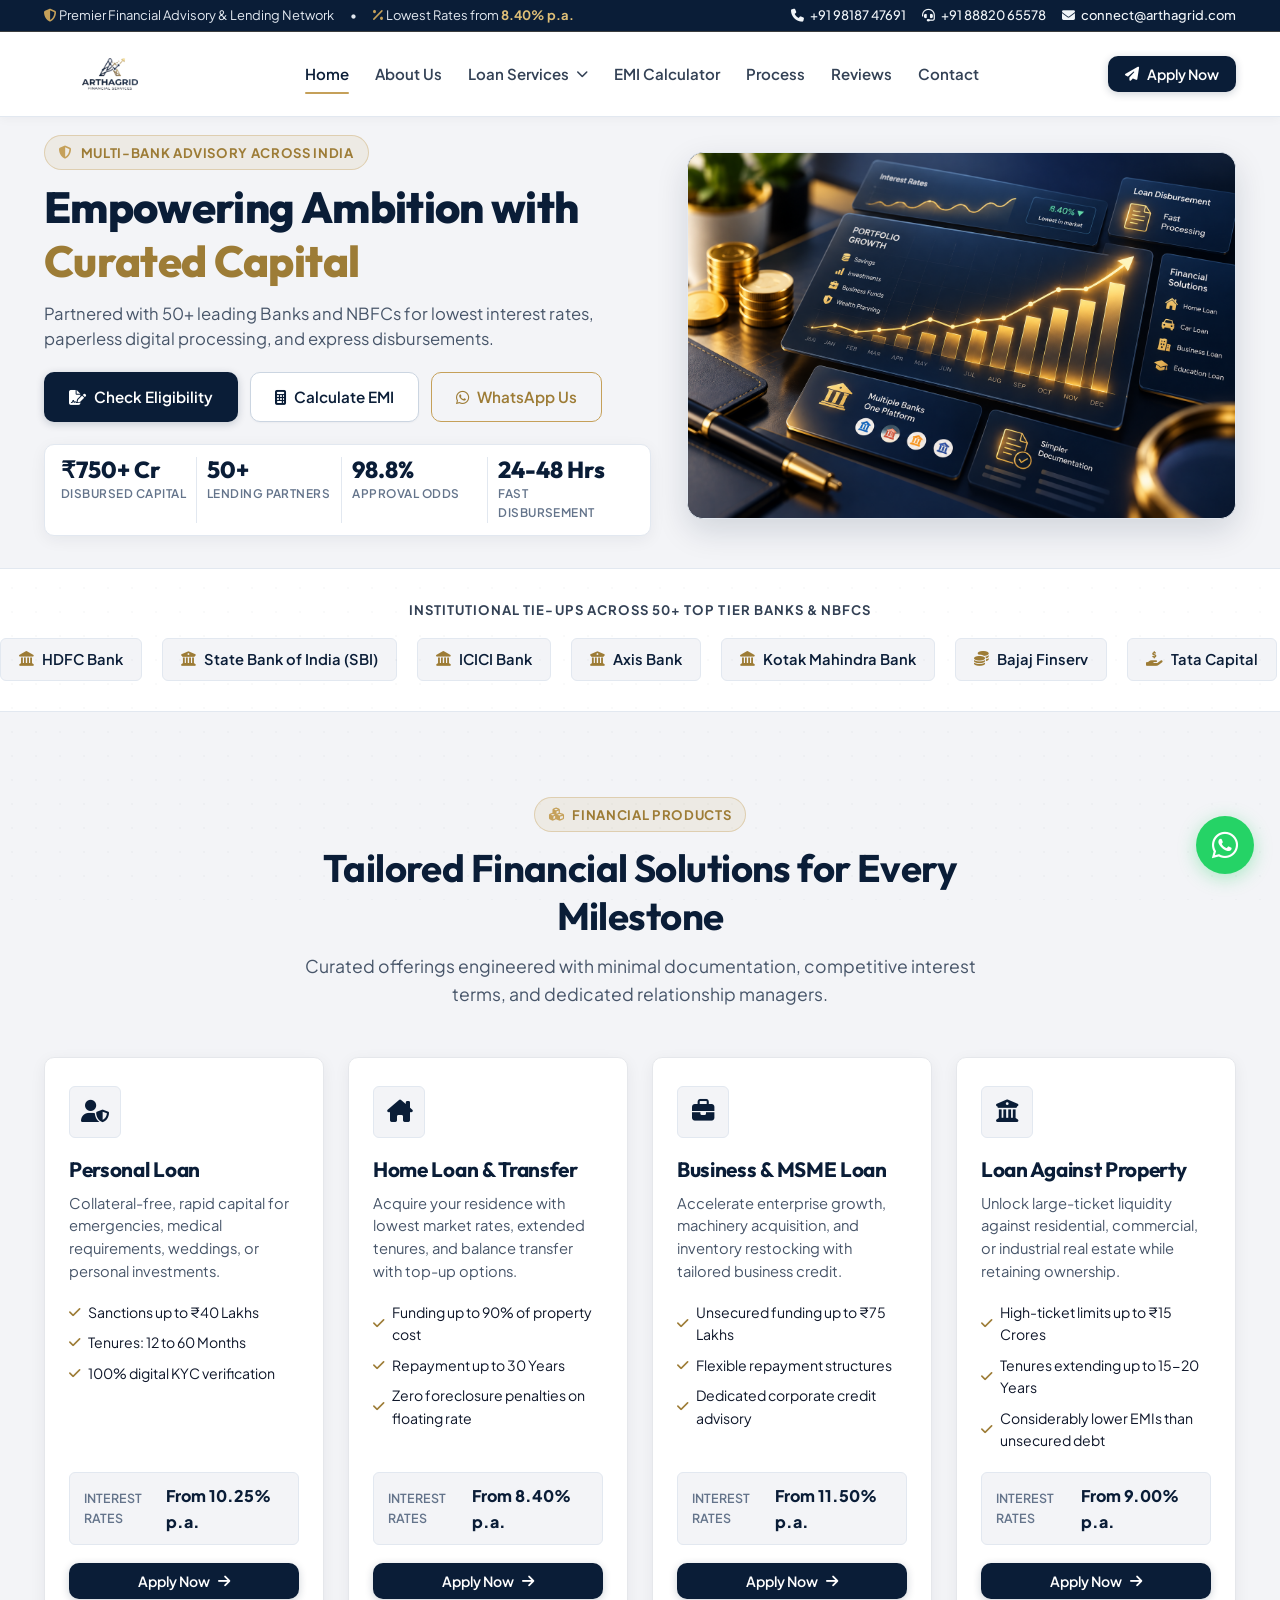
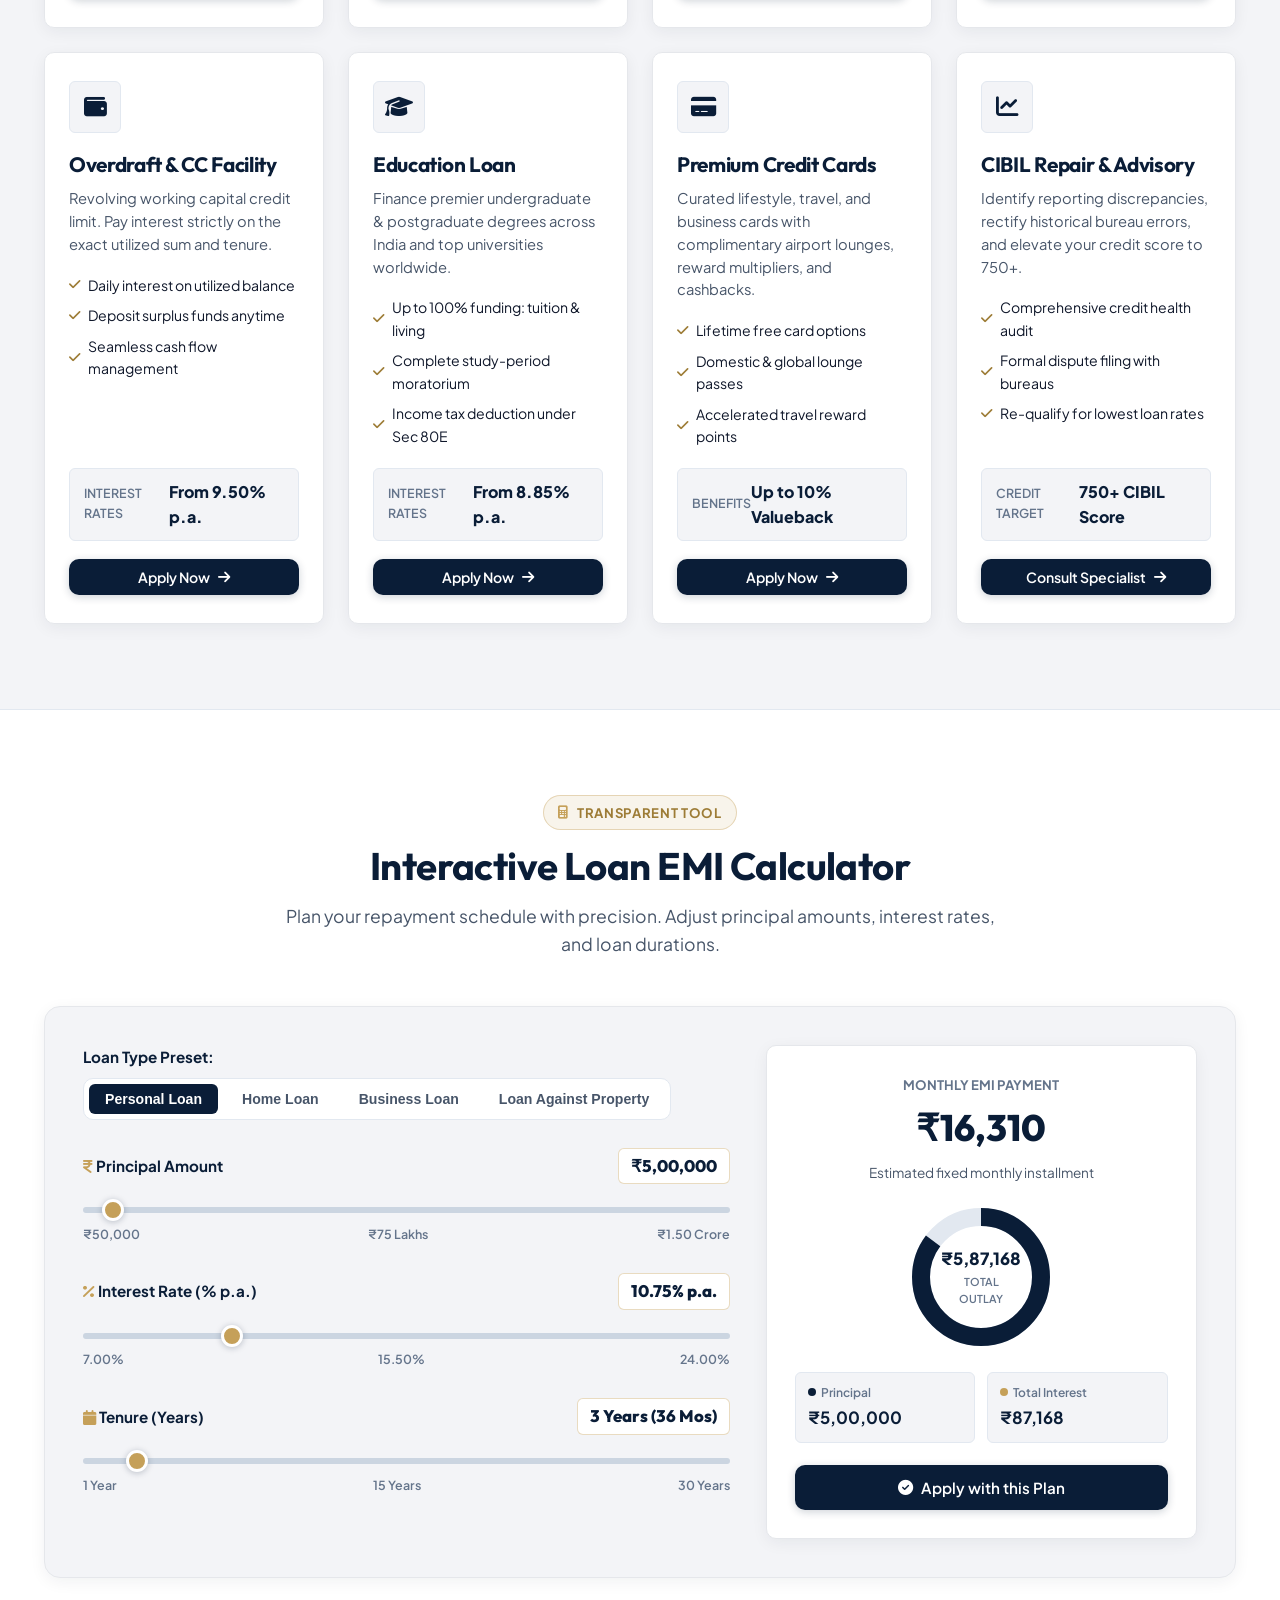
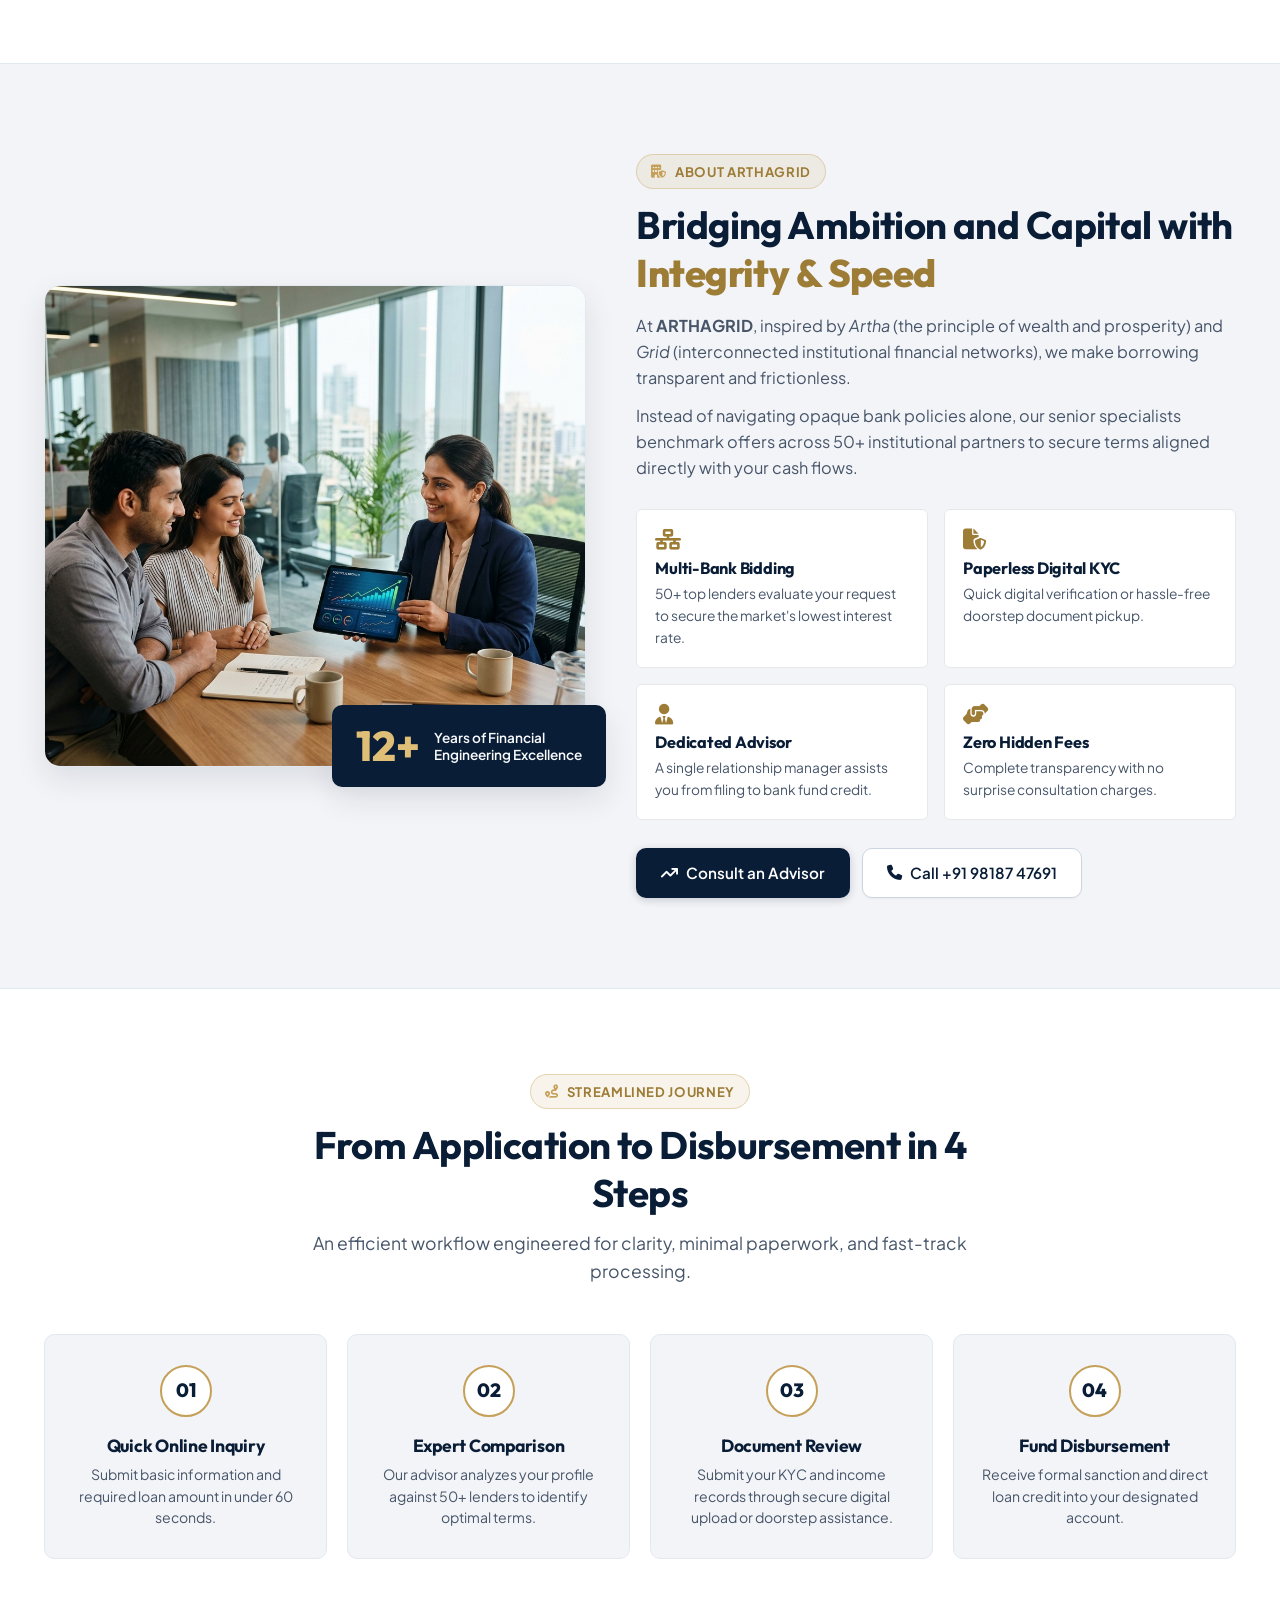
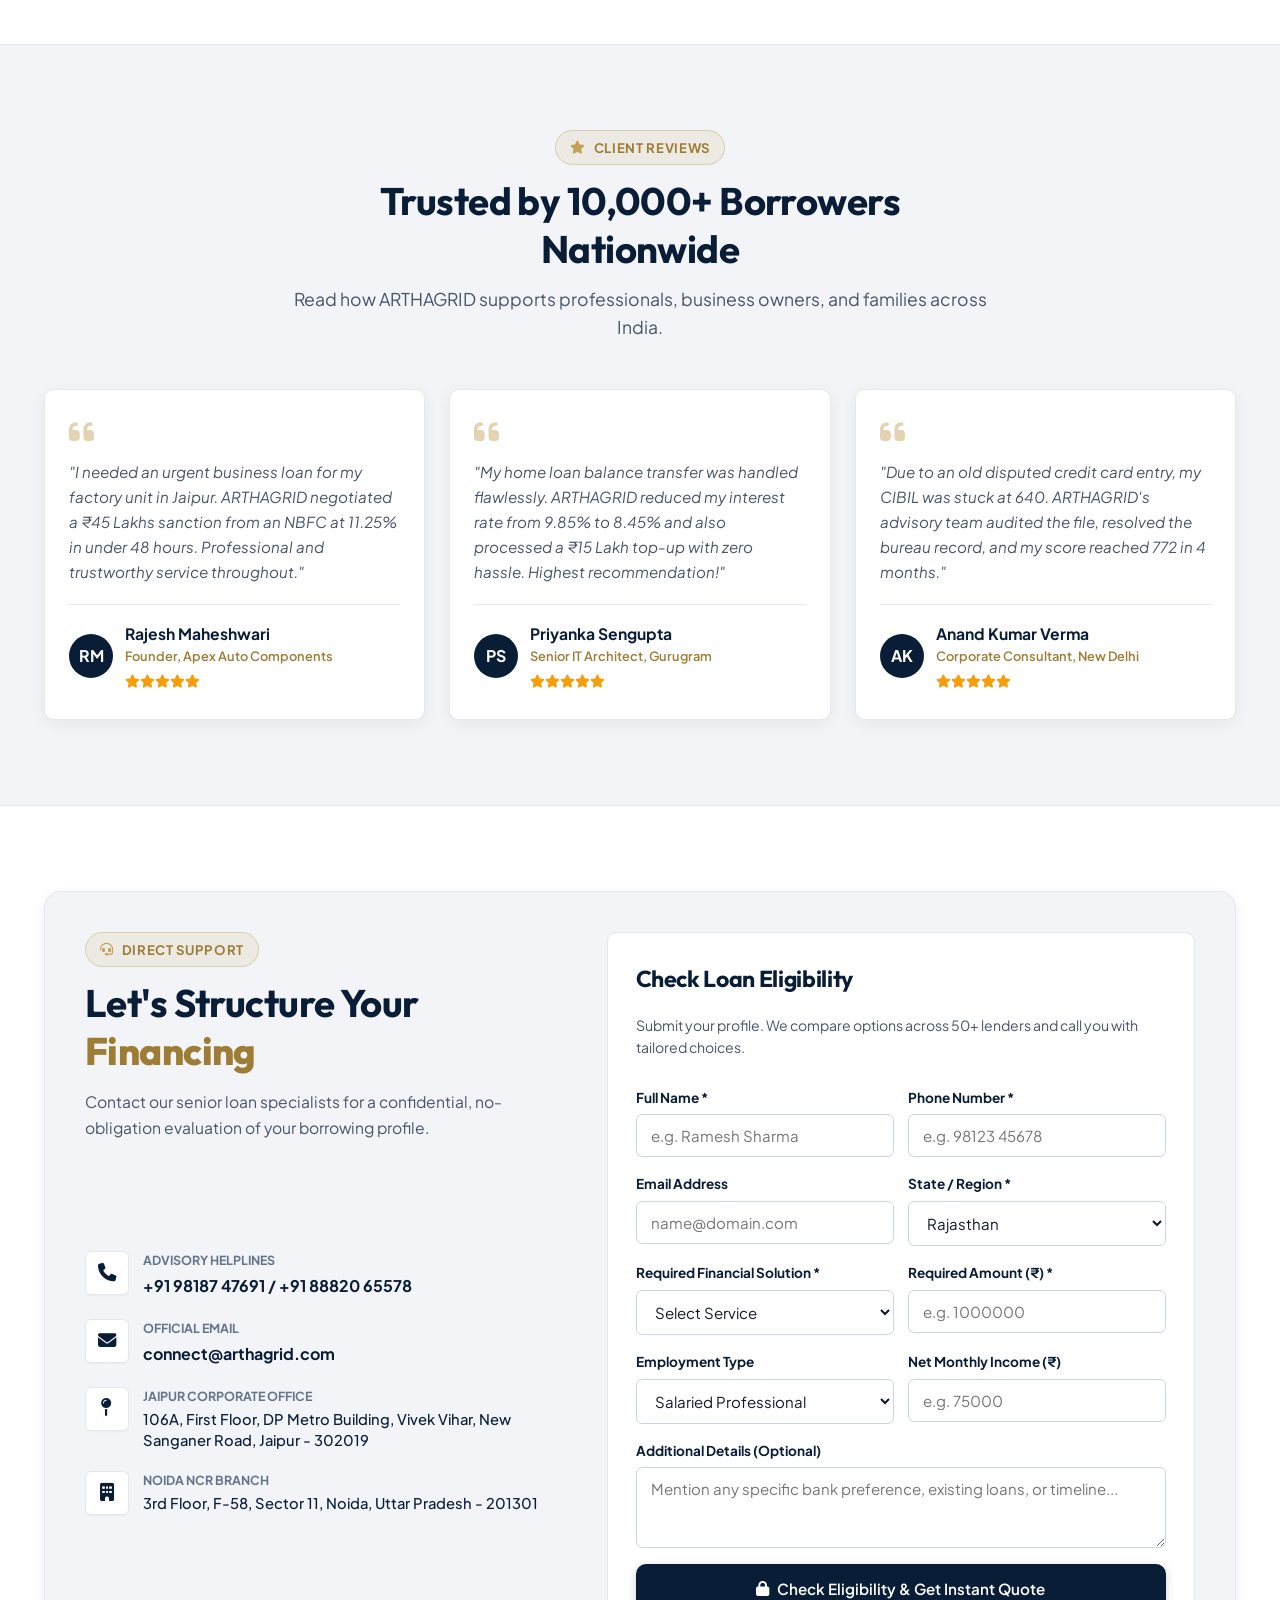
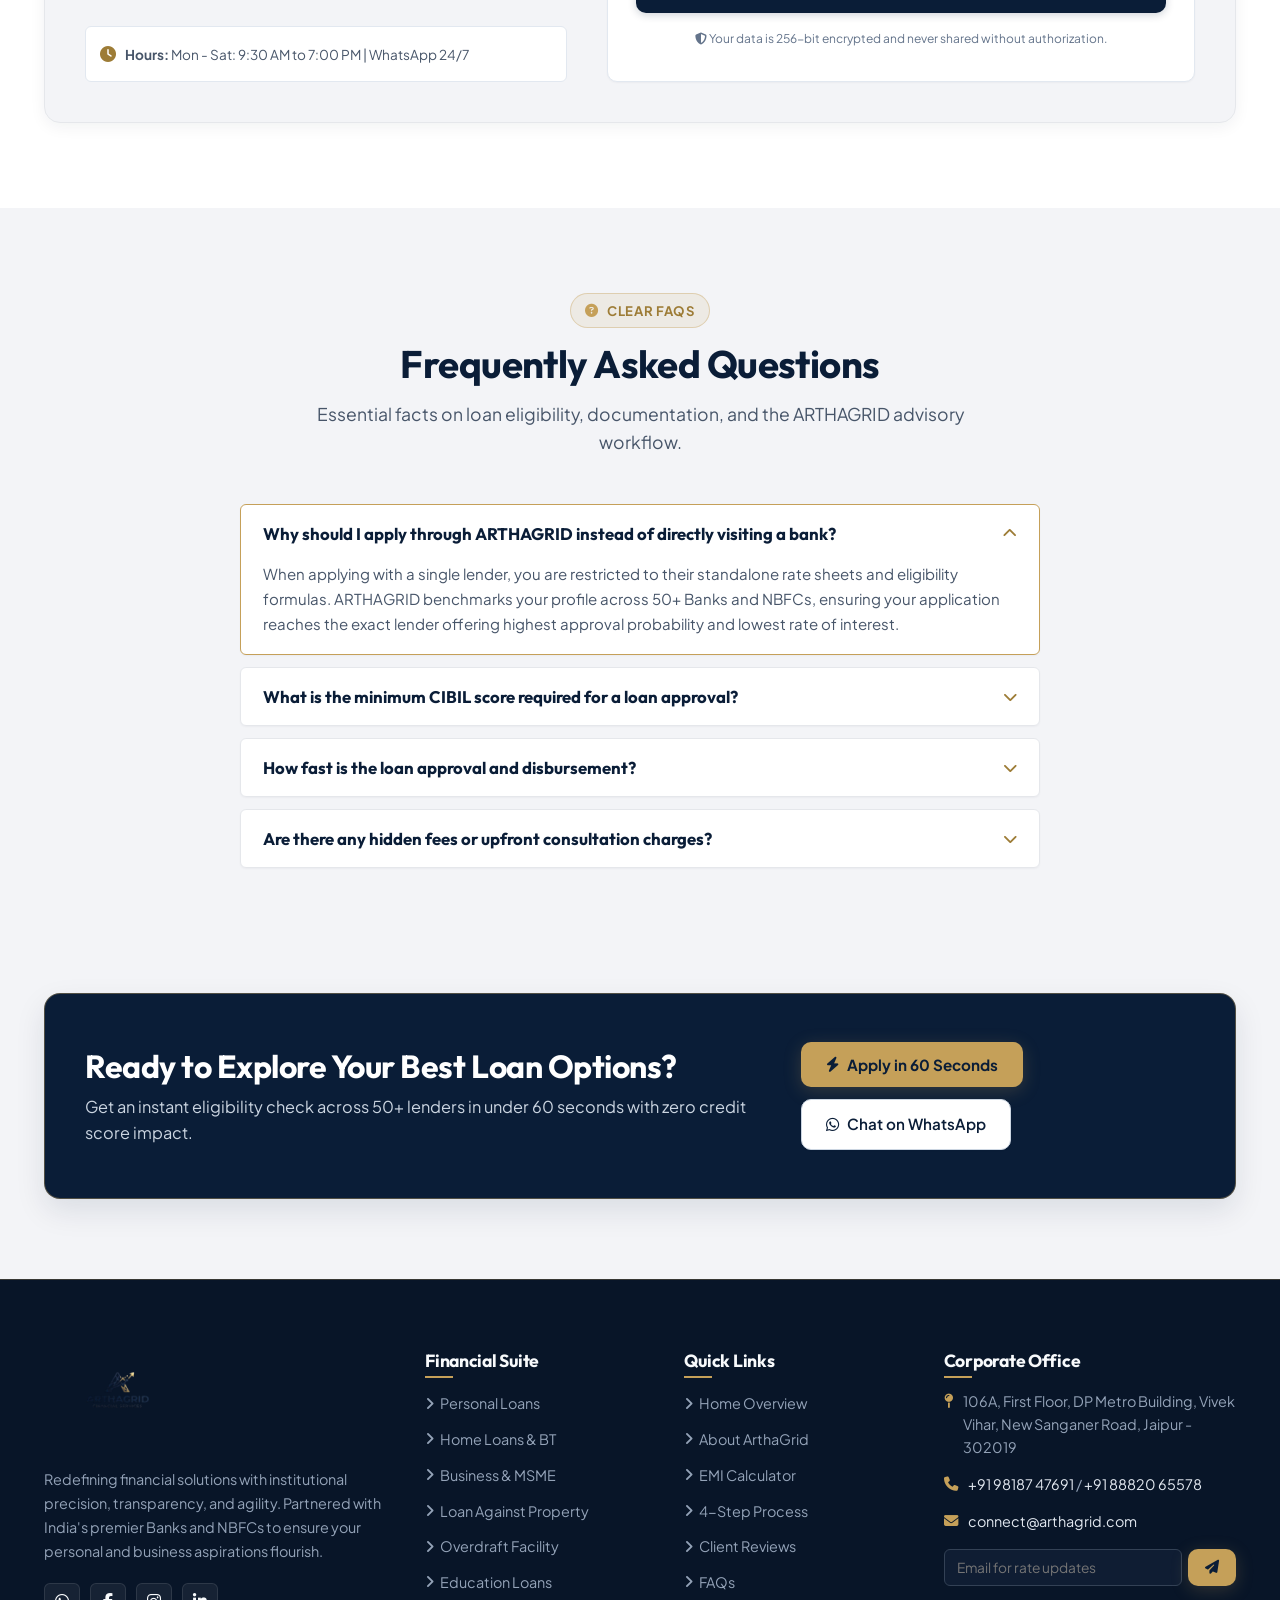
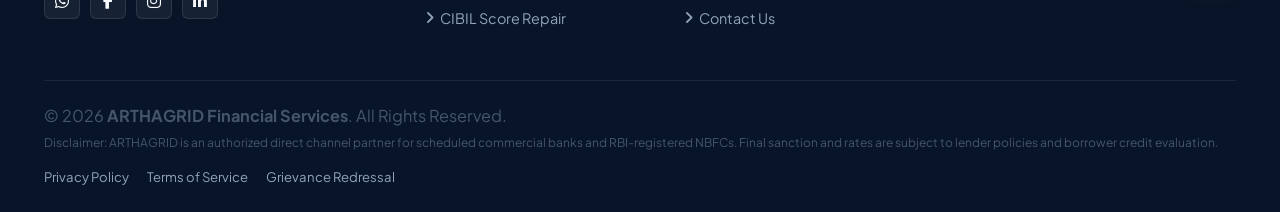
==== index.html @ c77e5fc8 "frst" ====
<!DOCTYPE html>
<html lang="en">

<head>
    <meta charset="UTF-8">
    <meta name="viewport" content="width=device-width, initial-scale=1.0">
    <title>ARTHAGRID Financial Services | Curated Loans, Business Finance & Wealth Solutions</title>
    <meta name="description"
        content="ARTHAGRID connects you with 50+ leading banks and NBFCs for Personal Loans, Business Loans, Home Loans, Overdrafts, and Credit Cards at India's lowest interest rates.">
    <meta name="keywords"
        content="ARTHAGRID, personal loan, business loan, home loan, loan against property, overdraft, cibil repair, credit card, education loan, financial services">

    <!-- Favicon -->
    <link rel="icon" type="image/jpeg" href="arthagridlogo.png">
    <link rel="apple-touch-icon" href="arthagridlogo.png">

    <!-- Open Graph -->
    <meta property="og:title" content="ARTHAGRID Financial Services - Curated Loans & Capital">
    <meta property="og:description"
        content="Get tailor-made financial solutions across 50+ partner banks with instant sanction and zero hidden charges.">
    <meta property="og:image" content="arthagridlogo.png">
    <meta property="og:type" content="website">

    <!-- Google Fonts: Plus Jakarta Sans & Outfit -->
    <link rel="preconnect" href="https://fonts.googleapis.com">
    <link rel="preconnect" href="https://fonts.gstatic.com" crossorigin>
    <link
        href="https://fonts.googleapis.com/css2?family=Outfit:wght@500;600;700;800&family=Plus+Jakarta+Sans:wght@400;500;600;700&display=swap"
        rel="stylesheet">

    <!-- Font Awesome 6.5.0 CDN -->
    <link rel="stylesheet" href="https://cdnjs.cloudflare.com/ajax/libs/font-awesome/6.5.0/css/all.min.css">

    <!-- Main Stylesheet -->
    <link rel="stylesheet" href="assets/css/style.css">
</head>

<body>

    <!-- Subtle Texture Overlay -->
    <div class="bg-texture-wrap" aria-hidden="true"></div>

    <!-- Top Announcement / Rate Update Bar -->
    <div class="top-bar">
        <div class="container">
            <div class="top-bar-left">
                <span><i class="fas fa-shield-alt" style="color:var(--brand-gold);"></i> Premier Financial Advisory &
                    Lending Network</span>
                <span class="d-none d-md-inline">•</span>
                <span class="d-none d-md-inline"><i class="fas fa-percent" style="color:var(--brand-gold);"></i> Lowest
                    Rates from <strong class="top-bar-highlight">8.40% p.a.</strong></span>
            </div>
            <div class="top-bar-right">
                <a href="tel:+919818747691" class="top-bar-link"><i class="fas fa-phone"></i> +91 98187 47691</a>
                <a href="tel:+918882065578" class="top-bar-link d-none d-sm-inline"><i class="fas fa-headset"></i> +91
                    88820 65578</a>
                <a href="mailto:connect@arthagrid.com" class="top-bar-link d-none d-lg-inline"><i
                        class="fas fa-envelope"></i> connect@arthagrid.com</a>
            </div>
        </div>
    </div>

    <!-- Header & Sticky Navigation -->
    <header class="site-header" id="siteHeader">
        <div class="container">
            <nav class="navbar" aria-label="Main Navigation">
                <!-- Brand Logo -->
                <a href="index.html" class="brand-logo-wrap" title="ARTHAGRID Home">
                    <img src="arthagridlogo.png" alt="ARTHAGRID Financial Services" class="brand-logo-img">
                </a>

                <!-- Desktop Navigation Menu -->
                <ul class="nav-menu" id="navMenu">
                    <li class="nav-item"><a href="#hero" class="nav-link active">Home</a></li>
                    <li class="nav-item"><a href="#about" class="nav-link">About Us</a></li>
                    <li class="nav-item">
                        <a href="#services" class="nav-link">Loan Services <i class="fas fa-chevron-down"
                                style="font-size:0.75rem; margin-left:2px;"></i></a>
                        <div class="nav-dropdown">
                            <a href="#services" class="dropdown-item apply-modal-trigger"
                                data-service="Personal Loan"><i class="fas fa-user-shield"></i> Personal Loan</a>
                            <a href="#services" class="dropdown-item apply-modal-trigger" data-service="Home Loan"><i
                                    class="fas fa-house-chimney"></i> Home Loan & Balance Transfer</a>
                            <a href="#services" class="dropdown-item apply-modal-trigger"
                                data-service="Business Loan"><i class="fas fa-briefcase"></i> Business & MSME Loan</a>
                            <a href="#services" class="dropdown-item apply-modal-trigger"
                                data-service="Loan Against Property"><i class="fas fa-building-columns"></i> Loan
                                Against Property</a>
                            <a href="#services" class="dropdown-item apply-modal-trigger" data-service="Overdraft"><i
                                    class="fas fa-wallet"></i> Overdraft (OD) Facility</a>
                            <a href="#services" class="dropdown-item apply-modal-trigger"
                                data-service="Education Loan"><i class="fas fa-graduation-cap"></i> Education Loan</a>
                            <a href="#services" class="dropdown-item apply-modal-trigger" data-service="Credit Card"><i
                                    class="fas fa-credit-card"></i> Premium Credit Cards</a>
                            <a href="#services" class="dropdown-item apply-modal-trigger" data-service="CIBIL Repair"><i
                                    class="fas fa-chart-line"></i> CIBIL Score Repair</a>
                        </div>
                    </li>
                    <li class="nav-item"><a href="#calculator" class="nav-link">EMI Calculator</a></li>
                    <li class="nav-item"><a href="#process" class="nav-link">Process</a></li>
                    <li class="nav-item"><a href="#testimonials" class="nav-link">Reviews</a></li>
                    <li class="nav-item"><a href="#contact" class="nav-link">Contact</a></li>
                </ul>

                <!-- Right Side Nav Actions -->
                <div class="nav-actions">
                    <button class="btn btn-primary btn-sm apply-modal-trigger d-none d-sm-inline-flex"
                        data-service="General Inquiry">
                        <i class="fas fa-paper-plane"></i> Apply Now
                    </button>
                    <button class="mobile-toggle" id="mobileMenuToggle" aria-label="Open Mobile Menu">
                        <i class="fas fa-bars"></i>
                    </button>
                </div>
            </nav>
        </div>
    </header>

    <main>
        <!-- ==========================================================================
         HERO SECTION (Classy Grey Canvas & Navy/Gold Elements)
         ========================================================================== -->
        <section class="hero-section" id="hero">
            <div class="container">
                <div class="hero-grid">

                    <!-- Hero Text Content -->
                    <div class="hero-content">
                        <div class="badge-tag">
                            <i class="fas fa-shield-alt"></i>
                            <span>Multi-Bank Advisory Across India</span>
                        </div>

                        <h1 class="hero-title">
                            Empowering Ambition with <span class="text-gold-accent">Curated Capital</span>
                        </h1>

                        <p class="hero-description">
                            Partnered with 50+ leading Banks and NBFCs for lowest interest rates, paperless digital processing, and express disbursements.
                        </p>

                        <div class="hero-cta-group">
                            <a href="#contact" class="btn btn-primary">
                                <i class="fas fa-file-signature"></i> Check Eligibility
                            </a>
                            <a href="#calculator" class="btn btn-secondary">
                                <i class="fas fa-calculator"></i> Calculate EMI
                            </a>
                            <a href="https://wa.me/919818747691?text=Hello%20ArthaGrid%20team,%20I%20would%20like%20to%20inquire%20about%20a%20loan."
                                target="_blank" class="btn btn-outline-gold">
                                <i class="fab fa-whatsapp"></i> WhatsApp Us
                            </a>
                        </div>

                        <!-- Stats Bar (Crisp White Card) -->
                        <div class="hero-stats">
                            <div class="hero-stat-item">
                                <span class="stat-number">₹750+ Cr</span>
                                <span class="stat-label">Disbursed Capital</span>
                            </div>
                            <div class="hero-stat-item">
                                <span class="stat-number">50+</span>
                                <span class="stat-label">Lending Partners</span>
                            </div>
                            <div class="hero-stat-item">
                                <span class="stat-number">98.8%</span>
                                <span class="stat-label">Approval Odds</span>
                            </div>
                            <div class="hero-stat-item">
                                <span class="stat-number">24-48 Hrs</span>
                                <span class="stat-label">Fast Disbursement</span>
                            </div>
                        </div>
                    </div>

                    <!-- Hero Visual Banner -->
                    <div class="hero-visual">
                        <div class="hero-image-card">
                            <img src="assets/images/Premium Fintech Growth Dashboard.png" alt="ARTHAGRID Premium Fintech Growth Dashboard"
                                loading="eager">
                        </div>
                    </div>

                </div>
            </div>
        </section>

        <!-- ==========================================================================
         BANK & NBFC PARTNERS MARQUEE
         ========================================================================== -->
        <section class="partners-section" aria-label="Our Lending Partners">
            <div class="container">
                <div class="partners-label">Institutional Tie-Ups Across 50+ Top Tier Banks & NBFCs</div>
            </div>
            <div class="marquee-track">
                <div class="partner-pill"><i class="fas fa-landmark"></i> HDFC Bank</div>
                <div class="partner-pill"><i class="fas fa-building-columns"></i> State Bank of India (SBI)</div>
                <div class="partner-pill"><i class="fas fa-landmark"></i> ICICI Bank</div>
                <div class="partner-pill"><i class="fas fa-building-columns"></i> Axis Bank</div>
                <div class="partner-pill"><i class="fas fa-landmark"></i> Kotak Mahindra Bank</div>
                <div class="partner-pill"><i class="fas fa-coins"></i> Bajaj Finserv</div>
                <div class="partner-pill"><i class="fas fa-hand-holding-dollar"></i> Tata Capital</div>
                <div class="partner-pill"><i class="fas fa-landmark"></i> IDFC FIRST Bank</div>
                <div class="partner-pill"><i class="fas fa-coins"></i> Poonawalla Fincorp</div>
                <div class="partner-pill"><i class="fas fa-hand-holding-dollar"></i> Aditya Birla Capital</div>
                <div class="partner-pill"><i class="fas fa-landmark"></i> IndusInd Bank</div>
                <div class="partner-pill"><i class="fas fa-building-columns"></i> Federal Bank</div>
                <div class="partner-pill"><i class="fas fa-landmark"></i> Standard Chartered</div>
                <!-- Duplicated for smooth loop -->
                <div class="partner-pill"><i class="fas fa-landmark"></i> HDFC Bank</div>
                <div class="partner-pill"><i class="fas fa-building-columns"></i> State Bank of India (SBI)</div>
                <div class="partner-pill"><i class="fas fa-landmark"></i> ICICI Bank</div>
                <div class="partner-pill"><i class="fas fa-building-columns"></i> Axis Bank</div>
                <div class="partner-pill"><i class="fas fa-landmark"></i> Kotak Mahindra Bank</div>
                <div class="partner-pill"><i class="fas fa-coins"></i> Bajaj Finserv</div>
            </div>
        </section>

        <!-- ==========================================================================
         SERVICES SECTION (CRISP WHITE CARDS ON CLASSY GREY)
         ========================================================================== -->
        <section class="services-section" id="services">
            <div class="container">

                <div class="section-header">
                    <div class="badge-tag"><i class="fas fa-cubes"></i> Financial Products</div>
                    <h2 style="margin-top:12px;">Tailored Financial Solutions for Every Milestone</h2>
                    <p class="section-subtitle">
                        Curated offerings engineered with minimal documentation, competitive interest terms, and
                        dedicated relationship managers.
                    </p>
                </div>

                <div class="services-grid">

                    <!-- 1. Personal Loan -->
                    <div class="service-card">
                        <div>
                            <div class="service-icon-box">
                                <i class="fas fa-user-shield"></i>
                            </div>
                            <h3 class="service-card-title">Personal Loan</h3>
                            <p class="service-card-desc">
                                Collateral-free, rapid capital for emergencies, medical requirements, weddings, or
                                personal investments.
                            </p>

                            <div class="service-features-list">
                                <div class="service-feature-item"><i class="fas fa-check"></i> Sanctions up to ₹40 Lakhs
                                </div>
                                <div class="service-feature-item"><i class="fas fa-check"></i> Tenures: 12 to 60 Months
                                </div>
                                <div class="service-feature-item"><i class="fas fa-check"></i> 100% digital KYC
                                    verification</div>
                            </div>
                        </div>

                        <div>
                            <div class="service-rate-badge">
                                <span class="rate-label">Interest Rates</span>
                                <span class="rate-val">From 10.25% p.a.</span>
                            </div>
                            <div class="service-card-footer">
                                <button class="btn btn-primary btn-sm apply-modal-trigger" data-service="Personal Loan">
                                    Apply Now <i class="fas fa-arrow-right"></i>
                                </button>
                            </div>
                        </div>
                    </div>

                    <!-- 2. Home Loan -->
                    <div class="service-card">
                        <div>
                            <div class="service-icon-box">
                                <i class="fas fa-house-chimney"></i>
                            </div>
                            <h3 class="service-card-title">Home Loan & Transfer</h3>
                            <p class="service-card-desc">
                                Acquire your residence with lowest market rates, extended tenures, and balance transfer
                                with top-up options.
                            </p>

                            <div class="service-features-list">
                                <div class="service-feature-item"><i class="fas fa-check"></i> Funding up to 90% of
                                    property cost</div>
                                <div class="service-feature-item"><i class="fas fa-check"></i> Repayment up to 30 Years
                                </div>
                                <div class="service-feature-item"><i class="fas fa-check"></i> Zero foreclosure
                                    penalties on floating rate</div>
                            </div>
                        </div>

                        <div>
                            <div class="service-rate-badge">
                                <span class="rate-label">Interest Rates</span>
                                <span class="rate-val">From 8.40% p.a.</span>
                            </div>
                            <div class="service-card-footer">
                                <button class="btn btn-primary btn-sm apply-modal-trigger" data-service="Home Loan">
                                    Apply Now <i class="fas fa-arrow-right"></i>
                                </button>
                            </div>
                        </div>
                    </div>

                    <!-- 3. Business & MSME Loan -->
                    <div class="service-card">
                        <div>
                            <div class="service-icon-box">
                                <i class="fas fa-briefcase"></i>
                            </div>
                            <h3 class="service-card-title">Business & MSME Loan</h3>
                            <p class="service-card-desc">
                                Accelerate enterprise growth, machinery acquisition, and inventory restocking with
                                tailored business credit.
                            </p>

                            <div class="service-features-list">
                                <div class="service-feature-item"><i class="fas fa-check"></i> Unsecured funding up to
                                    ₹75 Lakhs</div>
                                <div class="service-feature-item"><i class="fas fa-check"></i> Flexible repayment
                                    structures</div>
                                <div class="service-feature-item"><i class="fas fa-check"></i> Dedicated corporate
                                    credit advisory</div>
                            </div>
                        </div>

                        <div>
                            <div class="service-rate-badge">
                                <span class="rate-label">Interest Rates</span>
                                <span class="rate-val">From 11.50% p.a.</span>
                            </div>
                            <div class="service-card-footer">
                                <button class="btn btn-primary btn-sm apply-modal-trigger" data-service="Business Loan">
                                    Apply Now <i class="fas fa-arrow-right"></i>
                                </button>
                            </div>
                        </div>
                    </div>

                    <!-- 4. Loan Against Property (LAP) -->
                    <div class="service-card">
                        <div>
                            <div class="service-icon-box">
                                <i class="fas fa-building-columns"></i>
                            </div>
                            <h3 class="service-card-title">Loan Against Property</h3>
                            <p class="service-card-desc">
                                Unlock large-ticket liquidity against residential, commercial, or industrial real estate
                                while retaining ownership.
                            </p>

                            <div class="service-features-list">
                                <div class="service-feature-item"><i class="fas fa-check"></i> High-ticket limits up to
                                    ₹15 Crores</div>
                                <div class="service-feature-item"><i class="fas fa-check"></i> Tenures extending up to
                                    15-20 Years</div>
                                <div class="service-feature-item"><i class="fas fa-check"></i> Considerably lower EMIs
                                    than unsecured debt</div>
                            </div>
                        </div>

                        <div>
                            <div class="service-rate-badge">
                                <span class="rate-label">Interest Rates</span>
                                <span class="rate-val">From 9.00% p.a.</span>
                            </div>
                            <div class="service-card-footer">
                                <button class="btn btn-primary btn-sm apply-modal-trigger"
                                    data-service="Loan Against Property">
                                    Apply Now <i class="fas fa-arrow-right"></i>
                                </button>
                            </div>
                        </div>
                    </div>

                    <!-- 5. Overdraft (OD) Facility -->
                    <div class="service-card">
                        <div>
                            <div class="service-icon-box">
                                <i class="fas fa-wallet"></i>
                            </div>
                            <h3 class="service-card-title">Overdraft & CC Facility</h3>
                            <p class="service-card-desc">
                                Revolving working capital credit limit. Pay interest strictly on the exact utilized sum
                                and tenure.
                            </p>

                            <div class="service-features-list">
                                <div class="service-feature-item"><i class="fas fa-check"></i> Daily interest on
                                    utilized balance</div>
                                <div class="service-feature-item"><i class="fas fa-check"></i> Deposit surplus funds
                                    anytime</div>
                                <div class="service-feature-item"><i class="fas fa-check"></i> Seamless cash flow
                                    management</div>
                            </div>
                        </div>

                        <div>
                            <div class="service-rate-badge">
                                <span class="rate-label">Interest Rates</span>
                                <span class="rate-val">From 9.50% p.a.</span>
                            </div>
                            <div class="service-card-footer">
                                <button class="btn btn-primary btn-sm apply-modal-trigger" data-service="Overdraft">
                                    Apply Now <i class="fas fa-arrow-right"></i>
                                </button>
                            </div>
                        </div>
                    </div>

                    <!-- 6. Education Loan -->
                    <div class="service-card">
                        <div>
                            <div class="service-icon-box">
                                <i class="fas fa-graduation-cap"></i>
                            </div>
                            <h3 class="service-card-title">Education Loan</h3>
                            <p class="service-card-desc">
                                Finance premier undergraduate & postgraduate degrees across India and top universities
                                worldwide.
                            </p>

                            <div class="service-features-list">
                                <div class="service-feature-item"><i class="fas fa-check"></i> Up to 100% funding:
                                    tuition & living</div>
                                <div class="service-feature-item"><i class="fas fa-check"></i> Complete study-period
                                    moratorium</div>
                                <div class="service-feature-item"><i class="fas fa-check"></i> Income tax deduction
                                    under Sec 80E</div>
                            </div>
                        </div>

                        <div>
                            <div class="service-rate-badge">
                                <span class="rate-label">Interest Rates</span>
                                <span class="rate-val">From 8.85% p.a.</span>
                            </div>
                            <div class="service-card-footer">
                                <button class="btn btn-primary btn-sm apply-modal-trigger"
                                    data-service="Education Loan">
                                    Apply Now <i class="fas fa-arrow-right"></i>
                                </button>
                            </div>
                        </div>
                    </div>

                    <!-- 7. Premium Credit Cards -->
                    <div class="service-card">
                        <div>
                            <div class="service-icon-box">
                                <i class="fas fa-credit-card"></i>
                            </div>
                            <h3 class="service-card-title">Premium Credit Cards</h3>
                            <p class="service-card-desc">
                                Curated lifestyle, travel, and business cards with complimentary airport lounges, reward
                                multipliers, and cashbacks.
                            </p>

                            <div class="service-features-list">
                                <div class="service-feature-item"><i class="fas fa-check"></i> Lifetime free card
                                    options</div>
                                <div class="service-feature-item"><i class="fas fa-check"></i> Domestic & global lounge
                                    passes</div>
                                <div class="service-feature-item"><i class="fas fa-check"></i> Accelerated travel reward
                                    points</div>
                            </div>
                        </div>

                        <div>
                            <div class="service-rate-badge">
                                <span class="rate-label">Benefits</span>
                                <span class="rate-val">Up to 10% Valueback</span>
                            </div>
                            <div class="service-card-footer">
                                <button class="btn btn-primary btn-sm apply-modal-trigger" data-service="Credit Card">
                                    Apply Now <i class="fas fa-arrow-right"></i>
                                </button>
                            </div>
                        </div>
                    </div>

                    <!-- 8. CIBIL Score Restoration -->
                    <div class="service-card">
                        <div>
                            <div class="service-icon-box">
                                <i class="fas fa-chart-line"></i>
                            </div>
                            <h3 class="service-card-title">CIBIL Repair & Advisory</h3>
                            <p class="service-card-desc">
                                Identify reporting discrepancies, rectify historical bureau errors, and elevate your
                                credit score to 750+.
                            </p>

                            <div class="service-features-list">
                                <div class="service-feature-item"><i class="fas fa-check"></i> Comprehensive credit
                                    health audit</div>
                                <div class="service-feature-item"><i class="fas fa-check"></i> Formal dispute filing
                                    with bureaus</div>
                                <div class="service-feature-item"><i class="fas fa-check"></i> Re-qualify for lowest
                                    loan rates</div>
                            </div>
                        </div>

                        <div>
                            <div class="service-rate-badge">
                                <span class="rate-label">Credit Target</span>
                                <span class="rate-val">750+ CIBIL Score</span>
                            </div>
                            <div class="service-card-footer">
                                <button class="btn btn-primary btn-sm apply-modal-trigger" data-service="CIBIL Repair">
                                    Consult Specialist <i class="fas fa-arrow-right"></i>
                                </button>
                            </div>
                        </div>
                    </div>

                </div>
            </div>
        </section>

        <!-- ==========================================================================
         INTERACTIVE EMI CALCULATOR (Clean White & Grey)
         ========================================================================== -->
        <section class="calculator-section" id="calculator">
            <div class="container">

                <div class="section-header">
                    <div class="badge-tag"><i class="fas fa-calculator"></i> Transparent Tool</div>
                    <h2 style="margin-top:12px;">Interactive Loan EMI Calculator</h2>
                    <p class="section-subtitle">
                        Plan your repayment schedule with precision. Adjust principal amounts, interest rates, and loan
                        durations.
                    </p>
                </div>

                <div class="calc-container">

                    <!-- Slider Controls -->
                    <div class="calc-inputs">

                        <!-- Category Presets -->
                        <div>
                            <label class="calc-label" style="display:block; margin-bottom:8px;">Loan Type
                                Preset:</label>
                            <div class="loan-calc-tabs">
                                <button class="calc-tab-btn active" data-loan="personal">Personal Loan</button>
                                <button class="calc-tab-btn" data-loan="home">Home Loan</button>
                                <button class="calc-tab-btn" data-loan="business">Business Loan</button>
                                <button class="calc-tab-btn" data-loan="lap">Loan Against Property</button>
                            </div>
                        </div>

                        <!-- Amount Slider -->
                        <div>
                            <div class="calc-group-header">
                                <span class="calc-label"><i class="fas fa-indian-rupee-sign"
                                        style="color:var(--brand-gold);"></i> Principal Amount</span>
                                <span class="calc-value-badge" id="calcAmountDisplay">₹5,00,000</span>
                            </div>
                            <input type="range" class="calc-slider" id="calcAmountSlider" min="50000" max="15000000"
                                step="25000" value="500000">
                            <div class="calc-slider-scale">
                                <span>₹50,000</span>
                                <span>₹75 Lakhs</span>
                                <span>₹1.50 Crore</span>
                            </div>
                        </div>

                        <!-- Rate Slider -->
                        <div>
                            <div class="calc-group-header">
                                <span class="calc-label"><i class="fas fa-percent" style="color:var(--brand-gold);"></i>
                                    Interest Rate (% p.a.)</span>
                                <span class="calc-value-badge" id="calcRateDisplay">10.75% p.a.</span>
                            </div>
                            <input type="range" class="calc-slider" id="calcRateSlider" min="7.0" max="24.0" step="0.25"
                                value="10.75">
                            <div class="calc-slider-scale">
                                <span>7.00%</span>
                                <span>15.50%</span>
                                <span>24.00%</span>
                            </div>
                        </div>

                        <!-- Tenure Slider -->
                        <div>
                            <div class="calc-group-header">
                                <span class="calc-label"><i class="fas fa-calendar"
                                        style="color:var(--brand-gold);"></i> Tenure (Years)</span>
                                <span class="calc-value-badge" id="calcTenureDisplay">3 Years (36 Mos)</span>
                            </div>
                            <input type="range" class="calc-slider" id="calcTenureSlider" min="1" max="30" step="1"
                                value="3">
                            <div class="calc-slider-scale">
                                <span>1 Year</span>
                                <span>15 Years</span>
                                <span>30 Years</span>
                            </div>
                        </div>

                    </div>

                    <!-- Output Box -->
                    <div class="calc-output-card">
                        <div>
                            <div class="emi-result-label">Monthly EMI Payment</div>
                            <div class="emi-result-amount" id="emiOutput">₹16,310</div>
                            <div style="font-size:0.85rem; color:var(--text-secondary); margin-bottom:18px;">Estimated
                                fixed monthly installment</div>
                        </div>

                        <!-- SVG Visual Split -->
                        <div class="calc-breakdown-chart">
                            <svg width="150" height="150" viewBox="0 0 100 100">
                                <circle cx="50" cy="50" r="40" fill="transparent" stroke="#E2E8F0" stroke-width="12">
                                </circle>
                                <circle id="chartCircle" cx="50" cy="50" r="40" fill="transparent"
                                    stroke="var(--brand-navy)" stroke-width="12" stroke-dasharray="251.32"
                                    stroke-dashoffset="65" transform="rotate(-90 50 50)"></circle>
                            </svg>
                            <div class="chart-center-text">
                                <div class="chart-center-val" id="totalPayableOutput">₹5.87L</div>
                                <div class="chart-center-lbl">Total Outlay</div>
                            </div>
                        </div>

                        <!-- Stats Split -->
                        <div class="calc-stats-grid">
                            <div class="calc-stat-box">
                                <div class="calc-stat-label"><span class="dot-principal"></span> Principal</div>
                                <div class="calc-stat-val" id="principalOutput">₹5,00,000</div>
                            </div>
                            <div class="calc-stat-box">
                                <div class="calc-stat-label"><span class="dot-interest"></span> Total Interest</div>
                                <div class="calc-stat-val" id="interestOutput">₹87,160</div>
                            </div>
                        </div>

                        <button class="btn btn-primary" id="applyWithCalculatedPlanBtn" style="width:100%;">
                            <i class="fas fa-check-circle"></i> Apply with this Plan
                        </button>
                    </div>

                </div>

            </div>
        </section>

        <!-- ==========================================================================
         ABOUT US SECTION (THE ARTHAGRID DIFFERENCE)
         ========================================================================== -->
        <section class="about-section" id="about">
            <div class="container">
                <div class="about-grid">

                    <!-- Visual with Experience Badge -->
                    <div class="about-visual-wrap">
                        <div class="about-img-box">
                            <img src="assets/images/consultation.jpg" alt="ARTHAGRID Senior Advisory Team"
                                loading="lazy">
                        </div>
                        <div class="about-experience-card">
                            <span class="exp-num">12+</span>
                            <span class="exp-desc">Years of Financial<br>Engineering Excellence</span>
                        </div>
                    </div>

                    <!-- Narrative -->
                    <div class="about-content">
                        <div class="badge-tag"><i class="fas fa-building-shield"></i> About ARTHAGRID</div>
                        <h2 style="margin: 12px 0 16px 0;">
                            Bridging Ambition and Capital with <span class="text-gold-accent">Integrity & Speed</span>
                        </h2>

                        <p>
                            At <strong>ARTHAGRID</strong>, inspired by <em>Artha</em> (the principle of wealth and
                            prosperity) and <em>Grid</em> (interconnected institutional financial networks), we make
                            borrowing transparent and frictionless.
                        </p>
                        <p style="margin-top: 12px;">
                            Instead of navigating opaque bank policies alone, our senior specialists benchmark offers
                            across 50+ institutional partners to secure terms aligned directly with your cash flows.
                        </p>

                        <!-- 4 Value Pillars -->
                        <div class="about-pillars">
                            <div class="pillar-card">
                                <i class="fas fa-network-wired pillar-icon"></i>
                                <h4 class="pillar-title">Multi-Bank Bidding</h4>
                                <p class="pillar-desc">50+ top lenders evaluate your request to secure the market's
                                    lowest interest rate.</p>
                            </div>

                            <div class="pillar-card">
                                <i class="fas fa-file-shield pillar-icon"></i>
                                <h4 class="pillar-title">Paperless Digital KYC</h4>
                                <p class="pillar-desc">Quick digital verification or hassle-free doorstep document
                                    pickup.</p>
                            </div>

                            <div class="pillar-card">
                                <i class="fas fa-user-tie pillar-icon"></i>
                                <h4 class="pillar-title">Dedicated Advisor</h4>
                                <p class="pillar-desc">A single relationship manager assists you from filing to bank
                                    fund credit.</p>
                            </div>

                            <div class="pillar-card">
                                <i class="fas fa-handshake-angle pillar-icon"></i>
                                <h4 class="pillar-title">Zero Hidden Fees</h4>
                                <p class="pillar-desc">Complete transparency with no surprise consultation charges.</p>
                            </div>
                        </div>

                        <div style="display:flex; gap:12px; flex-wrap:wrap;">
                            <a href="#contact" class="btn btn-primary"><i class="fas fa-arrow-trend-up"></i> Consult an
                                Advisor</a>
                            <a href="tel:+919818747691" class="btn btn-secondary"><i class="fas fa-phone"></i> Call +91
                                98187 47691</a>
                        </div>

                    </div>

                </div>
            </div>
        </section>

        <!-- ==========================================================================
         HOW IT WORKS (4-STEP PROCESS)
         ========================================================================== -->
        <section class="process-section" id="process">
            <div class="container">

                <div class="section-header">
                    <div class="badge-tag"><i class="fas fa-route"></i> Streamlined Journey</div>
                    <h2 style="margin-top:12px;">From Application to Disbursement in 4 Steps</h2>
                    <p class="section-subtitle">
                        An efficient workflow engineered for clarity, minimal paperwork, and fast-track processing.
                    </p>
                </div>

                <div class="steps-grid">

                    <div class="step-card">
                        <div class="step-number-badge">01</div>
                        <h3 class="step-title">Quick Online Inquiry</h3>
                        <p class="step-desc">
                            Submit basic information and required loan amount in under 60 seconds.
                        </p>
                    </div>

                    <div class="step-card">
                        <div class="step-number-badge">02</div>
                        <h3 class="step-title">Expert Comparison</h3>
                        <p class="step-desc">
                            Our advisor analyzes your profile against 50+ lenders to identify optimal terms.
                        </p>
                    </div>

                    <div class="step-card">
                        <div class="step-number-badge">03</div>
                        <h3 class="step-title">Document Review</h3>
                        <p class="step-desc">
                            Submit your KYC and income records through secure digital upload or doorstep assistance.
                        </p>
                    </div>

                    <div class="step-card">
                        <div class="step-number-badge">04</div>
                        <h3 class="step-title">Fund Disbursement</h3>
                        <p class="step-desc">
                            Receive formal sanction and direct loan credit into your designated account.
                        </p>
                    </div>

                </div>

            </div>
        </section>

        <!-- ==========================================================================
         CLIENT REVIEWS & TESTIMONIALS
         ========================================================================== -->
        <section class="testimonials-section" id="testimonials">
            <div class="container">

                <div class="section-header">
                    <div class="badge-tag"><i class="fas fa-star" style="color:var(--brand-gold);"></i> Client Reviews
                    </div>
                    <h2 style="margin-top:12px;">Trusted by 10,000+ Borrowers Nationwide</h2>
                    <p class="section-subtitle">
                        Read how ARTHAGRID supports professionals, business owners, and families across India.
                    </p>
                </div>

                <div class="testimonials-grid">

                    <div class="testimonial-card">
                        <div>
                            <i class="fas fa-quote-left quote-icon"></i>
                            <p class="testimonial-text">
                                "I needed an urgent business loan for my factory unit in Jaipur. ARTHAGRID negotiated a
                                ₹45 Lakhs sanction from an NBFC at 11.25% in under 48 hours. Professional and
                                trustworthy service throughout."
                            </p>
                        </div>
                        <div class="testimonial-author-block">
                            <div class="author-avatar">RM</div>
                            <div>
                                <div class="author-name">Rajesh Maheshwari</div>
                                <div class="author-role">Founder, Apex Auto Components</div>
                                <div class="rating-stars">
                                    <i class="fas fa-star"></i><i class="fas fa-star"></i><i class="fas fa-star"></i><i
                                        class="fas fa-star"></i><i class="fas fa-star"></i>
                                </div>
                            </div>
                        </div>
                    </div>

                    <div class="testimonial-card">
                        <div>
                            <i class="fas fa-quote-left quote-icon"></i>
                            <p class="testimonial-text">
                                "My home loan balance transfer was handled flawlessly. ARTHAGRID reduced my interest
                                rate from 9.85% to 8.45% and also processed a ₹15 Lakh top-up with zero hassle. Highest
                                recommendation!"
                            </p>
                        </div>
                        <div class="testimonial-author-block">
                            <div class="author-avatar">PS</div>
                            <div>
                                <div class="author-name">Priyanka Sengupta</div>
                                <div class="author-role">Senior IT Architect, Gurugram</div>
                                <div class="rating-stars">
                                    <i class="fas fa-star"></i><i class="fas fa-star"></i><i class="fas fa-star"></i><i
                                        class="fas fa-star"></i><i class="fas fa-star"></i>
                                </div>
                            </div>
                        </div>
                    </div>

                    <div class="testimonial-card">
                        <div>
                            <i class="fas fa-quote-left quote-icon"></i>
                            <p class="testimonial-text">
                                "Due to an old disputed credit card entry, my CIBIL was stuck at 640. ARTHAGRID's
                                advisory team audited the file, resolved the bureau record, and my score reached 772 in
                                4 months."
                            </p>
                        </div>
                        <div class="testimonial-author-block">
                            <div class="author-avatar">AK</div>
                            <div>
                                <div class="author-name">Anand Kumar Verma</div>
                                <div class="author-role">Corporate Consultant, New Delhi</div>
                                <div class="rating-stars">
                                    <i class="fas fa-star"></i><i class="fas fa-star"></i><i class="fas fa-star"></i><i
                                        class="fas fa-star"></i><i class="fas fa-star"></i>
                                </div>
                            </div>
                        </div>
                    </div>

                </div>

            </div>
        </section>

        <!-- ==========================================================================
         APPLICATION & CONTACT SECTION
         ========================================================================== -->
        <section class="contact-section" id="contact">
            <div class="container">

                <div class="contact-container">

                    <!-- Contact Info -->
                    <div class="contact-info-panel">
                        <div>
                            <div class="badge-tag"><i class="fas fa-headset"></i> Direct Support</div>
                            <h2 style="margin: 12px 0 14px 0;">Let's Structure Your <span
                                    class="text-gold-accent">Financing</span></h2>
                            <p style="font-size:0.98rem; line-height:1.65;">
                                Contact our senior loan specialists for a confidential, no-obligation evaluation of your
                                borrowing profile.
                            </p>
                        </div>

                        <div class="contact-methods">
                            <div class="contact-method-item">
                                <div class="contact-method-icon"><i class="fas fa-phone"></i></div>
                                <div>
                                    <div class="contact-method-label">Advisory Helplines</div>
                                    <div class="contact-method-val">
                                        <a href="tel:+919818747691">+91 98187 47691</a> / <a
                                            href="tel:+918882065578">+91 88820 65578</a>
                                    </div>
                                </div>
                            </div>

                            <div class="contact-method-item">
                                <div class="contact-method-icon"><i class="fas fa-envelope"></i></div>
                                <div>
                                    <div class="contact-method-label">Official Email</div>
                                    <div class="contact-method-val">
                                        <a href="mailto:connect@arthagrid.com">connect@arthagrid.com</a>
                                    </div>
                                </div>
                            </div>

                            <div class="contact-method-item">
                                <div class="contact-method-icon"><i class="fas fa-map-pin"></i></div>
                                <div>
                                    <div class="contact-method-label">Jaipur Corporate Office</div>
                                    <div class="contact-method-val"
                                        style="font-size:0.92rem; font-weight:500; line-height:1.45;">
                                        106A, First Floor, DP Metro Building, Vivek Vihar, New Sanganer Road, Jaipur -
                                        302019
                                    </div>
                                </div>
                            </div>

                            <div class="contact-method-item">
                                <div class="contact-method-icon"><i class="fas fa-building"></i></div>
                                <div>
                                    <div class="contact-method-label">Noida NCR Branch</div>
                                    <div class="contact-method-val"
                                        style="font-size:0.92rem; font-weight:500; line-height:1.45;">
                                        3rd Floor, F-58, Sector 11, Noida, Uttar Pradesh - 201301
                                    </div>
                                </div>
                            </div>
                        </div>

                        <div
                            style="background:#FFFFFF; border:1px solid var(--border-light); padding:14px; border-radius:var(--radius-sm);">
                            <i class="fas fa-clock" style="color:var(--brand-gold-dark); margin-right:6px;"></i>
                            <span style="font-size:0.85rem; color:var(--text-secondary);">
                                <strong>Hours:</strong> Mon - Sat: 9:30 AM to 7:00 PM | WhatsApp 24/7
                            </span>
                        </div>
                    </div>

                    <!-- Lead Form -->
                    <div class="contact-form-panel">
                        <form id="mainInquiryForm" class="apply-form">
                            <h3 style="margin-bottom:4px; color:var(--brand-navy);">Check Loan Eligibility</h3>
                            <p style="font-size:0.88rem; margin-bottom:12px; color:var(--text-secondary);">
                                Submit your profile. We compare options across 50+ lenders and call you with tailored
                                choices.
                            </p>

                            <div class="form-row">
                                <div class="form-group">
                                    <label class="form-label" for="applicantName">Full Name *</label>
                                    <input type="text" id="applicantName" name="fullName" class="form-control"
                                        placeholder="e.g. Ramesh Sharma" required>
                                </div>
                                <div class="form-group">
                                    <label class="form-label" for="applicantPhone">Phone Number *</label>
                                    <input type="tel" id="applicantPhone" name="phone" class="form-control"
                                        placeholder="e.g. 98123 45678" pattern="[0-9]{10}" required>
                                </div>
                            </div>

                            <div class="form-row">
                                <div class="form-group">
                                    <label class="form-label" for="applicantEmail">Email Address</label>
                                    <input type="email" id="applicantEmail" name="email" class="form-control"
                                        placeholder="name@domain.com">
                                </div>
                                <div class="form-group">
                                    <label class="form-label" for="applicantState">State / Region *</label>
                                    <select id="applicantState" name="state" class="form-control" required>
                                        <option value="">Select Your State</option>
                                        <option value="Rajasthan" selected>Rajasthan</option>
                                        <option value="Delhi NCR">Delhi NCR</option>
                                        <option value="Uttar Pradesh">Uttar Pradesh</option>
                                        <option value="Maharashtra">Maharashtra</option>
                                        <option value="Karnataka">Karnataka</option>
                                        <option value="Haryana">Haryana</option>
                                        <option value="Gujarat">Gujarat</option>
                                        <option value="Punjab">Punjab</option>
                                        <option value="Telangana">Telangana</option>
                                        <option value="Tamil Nadu">Tamil Nadu</option>
                                        <option value="West Bengal">West Bengal</option>
                                        <option value="Madhya Pradesh">Madhya Pradesh</option>
                                        <option value="Bihar">Bihar</option>
                                        <option value="Other">Other State</option>
                                    </select>
                                </div>
                            </div>

                            <div class="form-row">
                                <div class="form-group">
                                    <label class="form-label" for="loanProductSelect">Required Financial Solution
                                        *</label>
                                    <select id="loanProductSelect" name="product" class="form-control" required>
                                        <option value="">Select Service</option>
                                        <option value="Personal Loan">Personal Loan</option>
                                        <option value="Home Loan">Home Loan & Balance Transfer</option>
                                        <option value="Business Loan">Business & MSME Loan</option>
                                        <option value="Loan Against Property">Loan Against Property (LAP)</option>
                                        <option value="Overdraft">Overdraft & CC Facility</option>
                                        <option value="Education Loan">Education Loan</option>
                                        <option value="Credit Card">Premium Credit Card</option>
                                        <option value="CIBIL Repair">CIBIL Score Improvement</option>
                                    </select>
                                </div>
                                <div class="form-group">
                                    <label class="form-label" for="requiredAmount">Required Amount (₹) *</label>
                                    <input type="number" id="requiredAmount" name="amount" class="form-control"
                                        placeholder="e.g. 1000000" min="50000" required>
                                </div>
                            </div>

                            <div class="form-row">
                                <div class="form-group">
                                    <label class="form-label" for="employmentType">Employment Type</label>
                                    <select id="employmentType" name="employmentType" class="form-control">
                                        <option value="Salaried">Salaried Professional</option>
                                        <option value="Self-Employed">Self-Employed Professional / Doctor / CA</option>
                                        <option value="Business Owner">Business Owner / MSME / Trader</option>
                                        <option value="Student">Student (for Education Loan)</option>
                                    </select>
                                </div>
                                <div class="form-group">
                                    <label class="form-label" for="monthlyIncome">Net Monthly Income (₹)</label>
                                    <input type="number" id="monthlyIncome" name="income" class="form-control"
                                        placeholder="e.g. 75000">
                                </div>
                            </div>

                            <div class="form-group">
                                <label class="form-label" for="userMessage">Additional Details (Optional)</label>
                                <textarea id="userMessage" name="message" rows="3" class="form-control"
                                    placeholder="Mention any specific bank preference, existing loans, or timeline..."></textarea>
                            </div>

                            <button type="submit" class="btn btn-primary" style="width:100%; padding:14px;">
                                <i class="fas fa-lock"></i> Check Eligibility & Get Instant Quote
                            </button>

                            <div style="font-size:0.75rem; color:var(--text-muted); text-align:center;">
                                <i class="fas fa-shield-alt"></i> Your data is 256-bit encrypted and never shared
                                without authorization.
                            </div>
                        </form>
                    </div>

                </div>

            </div>
        </section>

        <!-- ==========================================================================
         FAQ SECTION
         ========================================================================== -->
        <section class="faq-section" id="faq">
            <div class="container">

                <div class="section-header">
                    <div class="badge-tag"><i class="fas fa-circle-question"></i> Clear FAQs</div>
                    <h2 style="margin-top:12px;">Frequently Asked Questions</h2>
                    <p class="section-subtitle">
                        Essential facts on loan eligibility, documentation, and the ARTHAGRID advisory workflow.
                    </p>
                </div>

                <div class="faq-list">

                    <div class="faq-item active">
                        <button class="faq-question">
                            <span>Why should I apply through ARTHAGRID instead of directly visiting a bank?</span>
                            <i class="fas fa-chevron-down faq-icon"></i>
                        </button>
                        <div class="faq-answer">
                            When applying with a single lender, you are restricted to their standalone rate sheets and
                            eligibility formulas. ARTHAGRID benchmarks your profile across 50+ Banks and NBFCs, ensuring
                            your application reaches the exact lender offering highest approval probability and lowest
                            rate of interest.
                        </div>
                    </div>

                    <div class="faq-item">
                        <button class="faq-question">
                            <span>What is the minimum CIBIL score required for a loan approval?</span>
                            <i class="fas fa-chevron-down faq-icon"></i>
                        </button>
                        <div class="faq-answer">
                            A score of 700 to 750+ qualifies you for premier prime rates. However, if your score is
                            lower or has past payment delays, our specialized partner NBFCs provide customized
                            approvals, and our CIBIL advisory desk helps resolve historical errors.
                        </div>
                    </div>

                    <div class="faq-item">
                        <button class="faq-question">
                            <span>How fast is the loan approval and disbursement?</span>
                            <i class="fas fa-chevron-down faq-icon"></i>
                        </button>
                        <div class="faq-answer">
                            Personal and business loans with digital KYC can be sanctioned within 4 to 24 hours. Secured
                            loans such as Home Loans and LAP typically take 3 to 7 working days following property
                            valuation.
                        </div>
                    </div>

                    <div class="faq-item">
                        <button class="faq-question">
                            <span>Are there any hidden fees or upfront consultation charges?</span>
                            <i class="fas fa-chevron-down faq-icon"></i>
                        </button>
                        <div class="faq-answer">
                            None. ARTHAGRID consultations and comparative analysis are free of charge. Standard bank
                            administrative or processing fees are deducted directly by the sanctioning bank as per RBI
                            guidelines with full prior disclosure.
                        </div>
                    </div>

                </div>

            </div>
        </section>

        <!-- ==========================================================================
         CTA BANNER
         ========================================================================== -->
        <section class="cta-banner-section">
            <div class="container">
                <div class="cta-banner">
                    <div>
                        <h3 class="cta-banner-title">Ready to Explore Your Best Loan Options?</h3>
                        <p class="cta-banner-desc">
                            Get an instant eligibility check across 50+ lenders in under 60 seconds with zero credit
                            score impact.
                        </p>
                    </div>
                    <div style="display:flex; gap:12px; flex-wrap:wrap;">
                        <button class="btn btn-gold apply-modal-trigger" data-service="Instant Pre-Approval">
                            <i class="fas fa-bolt"></i> Apply in 60 Seconds
                        </button>
                        <a href="https://wa.me/919818747691?text=Hi%20ArthaGrid%20team,%20I%20want%20to%20know%20my%20loan%20eligibility"
                            target="_blank" class="btn btn-secondary">
                            <i class="fab fa-whatsapp"></i> Chat on WhatsApp
                        </a>
                    </div>
                </div>
            </div>
        </section>

    </main>

    <!-- ==========================================================================
       SITE FOOTER (Executive Navy Surface)
       ========================================================================== -->
    <footer class="site-footer">
        <div class="container">

            <div class="footer-grid">

                <div>
                    <div class="brand-logo-wrap footer-logo-wrap">
                        <img src="arthagridlogo.png" alt="ARTHAGRID Financial Services" class="brand-logo-img footer-logo-img">
                    </div>
                    <p class="footer-desc">
                        Redefining financial solutions with institutional precision, transparency, and agility.
                        Partnered with India's premier Banks and NBFCs to ensure your personal and business aspirations
                        flourish.
                    </p>
                    <div class="footer-socials">
                        <a href="https://wa.me/919818747691" class="social-link" target="_blank"
                            aria-label="WhatsApp"><i class="fab fa-whatsapp"></i></a>
                        <a href="#" class="social-link" aria-label="Facebook"><i class="fab fa-facebook-f"></i></a>
                        <a href="#" class="social-link" aria-label="Instagram"><i class="fab fa-instagram"></i></a>
                        <a href="#" class="social-link" aria-label="LinkedIn"><i class="fab fa-linkedin-in"></i></a>
                    </div>
                </div>

                <div>
                    <h4 class="footer-heading">Financial Suite</h4>
                    <ul class="footer-links">
                        <li class="footer-link-item"><a href="#services" class="apply-modal-trigger"
                                data-service="Personal Loan"><i class="fas fa-angle-right"></i> Personal Loans</a></li>
                        <li class="footer-link-item"><a href="#services" class="apply-modal-trigger"
                                data-service="Home Loan"><i class="fas fa-angle-right"></i> Home Loans & BT</a></li>
                        <li class="footer-link-item"><a href="#services" class="apply-modal-trigger"
                                data-service="Business Loan"><i class="fas fa-angle-right"></i> Business & MSME</a></li>
                        <li class="footer-link-item"><a href="#services" class="apply-modal-trigger"
                                data-service="Loan Against Property"><i class="fas fa-angle-right"></i> Loan Against
                                Property</a></li>
                        <li class="footer-link-item"><a href="#services" class="apply-modal-trigger"
                                data-service="Overdraft"><i class="fas fa-angle-right"></i> Overdraft Facility</a></li>
                        <li class="footer-link-item"><a href="#services" class="apply-modal-trigger"
                                data-service="Education Loan"><i class="fas fa-angle-right"></i> Education Loans</a>
                        </li>
                        <li class="footer-link-item"><a href="#services" class="apply-modal-trigger"
                                data-service="CIBIL Repair"><i class="fas fa-angle-right"></i> CIBIL Score Repair</a>
                        </li>
                    </ul>
                </div>

                <div>
                    <h4 class="footer-heading">Quick Links</h4>
                    <ul class="footer-links">
                        <li class="footer-link-item"><a href="#hero"><i class="fas fa-angle-right"></i> Home
                                Overview</a></li>
                        <li class="footer-link-item"><a href="#about"><i class="fas fa-angle-right"></i> About
                                ArthaGrid</a></li>
                        <li class="footer-link-item"><a href="#calculator"><i class="fas fa-angle-right"></i> EMI
                                Calculator</a></li>
                        <li class="footer-link-item"><a href="#process"><i class="fas fa-angle-right"></i> 4-Step
                                Process</a></li>
                        <li class="footer-link-item"><a href="#testimonials"><i class="fas fa-angle-right"></i> Client
                                Reviews</a></li>
                        <li class="footer-link-item"><a href="#faq"><i class="fas fa-angle-right"></i> FAQs</a></li>
                        <li class="footer-link-item"><a href="#contact"><i class="fas fa-angle-right"></i> Contact
                                Us</a></li>
                    </ul>
                </div>

                <div>
                    <h4 class="footer-heading">Corporate Office</h4>
                    <div class="footer-contact-list">
                        <div class="footer-contact-item">
                            <i class="fas fa-map-pin"></i>
                            <span>106A, First Floor, DP Metro Building, Vivek Vihar, New Sanganer Road, Jaipur -
                                302019</span>
                        </div>
                        <div class="footer-contact-item">
                            <i class="fas fa-phone"></i>
                            <span>
                                <a href="tel:+919818747691">+91 98187 47691</a> / <a href="tel:+918882065578">+91 88820
                                    65578</a>
                            </span>
                        </div>
                        <div class="footer-contact-item">
                            <i class="fas fa-envelope"></i>
                            <span><a href="mailto:connect@arthagrid.com">connect@arthagrid.com</a></span>
                        </div>
                    </div>

                    <form id="newsletterForm" style="margin-top:16px; display:flex; gap:6px;">
                        <input type="email" placeholder="Email for rate updates" required class="form-control"
                            style="padding:9px 12px; font-size:0.86rem; border-color:#334155; background:#0F1D33; color:#FFFFFF;">
                        <button type="submit" class="btn btn-gold btn-sm" style="flex-shrink:0;">
                            <i class="fas fa-paper-plane"></i>
                        </button>
                    </form>
                </div>

            </div>

            <div class="footer-bottom">
                <div>
                    <p>© 2026 <strong>ARTHAGRID Financial Services</strong>. All Rights Reserved.</p>
                    <p style="font-size:0.75rem; margin-top:4px;">
                        Disclaimer: ARTHAGRID is an authorized direct channel partner for scheduled commercial banks and
                        RBI-registered NBFCs. Final sanction and rates are subject to lender policies and borrower
                        credit evaluation.
                    </p>
                </div>
                <div class="footer-legal-links">
                    <a href="#about">Privacy Policy</a>
                    <a href="#about">Terms of Service</a>
                    <a href="#contact">Grievance Redressal</a>
                </div>
            </div>

        </div>
    </footer>

    <!-- Fast-Track Application Modal -->
    <div class="modal-overlay" id="applyModal" role="dialog" aria-modal="true" aria-labelledby="modalTitle">
        <div class="modal-content">
            <button class="modal-close-btn modal-close-trigger" aria-label="Close modal">&times;</button>

            <div style="text-align:center; margin-bottom:18px;">
                <div class="badge-tag" style="margin-bottom:8px;"><i class="fas fa-bolt"></i> Fast-Track Application
                </div>
                <h3 id="modalTitle">Check Loan Eligibility</h3>
                <p style="font-size:0.88rem; color:var(--text-secondary);">
                    Our loan algorithm scans 50+ lenders to match you with optimal rates.
                </p>
            </div>

            <form id="modalFastApplyForm" class="apply-form">
                <div class="form-group">
                    <label class="form-label" for="modalName">Full Name *</label>
                    <input type="text" id="modalName" name="name" class="form-control" placeholder="Your name" required>
                </div>

                <div class="form-row">
                    <div class="form-group">
                        <label class="form-label" for="modalPhone">Mobile Number *</label>
                        <input type="tel" id="modalPhone" name="phone" class="form-control"
                            placeholder="10-digit mobile" pattern="[0-9]{10}" required>
                    </div>
                    <div class="form-group">
                        <label class="form-label" for="modalServiceSelect">Service Desired *</label>
                        <select id="modalServiceSelect" name="service" class="form-control" required>
                            <option value="Personal Loan">Personal Loan</option>
                            <option value="Home Loan">Home Loan</option>
                            <option value="Business Loan">Business Loan</option>
                            <option value="Loan Against Property">Loan Against Property</option>
                            <option value="Overdraft">Overdraft Facility</option>
                            <option value="Education Loan">Education Loan</option>
                            <option value="Credit Card">Premium Credit Card</option>
                            <option value="CIBIL Repair">CIBIL Score Improvement</option>
                        </select>
                    </div>
                </div>

                <div class="form-row">
                    <div class="form-group">
                        <label class="form-label" for="modalLoanAmount">Required Amount (₹) *</label>
                        <input type="number" id="modalLoanAmount" name="amount" class="form-control"
                            placeholder="e.g. 500000" min="50000" required>
                    </div>
                    <div class="form-group">
                        <label class="form-label" for="modalCity">City / Location *</label>
                        <input type="text" id="modalCity" name="city" class="form-control"
                            placeholder="e.g. Jaipur, Delhi, Mumbai" required>
                    </div>
                </div>

                <button type="submit" class="btn btn-primary" style="width:100%; padding:13px; margin-top:6px;">
                    <i class="fas fa-check-double"></i> Submit & Check Rates
                </button>
            </form>
        </div>
    </div>

    <!-- Floating WhatsApp & Back to Top -->
    <a href="https://wa.me/919818747691?text=Hello%20ArthaGrid%20team,%20I%20would%20like%20to%20apply%20for%20a%20loan%20consultation."
        class="floating-whatsapp" target="_blank" aria-label="Chat on WhatsApp">
        <i class="fab fa-whatsapp"></i>
    </a>

    <button class="back-to-top" id="backToTopBtn" aria-label="Back to top">
        <i class="fas fa-arrow-up"></i>
    </button>

    <!-- Interactive JavaScript Engine -->
    <script src="assets/js/main.js"></script>

</body>

</html>
---- assets/css/style.css ----
/* ==========================================================================
   ARTHAGRID FINANCIAL SERVICES - Classy Grey, Gold & Navy Blue Design System
   Aesthetic: Quiet Luxury, Executive Private Wealth & Institutional Clarity
   ========================================================================== */

:root {
  /* Classy Background Greys */
  --bg-page: #F3F4F7;          /* Refined architectural luxury grey */
  --bg-page-alt: #E9ECEF;      /* Soft contrast grey for alternating sections */
  --bg-card: #FFFFFF;          /* Pure crisp white card surface */
  --bg-card-hover: #FCFDFF;
  --bg-surface: #E5E8ED;
  --bg-input: #FFFFFF;
  
  /* Logo Matched Navy & Slate Blues */
  --brand-navy: #0A1D37;       /* Exact deep navy from ARTHAGRID logo */
  --brand-navy-light: #162E52;
  --brand-navy-subtle: #243E63;
  --brand-slate: #334155;
  --brand-blue: #1D4ED8;
  --brand-blue-subtle: rgba(29, 78, 216, 0.08);

  /* Logo Matched Champagne & Metallic Gold */
  --brand-gold: #C5A059;       /* Classy metallic gold from logo arrow */
  --brand-gold-dark: #9D7C36;
  --brand-gold-light: #DFBF77;
  --brand-gold-muted: #BFA054;
  --brand-gold-subtle: rgba(197, 160, 89, 0.12);
  --brand-gold-border: rgba(197, 160, 89, 0.38);

  /* Classy Editorial Typography Colors */
  --text-primary: #0F172A;     /* Deep slate for high-contrast, effortless reading */
  --text-secondary: #475569;   /* Elegant neutral grey body */
  --text-muted: #64748B;       /* Captions and labels */
  --text-navy: #0A1D37;
  --text-gold: #A58032;

  /* Crisp Borders & Clean Executive Shadows */
  --border-light: #E2E8F0;
  --border-card: #E5E7EB;
  --border-card-hover: #C5A059;
  --border-subtle: #CBD5E1;
  --shadow-xs: 0 1px 2px rgba(10, 29, 55, 0.04);
  --shadow-card: 0 4px 16px rgba(10, 29, 55, 0.06);
  --shadow-card-hover: 0 12px 30px rgba(10, 29, 55, 0.1);
  --shadow-gold: 0 4px 18px rgba(197, 160, 89, 0.22);

  /* Fonts */
  --font-main: 'Plus Jakarta Sans', -apple-system, BlinkMacSystemFont, 'Segoe UI', Roboto, sans-serif;
  --font-display: 'Outfit', sans-serif;

  /* Refined Radii */
  --radius-sm: 6px;
  --radius-md: 10px;
  --radius-lg: 16px;
  --radius-full: 9999px;

  --transition: all 0.25s cubic-bezier(0.16, 1, 0.3, 1);
}

/* Global Reset */
*, *::before, *::after {
  box-sizing: border-box;
  margin: 0;
  padding: 0;
}

html {
  scroll-behavior: smooth;
  font-size: 16px;
}

body {
  font-family: var(--font-main);
  background-color: var(--bg-page);
  color: var(--text-primary);
  line-height: 1.6;
  overflow-x: hidden;
  -webkit-font-smoothing: antialiased;
}

/* Subtle, Classy Texture (No messy neon blobs) */
.bg-texture-wrap {
  position: fixed;
  top: 0;
  left: 0;
  width: 100vw;
  height: 100vh;
  pointer-events: none;
  z-index: 0;
  background-image: 
    radial-gradient(rgba(10, 29, 55, 0.03) 1px, transparent 1px);
  background-size: 24px 24px;
  opacity: 0.7;
}

/* Typography */
h1, h2, h3, h4, h5, h6 {
  font-family: var(--font-display);
  color: var(--brand-navy);
  line-height: 1.25;
  font-weight: 700;
  letter-spacing: -0.015em;
}

h1 { font-size: clamp(2.3rem, 4.2vw, 3.6rem); }
h2 { font-size: clamp(1.8rem, 3vw, 2.5rem); }
h3 { font-size: clamp(1.25rem, 1.8vw, 1.6rem); }
h4 { font-size: 1.15rem; }
p { color: var(--text-secondary); font-size: 1.02rem; }

a {
  text-decoration: none;
  color: inherit;
  transition: var(--transition);
}

ul { list-style: none; }

img {
  max-width: 100%;
  height: auto;
  display: block;
}

/* Container */
.container {
  width: 100%;
  max-width: 1240px;
  margin: 0 auto;
  padding: 0 24px;
  position: relative;
  z-index: 1;
}

/* Classy Gold & Navy Badges */
.badge-tag {
  display: inline-flex;
  align-items: center;
  gap: 8px;
  padding: 6px 14px;
  background: var(--brand-gold-subtle);
  border: 1px solid var(--brand-gold-border);
  color: var(--brand-gold-dark);
  border-radius: var(--radius-full);
  font-size: 0.82rem;
  font-weight: 700;
  letter-spacing: 0.05em;
  text-transform: uppercase;
}

.badge-tag i {
  color: var(--brand-gold);
}

.text-gold-accent {
  color: var(--brand-gold-dark);
  font-weight: 800;
}

/* Section Header */
.section-header {
  text-align: center;
  max-width: 720px;
  margin: 0 auto 48px auto;
}
.section-header .section-subtitle {
  color: var(--text-secondary);
  font-size: 1.1rem;
  margin-top: 12px;
}

/* Buttons */
.btn {
  display: inline-flex;
  align-items: center;
  justify-content: center;
  gap: 8px;
  padding: 12px 24px;
  border-radius: var(--radius-md);
  font-family: var(--font-main);
  font-weight: 600;
  font-size: 0.95rem;
  cursor: pointer;
  border: 1px solid transparent;
  transition: var(--transition);
  white-space: nowrap;
}

.btn-primary {
  background: var(--brand-navy);
  color: #FFFFFF;
  box-shadow: 0 2px 8px rgba(10, 29, 55, 0.2);
}
.btn-primary:hover {
  background: var(--brand-navy-light);
  transform: translateY(-1px);
  box-shadow: 0 4px 14px rgba(10, 29, 55, 0.28);
  color: #FFFFFF;
}

.btn-gold {
  background: var(--brand-gold);
  color: var(--brand-navy);
  font-weight: 700;
  box-shadow: var(--shadow-gold);
}
.btn-gold:hover {
  background: var(--brand-gold-dark);
  color: #FFFFFF;
  transform: translateY(-1px);
}

.btn-secondary {
  background: #FFFFFF;
  color: var(--brand-navy);
  border: 1px solid var(--border-subtle);
  box-shadow: var(--shadow-xs);
}
.btn-secondary:hover {
  background: var(--bg-page);
  border-color: var(--brand-navy);
  transform: translateY(-1px);
}

.btn-outline-gold {
  background: transparent;
  color: var(--brand-gold-dark);
  border: 1px solid var(--brand-gold);
}
.btn-outline-gold:hover {
  background: var(--brand-gold);
  color: #FFFFFF;
}

.btn-sm {
  padding: 8px 16px;
  font-size: 0.88rem;
}

/* ==========================================================================
   Top Announcement Bar (Classy Slate Navy)
   ========================================================================== */
.top-bar {
  background: var(--brand-navy);
  color: #E2E8F0;
  padding: 5px 0;
  font-size: 0.81rem;
  border-bottom: 1px solid rgba(197, 160, 89, 0.25);
  position: relative;
  z-index: 101;
}
.top-bar .container {
  display: flex;
  justify-content: space-between;
  align-items: center;
  flex-wrap: wrap;
  gap: 12px;
}
.top-bar-left, .top-bar-right {
  display: flex;
  align-items: center;
  gap: 16px;
}
.top-bar-link {
  display: inline-flex;
  align-items: center;
  gap: 6px;
  color: #F1F5F9;
  font-weight: 500;
}
.top-bar-link:hover {
  color: var(--brand-gold-light);
}
.top-bar-highlight {
  color: var(--brand-gold-light);
  font-weight: 700;
}

/* ==========================================================================
   Header & Sticky Navigation (Clean Pure White with Crisp Border)
   ========================================================================== */
.site-header {
  position: sticky;
  top: 0;
  left: 0;
  width: 100%;
  z-index: 100;
  background: rgba(255, 255, 255, 0.96);
  backdrop-filter: blur(12px);
  -webkit-backdrop-filter: blur(12px);
  border-bottom: 1px solid var(--border-light);
  box-shadow: 0 2px 10px rgba(10, 29, 55, 0.04);
  transition: var(--transition);
}
.site-header.scrolled {
  box-shadow: 0 4px 18px rgba(10, 29, 55, 0.08);
}

.navbar {
  display: flex;
  align-items: center;
  justify-content: space-between;
  height: 84px;
}

/* Logo (Borderless, Prominent & Big) */
.brand-logo-wrap {
  display: inline-flex;
  align-items: center;
  text-decoration: none;
  background: transparent;
}
.brand-logo-img {
  height: 72px;
  max-height: 75px;
  width: auto;
  border: none !important;
  outline: none !important;
  box-shadow: none !important;
  border-radius: 0 !important;
  background: transparent !important;
  object-fit: contain;
  transition: transform 0.2s ease;
}
.brand-logo-wrap:hover .brand-logo-img {
  transform: scale(1.03);
  border: none !important;
  box-shadow: none !important;
}

/* Footer Logo (Borderless & Big) */
.footer-logo-wrap {
  margin-bottom: 16px;
  display: inline-block;
  background: transparent;
}
.footer-logo-img {
  height: 80px;
  max-height: 85px;
  width: auto;
  border: none !important;
  outline: none !important;
  box-shadow: none !important;
  border-radius: 0 !important;
  background: transparent !important;
  object-fit: contain;
}

/* Navigation Links */
.nav-menu {
  display: flex;
  align-items: center;
  gap: 26px;
}
.nav-item {
  position: relative;
}
.nav-link {
  font-size: 0.94rem;
  font-weight: 600;
  color: var(--brand-slate);
  padding: 8px 0;
  display: flex;
  align-items: center;
  gap: 5px;
}
.nav-link:hover, .nav-link.active {
  color: var(--brand-navy);
}
.nav-link::after {
  content: '';
  position: absolute;
  bottom: 0;
  left: 0;
  width: 0;
  height: 2px;
  background: var(--brand-gold);
  transition: var(--transition);
  border-radius: 2px;
}
.nav-link:hover::after, .nav-link.active::after {
  width: 100%;
}

/* Dropdown */
.nav-dropdown {
  position: absolute;
  top: 100%;
  left: -20px;
  min-width: 250px;
  background: #FFFFFF;
  border: 1px solid var(--border-light);
  border-radius: var(--radius-md);
  padding: 10px;
  box-shadow: var(--shadow-card-hover);
  opacity: 0;
  visibility: hidden;
  transform: translateY(8px);
  transition: var(--transition);
  display: flex;
  flex-direction: column;
  gap: 4px;
}
.nav-item:hover .nav-dropdown {
  opacity: 1;
  visibility: visible;
  transform: translateY(0);
}
.dropdown-item {
  padding: 9px 12px;
  border-radius: var(--radius-sm);
  display: flex;
  align-items: center;
  gap: 10px;
  font-size: 0.9rem;
  color: var(--text-primary);
  font-weight: 500;
}
.dropdown-item i {
  color: var(--brand-gold-dark);
  width: 18px;
  text-align: center;
}
.dropdown-item:hover {
  background: var(--bg-page);
  color: var(--brand-navy);
  transform: translateX(3px);
}

.nav-actions {
  display: flex;
  align-items: center;
  gap: 12px;
}

.mobile-toggle {
  display: none;
  background: transparent;
  border: none;
  color: var(--brand-navy);
  font-size: 1.5rem;
  cursor: pointer;
}

/* ==========================================================================
   Hero Section (Classy Grey & Pure White Harmony)
   ========================================================================== */
.hero-section {
  position: relative;
  padding: 18px 0 32px 0;
  background: var(--bg-page);
}
.hero-grid {
  display: grid;
  grid-template-columns: 1.05fr 0.95fr;
  align-items: center;
  gap: 36px;
}
.hero-content {
  position: relative;
  z-index: 2;
}
.hero-title {
  margin: 10px 0 12px 0;
  color: var(--brand-navy);
  font-weight: 800;
  font-size: clamp(2rem, 3.4vw, 2.9rem);
}
.hero-description {
  font-size: 1.04rem;
  line-height: 1.55;
  margin-bottom: 20px;
  color: var(--text-secondary);
}
.hero-cta-group {
  display: flex;
  align-items: center;
  gap: 12px;
  flex-wrap: wrap;
  margin-bottom: 22px;
}

/* Hero Stats Bar (Crisp White Card on Grey) */
.hero-stats {
  display: grid;
  grid-template-columns: repeat(4, 1fr);
  gap: 10px;
  padding: 12px 16px;
  background: #FFFFFF;
  border: 1px solid var(--border-light);
  border-radius: var(--radius-md);
  box-shadow: var(--shadow-card);
}
.hero-stat-item {
  display: flex;
  flex-direction: column;
  padding-right: 8px;
}
.hero-stat-item:not(:last-child) {
  border-right: 1px solid var(--border-light);
}
.stat-number {
  font-size: 1.45rem;
  font-weight: 800;
  font-family: var(--font-display);
  color: var(--brand-navy);
  line-height: 1.1;
}
.stat-label {
  font-size: 0.74rem;
  font-weight: 600;
  color: var(--text-muted);
  text-transform: uppercase;
  letter-spacing: 0.04em;
  margin-top: 2px;
}

/* Hero Visual Box */
.hero-visual {
  position: relative;
}
.hero-image-card {
  position: relative;
  border-radius: var(--radius-lg);
  overflow: hidden;
  box-shadow: 0 12px 32px rgba(10, 29, 55, 0.14);
  border: 1px solid var(--border-light);
  background: #081528;
}
.hero-image-card img {
  width: 100%;
  height: auto;
  max-height: 460px;
  object-fit: cover;
  display: block;
  transition: transform 0.4s ease;
}
.hero-image-card:hover img {
  transform: scale(1.02);
}

/* Floating White/Gold Badges */
.floating-badge {
  position: absolute;
  background: #FFFFFF;
  border: 1px solid var(--border-card);
  border-radius: var(--radius-md);
  padding: 12px 18px;
  display: flex;
  align-items: center;
  gap: 12px;
  box-shadow: 0 8px 24px rgba(10, 29, 55, 0.12);
  z-index: 3;
}
.floating-badge-1 {
  bottom: 20px;
  left: -20px;
}
.floating-badge-2 {
  top: 20px;
  right: -20px;
}
.badge-icon {
  width: 42px;
  height: 42px;
  border-radius: var(--radius-sm);
  background: var(--brand-gold-subtle);
  border: 1px solid var(--brand-gold-border);
  display: flex;
  align-items: center;
  justify-content: center;
  color: var(--brand-gold-dark);
  font-size: 1.15rem;
  flex-shrink: 0;
}
.badge-text-title {
  font-size: 0.78rem;
  color: var(--text-muted);
  text-transform: uppercase;
  font-weight: 600;
}
.badge-text-val {
  font-size: 1.05rem;
  font-weight: 800;
  color: var(--brand-navy);
}

/* ==========================================================================
   Bank Marquee Section (Soft Grey Surface)
   ========================================================================== */
.partners-section {
  padding: 30px 0;
  background: #FFFFFF;
  border-top: 1px solid var(--border-light);
  border-bottom: 1px solid var(--border-light);
  overflow: hidden;
}
.partners-label {
  text-align: center;
  font-size: 0.82rem;
  text-transform: uppercase;
  letter-spacing: 0.08em;
  font-weight: 700;
  color: var(--brand-slate);
  margin-bottom: 18px;
}
.marquee-track {
  display: flex;
  align-items: center;
  gap: 20px;
  width: max-content;
  animation: scrollMarquee 35s linear infinite;
}
.marquee-track:hover {
  animation-play-state: paused;
}
.partner-pill {
  display: flex;
  align-items: center;
  gap: 8px;
  padding: 9px 18px;
  background: var(--bg-page);
  border: 1px solid var(--border-light);
  border-radius: var(--radius-sm);
  color: var(--brand-navy);
  font-weight: 600;
  font-size: 0.92rem;
  white-space: nowrap;
  transition: var(--transition);
}
.partner-pill i {
  color: var(--brand-gold-dark);
}
.partner-pill:hover {
  border-color: var(--brand-gold);
  background: #FFFFFF;
  box-shadow: var(--shadow-xs);
}

@keyframes scrollMarquee {
  0% { transform: translateX(0); }
  100% { transform: translateX(-50%); }
}

/* ==========================================================================
   Services Section (Crisp White Cards on Grey Background)
   ========================================================================== */
.services-section {
  padding: 85px 0;
  background: var(--bg-page);
}
.services-grid {
  display: grid;
  grid-template-columns: repeat(auto-fit, minmax(280px, 1fr));
  gap: 24px;
}

.service-card {
  background: #FFFFFF;
  border: 1px solid var(--border-card);
  border-radius: var(--radius-md);
  padding: 28px 24px;
  transition: var(--transition);
  display: flex;
  flex-direction: column;
  justify-content: space-between;
  box-shadow: var(--shadow-card);
  position: relative;
}
.service-card:hover {
  transform: translateY(-4px);
  border-color: var(--brand-gold);
  box-shadow: var(--shadow-card-hover);
}

.service-icon-box {
  width: 52px;
  height: 52px;
  border-radius: var(--radius-sm);
  background: var(--bg-page);
  border: 1px solid var(--border-light);
  display: flex;
  align-items: center;
  justify-content: center;
  font-size: 1.4rem;
  color: var(--brand-navy);
  margin-bottom: 18px;
  transition: var(--transition);
}
.service-card:hover .service-icon-box {
  background: var(--brand-navy);
  color: #FFFFFF;
  border-color: var(--brand-navy);
}

.service-card-title {
  font-size: 1.3rem;
  color: var(--brand-navy);
  margin-bottom: 10px;
}
.service-card-desc {
  font-size: 0.92rem;
  color: var(--text-secondary);
  line-height: 1.55;
  margin-bottom: 18px;
}

.service-features-list {
  margin-bottom: 20px;
  display: flex;
  flex-direction: column;
  gap: 8px;
}
.service-feature-item {
  display: flex;
  align-items: center;
  gap: 8px;
  font-size: 0.88rem;
  color: var(--text-primary);
}
.service-feature-item i {
  color: var(--brand-gold-dark);
  font-size: 0.82rem;
}

.service-rate-badge {
  display: flex;
  justify-content: space-between;
  align-items: center;
  padding: 10px 14px;
  background: var(--bg-page);
  border-radius: var(--radius-sm);
  border: 1px solid var(--border-light);
  margin-bottom: 18px;
}
.rate-label {
  font-size: 0.78rem;
  text-transform: uppercase;
  font-weight: 600;
  color: var(--text-muted);
}
.rate-val {
  font-size: 1rem;
  font-weight: 800;
  color: var(--brand-navy);
}

.service-card-footer {
  margin-top: auto;
}
.service-card-footer .btn {
  width: 100%;
}

/* ==========================================================================
   Interactive EMI Calculator (Classy White Architecture)
   ========================================================================== */
.calculator-section {
  padding: 85px 0;
  background: #FFFFFF;
  border-top: 1px solid var(--border-light);
  border-bottom: 1px solid var(--border-light);
}
.calc-container {
  display: grid;
  grid-template-columns: 1.2fr 0.8fr;
  gap: 36px;
  background: var(--bg-page);
  border: 1px solid var(--border-card);
  border-radius: var(--radius-lg);
  padding: 38px;
  box-shadow: var(--shadow-card);
}

.calc-inputs {
  display: flex;
  flex-direction: column;
  gap: 28px;
}

/* Category Tabs */
.loan-calc-tabs {
  display: flex;
  gap: 8px;
  background: #FFFFFF;
  padding: 5px;
  border-radius: var(--radius-md);
  border: 1px solid var(--border-light);
  width: fit-content;
  flex-wrap: wrap;
}
.calc-tab-btn {
  background: transparent;
  border: none;
  color: var(--text-secondary);
  padding: 7px 16px;
  border-radius: var(--radius-sm);
  font-size: 0.88rem;
  font-weight: 600;
  cursor: pointer;
  transition: var(--transition);
}
.calc-tab-btn.active, .calc-tab-btn:hover {
  background: var(--brand-navy);
  color: #FFFFFF;
}

.calc-group-header {
  display: flex;
  justify-content: space-between;
  align-items: center;
  margin-bottom: 10px;
}
.calc-label {
  font-size: 0.95rem;
  font-weight: 700;
  color: var(--brand-navy);
}
.calc-value-badge {
  background: #FFFFFF;
  border: 1px solid var(--brand-gold-border);
  color: var(--brand-navy);
  font-weight: 800;
  font-size: 1.05rem;
  padding: 4px 12px;
  border-radius: var(--radius-sm);
  font-family: var(--font-display);
}

/* Sliders */
.calc-slider {
  width: 100%;
  -webkit-appearance: none;
  appearance: none;
  height: 6px;
  border-radius: 3px;
  background: #CBD5E1;
  outline: none;
}
.calc-slider::-webkit-slider-thumb {
  -webkit-appearance: none;
  appearance: none;
  width: 22px;
  height: 22px;
  border-radius: 50%;
  background: var(--brand-gold);
  cursor: pointer;
  border: 3px solid #FFFFFF;
  box-shadow: 0 1px 6px rgba(10, 29, 55, 0.25);
  transition: transform 0.15s ease;
}
.calc-slider::-webkit-slider-thumb:hover {
  transform: scale(1.15);
  background: var(--brand-gold-dark);
}
.calc-slider-scale {
  display: flex;
  justify-content: space-between;
  font-size: 0.78rem;
  color: var(--text-muted);
  font-weight: 600;
  margin-top: 5px;
}

/* Output Card (Pure White with Gold Accents) */
.calc-output-card {
  background: #FFFFFF;
  border: 1px solid var(--border-card);
  border-radius: var(--radius-md);
  padding: 28px;
  display: flex;
  flex-direction: column;
  justify-content: space-between;
  box-shadow: var(--shadow-card);
  text-align: center;
}
.emi-result-label {
  font-size: 0.82rem;
  text-transform: uppercase;
  font-weight: 700;
  color: var(--text-muted);
}
.emi-result-amount {
  font-size: 2.3rem;
  font-weight: 800;
  font-family: var(--font-display);
  color: var(--brand-navy);
  margin: 4px 0;
}

.calc-breakdown-chart {
  position: relative;
  width: 150px;
  height: 150px;
  margin: 0 auto 20px auto;
}
.chart-center-text {
  position: absolute;
  top: 50%;
  left: 50%;
  transform: translate(-50%, -50%);
  text-align: center;
}
.chart-center-val {
  font-size: 1.05rem;
  font-weight: 800;
  color: var(--brand-navy);
}
.chart-center-lbl {
  font-size: 0.68rem;
  color: var(--text-muted);
  text-transform: uppercase;
  font-weight: 600;
}

.calc-stats-grid {
  display: grid;
  grid-template-columns: 1fr 1fr;
  gap: 12px;
  margin-bottom: 22px;
  text-align: left;
}
.calc-stat-box {
  background: var(--bg-page);
  border: 1px solid var(--border-light);
  border-radius: var(--radius-sm);
  padding: 10px 12px;
}
.calc-stat-label {
  font-size: 0.75rem;
  color: var(--text-muted);
  font-weight: 600;
  display: flex;
  align-items: center;
  gap: 5px;
}
.calc-stat-val {
  font-size: 1.05rem;
  font-weight: 700;
  color: var(--brand-navy);
  margin-top: 3px;
}
.dot-principal {
  width: 8px;
  height: 8px;
  border-radius: 50%;
  background: var(--brand-navy);
  display: inline-block;
}
.dot-interest {
  width: 8px;
  height: 8px;
  border-radius: 50%;
  background: var(--brand-gold);
  display: inline-block;
}

/* ==========================================================================
   About Section & Pillars
   ========================================================================== */
.about-section {
  padding: 90px 0;
  background: var(--bg-page);
}
.about-grid {
  display: grid;
  grid-template-columns: 0.95fr 1.05fr;
  gap: 50px;
  align-items: center;
}
.about-visual-wrap {
  position: relative;
}
.about-img-box {
  border-radius: var(--radius-lg);
  overflow: hidden;
  border: 1px solid var(--border-light);
  box-shadow: var(--shadow-card-hover);
  background: #FFFFFF;
}
.about-img-box img {
  width: 100%;
  height: 480px;
  object-fit: cover;
}
.about-experience-card {
  position: absolute;
  bottom: -20px;
  right: -20px;
  background: var(--brand-navy);
  color: #FFFFFF;
  border-radius: var(--radius-md);
  padding: 20px 24px;
  box-shadow: var(--shadow-card-hover);
  display: flex;
  align-items: center;
  gap: 14px;
}
.exp-num {
  font-size: 2.6rem;
  font-weight: 800;
  color: var(--brand-gold-light);
  font-family: var(--font-display);
  line-height: 1;
}
.exp-desc {
  font-size: 0.85rem;
  font-weight: 600;
  color: #F8FAFC;
  line-height: 1.3;
}

.about-pillars {
  display: grid;
  grid-template-columns: 1fr 1fr;
  gap: 16px;
  margin: 28px 0;
}
.pillar-card {
  background: #FFFFFF;
  border: 1px solid var(--border-card);
  border-radius: var(--radius-sm);
  padding: 18px;
  transition: var(--transition);
}
.pillar-card:hover {
  border-color: var(--brand-gold);
  transform: translateY(-2px);
  box-shadow: var(--shadow-xs);
}
.pillar-icon {
  font-size: 1.3rem;
  color: var(--brand-gold-dark);
  margin-bottom: 8px;
}
.pillar-title {
  font-size: 1.02rem;
  color: var(--brand-navy);
  margin-bottom: 4px;
}
.pillar-desc {
  font-size: 0.86rem;
  color: var(--text-secondary);
}

/* ==========================================================================
   Process (How It Works)
   ========================================================================== */
.process-section {
  padding: 85px 0;
  background: #FFFFFF;
  border-top: 1px solid var(--border-light);
}
.steps-grid {
  display: grid;
  grid-template-columns: repeat(4, 1fr);
  gap: 20px;
}
.step-card {
  background: var(--bg-page);
  border: 1px solid var(--border-light);
  border-radius: var(--radius-md);
  padding: 30px 20px;
  text-align: center;
  transition: var(--transition);
}
.step-card:hover {
  transform: translateY(-4px);
  background: #FFFFFF;
  border-color: var(--brand-gold);
  box-shadow: var(--shadow-card);
}
.step-number-badge {
  width: 52px;
  height: 52px;
  margin: 0 auto 18px auto;
  border-radius: 50%;
  background: #FFFFFF;
  border: 2px solid var(--brand-gold);
  color: var(--brand-navy);
  font-family: var(--font-display);
  font-size: 1.2rem;
  font-weight: 800;
  display: flex;
  align-items: center;
  justify-content: center;
  transition: var(--transition);
}
.step-card:hover .step-number-badge {
  background: var(--brand-navy);
  color: #FFFFFF;
  border-color: var(--brand-navy);
}
.step-title {
  font-size: 1.1rem;
  color: var(--brand-navy);
  margin-bottom: 8px;
}
.step-desc {
  font-size: 0.88rem;
  color: var(--text-secondary);
  line-height: 1.5;
}

/* ==========================================================================
   Reviews / Testimonials
   ========================================================================== */
.testimonials-section {
  padding: 85px 0;
  background: var(--bg-page);
  border-top: 1px solid var(--border-light);
}
.testimonials-grid {
  display: grid;
  grid-template-columns: repeat(auto-fit, minmax(300px, 1fr));
  gap: 24px;
}
.testimonial-card {
  background: #FFFFFF;
  border: 1px solid var(--border-card);
  border-radius: var(--radius-md);
  padding: 28px 24px;
  display: flex;
  flex-direction: column;
  justify-content: space-between;
  box-shadow: var(--shadow-card);
  transition: var(--transition);
}
.testimonial-card:hover {
  border-color: var(--brand-gold);
  box-shadow: var(--shadow-card-hover);
}
.quote-icon {
  font-size: 1.8rem;
  color: var(--brand-gold);
  opacity: 0.45;
  margin-bottom: 12px;
}
.testimonial-text {
  font-size: 0.95rem;
  line-height: 1.65;
  color: var(--text-secondary);
  margin-bottom: 20px;
  font-style: italic;
}
.testimonial-author-block {
  display: flex;
  align-items: center;
  gap: 12px;
  border-top: 1px solid var(--border-light);
  padding-top: 16px;
}
.author-avatar {
  width: 44px;
  height: 44px;
  border-radius: 50%;
  background: var(--brand-navy);
  color: #FFFFFF;
  display: flex;
  align-items: center;
  justify-content: center;
  font-weight: 700;
  font-size: 1rem;
}
.author-name {
  font-size: 0.98rem;
  font-weight: 700;
  color: var(--brand-navy);
}
.author-role {
  font-size: 0.8rem;
  color: var(--brand-gold-dark);
  font-weight: 600;
}
.rating-stars {
  color: #F59E0B;
  font-size: 0.82rem;
  margin-top: 3px;
}

/* ==========================================================================
   Contact & Application Section
   ========================================================================== */
.contact-section {
  padding: 85px 0;
  background: #FFFFFF;
  border-top: 1px solid var(--border-light);
}
.contact-container {
  display: grid;
  grid-template-columns: 0.9fr 1.1fr;
  gap: 40px;
  background: var(--bg-page);
  border: 1px solid var(--border-card);
  border-radius: var(--radius-lg);
  padding: 40px;
  box-shadow: var(--shadow-card);
  width: 100%;
  box-sizing: border-box;
}

.contact-info-panel {
  display: flex;
  flex-direction: column;
  justify-content: space-between;
  width: 100%;
  box-sizing: border-box;
}
.contact-methods {
  display: flex;
  flex-direction: column;
  gap: 20px;
  margin: 26px 0;
  width: 100%;
  box-sizing: border-box;
}
.contact-method-item {
  display: flex;
  align-items: flex-start;
  gap: 14px;
  width: 100%;
  box-sizing: border-box;
}
.contact-method-icon {
  width: 44px;
  height: 44px;
  border-radius: var(--radius-sm);
  background: #FFFFFF;
  border: 1px solid var(--border-light);
  display: flex;
  align-items: center;
  justify-content: center;
  color: var(--brand-navy);
  font-size: 1.15rem;
  flex-shrink: 0;
  box-shadow: var(--shadow-xs);
}
.contact-method-label {
  font-size: 0.78rem;
  text-transform: uppercase;
  font-weight: 700;
  color: var(--text-muted);
}
.contact-method-val {
  font-size: 1rem;
  font-weight: 700;
  color: var(--brand-navy);
  margin-top: 2px;
  word-break: break-word;
  overflow-wrap: break-word;
}

/* Contact Form Panel */
.contact-form-panel {
  background: #FFFFFF;
  border: 1px solid var(--border-light);
  border-radius: var(--radius-md);
  padding: 32px 28px;
  box-shadow: var(--shadow-xs);
  width: 100%;
  box-sizing: border-box;
}

/* Form */
.apply-form {
  display: flex;
  flex-direction: column;
  gap: 16px;
  width: 100%;
  box-sizing: border-box;
}
.form-row {
  display: grid;
  grid-template-columns: 1fr 1fr;
  gap: 14px;
  width: 100%;
  box-sizing: border-box;
}
.form-group {
  display: flex;
  flex-direction: column;
  gap: 6px;
  width: 100%;
  box-sizing: border-box;
}
.form-label {
  font-size: 0.85rem;
  font-weight: 700;
  color: var(--brand-navy);
}
.form-control {
  background: #FFFFFF;
  border: 1px solid var(--border-subtle);
  border-radius: var(--radius-sm);
  padding: 11px 14px;
  color: var(--text-primary);
  font-family: var(--font-main);
  font-size: 0.94rem;
  outline: none;
  width: 100%;
  max-width: 100%;
  box-sizing: border-box;
  transition: var(--transition);
}
.form-control:focus {
  border-color: var(--brand-gold);
  box-shadow: 0 0 0 3px var(--brand-gold-subtle);
}

/* ==========================================================================
   FAQ Section
   ========================================================================== */
.faq-section {
  padding: 85px 0;
  background: var(--bg-page);
}
.faq-list {
  max-width: 800px;
  margin: 0 auto;
  display: flex;
  flex-direction: column;
  gap: 12px;
}
.faq-item {
  background: #FFFFFF;
  border: 1px solid var(--border-card);
  border-radius: var(--radius-sm);
  overflow: hidden;
  box-shadow: var(--shadow-xs);
  transition: var(--transition);
}
.faq-item.active {
  border-color: var(--brand-gold);
}
.faq-question {
  width: 100%;
  padding: 18px 22px;
  background: transparent;
  border: none;
  color: var(--brand-navy);
  font-family: var(--font-display);
  font-size: 1.05rem;
  font-weight: 700;
  display: flex;
  justify-content: space-between;
  align-items: center;
  cursor: pointer;
  text-align: left;
}
.faq-icon {
  font-size: 0.9rem;
  color: var(--brand-gold-dark);
  transition: transform 0.25s ease;
}
.faq-item.active .faq-icon {
  transform: rotate(180deg);
}
.faq-answer {
  max-height: 0;
  overflow: hidden;
  transition: max-height 0.35s ease, padding 0.35s ease;
  padding: 0 22px;
  color: var(--text-secondary);
  font-size: 0.94rem;
  line-height: 1.65;
}
.faq-item.active .faq-answer {
  max-height: 250px;
  padding: 0 22px 18px 22px;
}

/* ==========================================================================
   CTA Banner (Executive Navy & Gold Trim)
   ========================================================================== */
.cta-banner-section {
  padding: 40px 0 80px 0;
  background: var(--bg-page);
}
.cta-banner {
  background: var(--brand-navy);
  border: 1px solid var(--brand-gold-border);
  border-radius: var(--radius-lg);
  padding: 48px 40px;
  display: flex;
  align-items: center;
  justify-content: space-between;
  gap: 30px;
  box-shadow: var(--shadow-card-hover);
  color: #FFFFFF;
}
.cta-banner-title {
  color: #FFFFFF;
  font-size: 2rem;
  margin-bottom: 8px;
}
.cta-banner-desc {
  color: #CBD5E1;
  font-size: 1.02rem;
}

/* ==========================================================================
   Site Footer (Refined Midnight Navy)
   ========================================================================== */
.site-footer {
  background: #081528;
  color: #CBD5E1;
  border-top: 1px solid rgba(197, 160, 89, 0.25);
  padding: 70px 0 25px 0;
}
.footer-grid {
  display: grid;
  grid-template-columns: 1.4fr 0.9fr 0.9fr 1.2fr;
  gap: 40px;
  margin-bottom: 50px;
}
.footer-desc {
  font-size: 0.9rem;
  color: #94A3B8;
  line-height: 1.65;
  margin: 16px 0 20px 0;
}
.footer-socials {
  display: flex;
  gap: 10px;
}
.social-link {
  width: 36px;
  height: 36px;
  border-radius: var(--radius-sm);
  background: rgba(255, 255, 255, 0.06);
  border: 1px solid rgba(255, 255, 255, 0.1);
  display: flex;
  align-items: center;
  justify-content: center;
  color: #F8FAFC;
  transition: var(--transition);
}
.social-link:hover {
  background: var(--brand-gold);
  color: var(--brand-navy);
  border-color: var(--brand-gold);
}

.footer-heading {
  font-size: 1.1rem;
  font-weight: 700;
  color: #F8FAFC;
  margin-bottom: 18px;
  position: relative;
}
.footer-heading::after {
  content: '';
  position: absolute;
  bottom: -6px;
  left: 0;
  width: 28px;
  height: 2px;
  background: var(--brand-gold);
}

.footer-links {
  display: flex;
  flex-direction: column;
  gap: 10px;
}
.footer-link-item a {
  color: #94A3B8;
  font-size: 0.9rem;
  display: inline-flex;
  align-items: center;
  gap: 6px;
}
.footer-link-item a:hover {
  color: var(--brand-gold-light);
  transform: translateX(3px);
}

.footer-contact-list {
  display: flex;
  flex-direction: column;
  gap: 14px;
}
.footer-contact-item {
  display: flex;
  align-items: flex-start;
  gap: 10px;
  color: #94A3B8;
  font-size: 0.9rem;
}
.footer-contact-item i {
  color: var(--brand-gold);
  margin-top: 4px;
}
.footer-contact-item a {
  color: #E2E8F0;
}
.footer-contact-item a:hover {
  color: var(--brand-gold-light);
}

.footer-bottom {
  border-top: 1px solid rgba(255, 255, 255, 0.08);
  padding-top: 22px;
  display: flex;
  justify-content: space-between;
  align-items: center;
  flex-wrap: wrap;
  gap: 14px;
  font-size: 0.82rem;
  color: #64748B;
}
.footer-legal-links {
  display: flex;
  gap: 18px;
}
.footer-legal-links a {
  color: #94A3B8;
}
.footer-legal-links a:hover {
  color: var(--brand-gold-light);
}

/* ==========================================================================
   Modals & Floating Utilities
   ========================================================================== */
.floating-whatsapp {
  position: fixed;
  bottom: 26px;
  right: 26px;
  width: 58px;
  height: 58px;
  border-radius: 50%;
  background: #25D366;
  color: #FFFFFF;
  display: flex;
  align-items: center;
  justify-content: center;
  font-size: 30px;
  box-shadow: 0 4px 18px rgba(37, 211, 102, 0.35);
  z-index: 990;
  transition: var(--transition);
}
.floating-whatsapp:hover {
  transform: scale(1.08);
  box-shadow: 0 6px 24px rgba(37, 211, 102, 0.5);
}

.back-to-top {
  position: fixed;
  bottom: 96px;
  right: 30px;
  width: 40px;
  height: 40px;
  border-radius: var(--radius-sm);
  background: #FFFFFF;
  border: 1px solid var(--border-subtle);
  color: var(--brand-navy);
  display: flex;
  align-items: center;
  justify-content: center;
  cursor: pointer;
  opacity: 0;
  visibility: hidden;
  transition: var(--transition);
  box-shadow: var(--shadow-card);
  z-index: 980;
}
.back-to-top.visible {
  opacity: 1;
  visibility: visible;
}
.back-to-top:hover {
  background: var(--brand-navy);
  color: #FFFFFF;
}

/* Modal */
.modal-overlay {
  position: fixed;
  top: 0;
  left: 0;
  width: 100vw;
  height: 100vh;
  background: rgba(10, 29, 55, 0.65);
  backdrop-filter: blur(5px);
  z-index: 1000;
  display: flex;
  align-items: center;
  justify-content: center;
  opacity: 0;
  visibility: hidden;
  transition: var(--transition);
  padding: 20px;
}
.modal-overlay.active {
  opacity: 1;
  visibility: visible;
}
.modal-content {
  background: #FFFFFF;
  border: 1px solid var(--brand-gold-border);
  border-radius: var(--radius-md);
  max-width: 540px;
  width: 100%;
  padding: 34px;
  position: relative;
  box-shadow: var(--shadow-card-hover);
  transform: scale(0.95);
  transition: var(--transition);
  max-height: 90vh;
  overflow-y: auto;
}
.modal-overlay.active .modal-content {
  transform: scale(1);
}
.modal-close-btn {
  position: absolute;
  top: 18px;
  right: 18px;
  background: transparent;
  border: none;
  color: var(--text-muted);
  font-size: 1.4rem;
  cursor: pointer;
}
.modal-close-btn:hover {
  color: var(--brand-navy);
}

.toast-notice {
  position: fixed;
  top: 24px;
  right: 24px;
  background: #FFFFFF;
  border-left: 4px solid var(--brand-gold);
  border-radius: var(--radius-sm);
  padding: 14px 20px;
  box-shadow: var(--shadow-card-hover);
  color: var(--brand-navy);
  display: flex;
  align-items: center;
  gap: 12px;
  z-index: 2000;
  transform: translateX(120%);
  transition: transform 0.35s ease;
  font-weight: 600;
  font-size: 0.92rem;
}
.toast-notice.show {
  transform: translateX(0);
}

/* ==========================================================================
   Responsive
   ========================================================================== */
@media (max-width: 1024px) {
  .hero-grid {
    grid-template-columns: 1fr;
    text-align: center;
  }
  .hero-cta-group {
    justify-content: center;
  }
  .hero-stats {
    justify-content: center;
  }
  .calc-container {
    grid-template-columns: 1fr;
  }
  .about-grid {
    grid-template-columns: 1fr;
  }
  .about-img-box img {
    height: 360px;
  }
  .steps-grid {
    grid-template-columns: repeat(2, 1fr);
  }
  .contact-container {
    grid-template-columns: 1fr;
  }
  .cta-banner {
    flex-direction: column;
    text-align: center;
  }
  .footer-grid {
    grid-template-columns: 1fr 1fr;
  }
}

@media (max-width: 768px) {
  .container {
    padding: 0 16px;
  }
  .top-bar {
    display: none;
  }
  .mobile-toggle {
    display: block;
  }
  .navbar {
    height: 84px;
  }
  .brand-logo-img {
    height: 65px;
  }
  .nav-menu {
    position: fixed;
    top: 84px;
    left: 0;
    width: 100%;
    background: #FFFFFF;
    border-bottom: 1px solid var(--border-light);
    flex-direction: column;
    padding: 22px;
    gap: 16px;
    box-shadow: var(--shadow-card);
    transform: translateY(-150%);
    transition: var(--transition);
    z-index: 99;
  }
  .nav-menu.active {
    transform: translateY(0);
  }
  .hero-section {
    padding: 20px 0 35px 0;
  }
  .hero-stats {
    grid-template-columns: repeat(2, 1fr);
  }
  .steps-grid {
    grid-template-columns: 1fr;
  }
  
  /* Mobile Contact Form Optimization */
  .contact-section {
    padding: 45px 0;
  }
  .contact-container {
    grid-template-columns: 1fr !important;
    padding: 18px 12px !important;
    gap: 24px !important;
    border-radius: var(--radius-md) !important;
    box-sizing: border-box !important;
    width: 100% !important;
  }
  .contact-form-panel {
    order: 1; /* Form appears prominently at top of contact area on mobile */
    padding: 20px 14px !important;
    border-radius: var(--radius-sm) !important;
    width: 100% !important;
    box-sizing: border-box !important;
  }
  .contact-info-panel {
    order: 2;
    width: 100% !important;
    box-sizing: border-box !important;
  }
  .apply-form {
    width: 100% !important;
    box-sizing: border-box !important;
  }
  .form-row {
    display: flex !important;
    flex-direction: column !important;
    gap: 14px !important;
    width: 100% !important;
    box-sizing: border-box !important;
  }
  .form-group {
    width: 100% !important;
    box-sizing: border-box !important;
  }
  .form-control {
    width: 100% !important;
    max-width: 100% !important;
    box-sizing: border-box !important;
    font-size: 16px !important; /* Prevents iOS auto-zoom shifting */
    padding: 12px 14px !important;
  }
  .footer-grid {
    grid-template-columns: 1fr;
  }
  .footer-bottom {
    flex-direction: column;
    text-align: center;
  }
}

@media (max-width: 480px) {
  .container {
    padding: 0 12px;
  }
  .contact-container {
    padding: 14px 8px !important;
  }
  .contact-form-panel {
    padding: 18px 12px !important;
  }
}
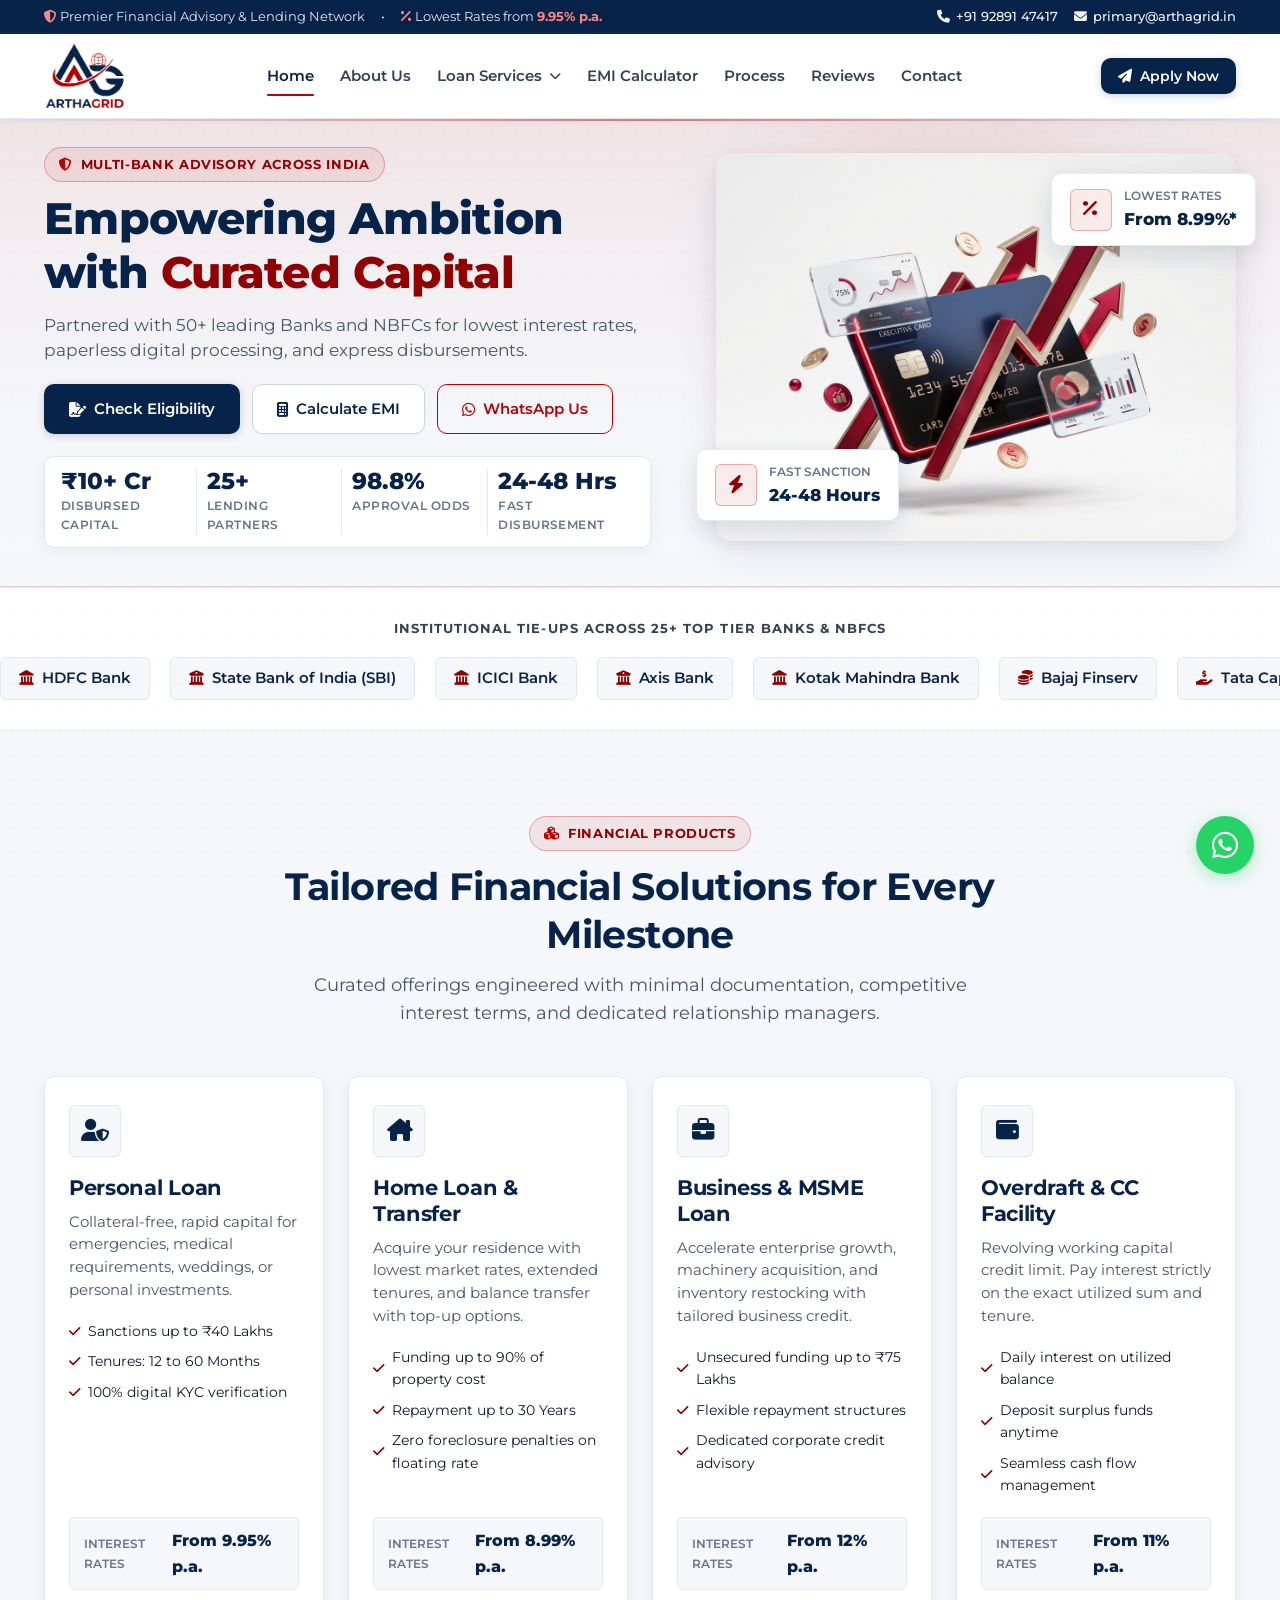
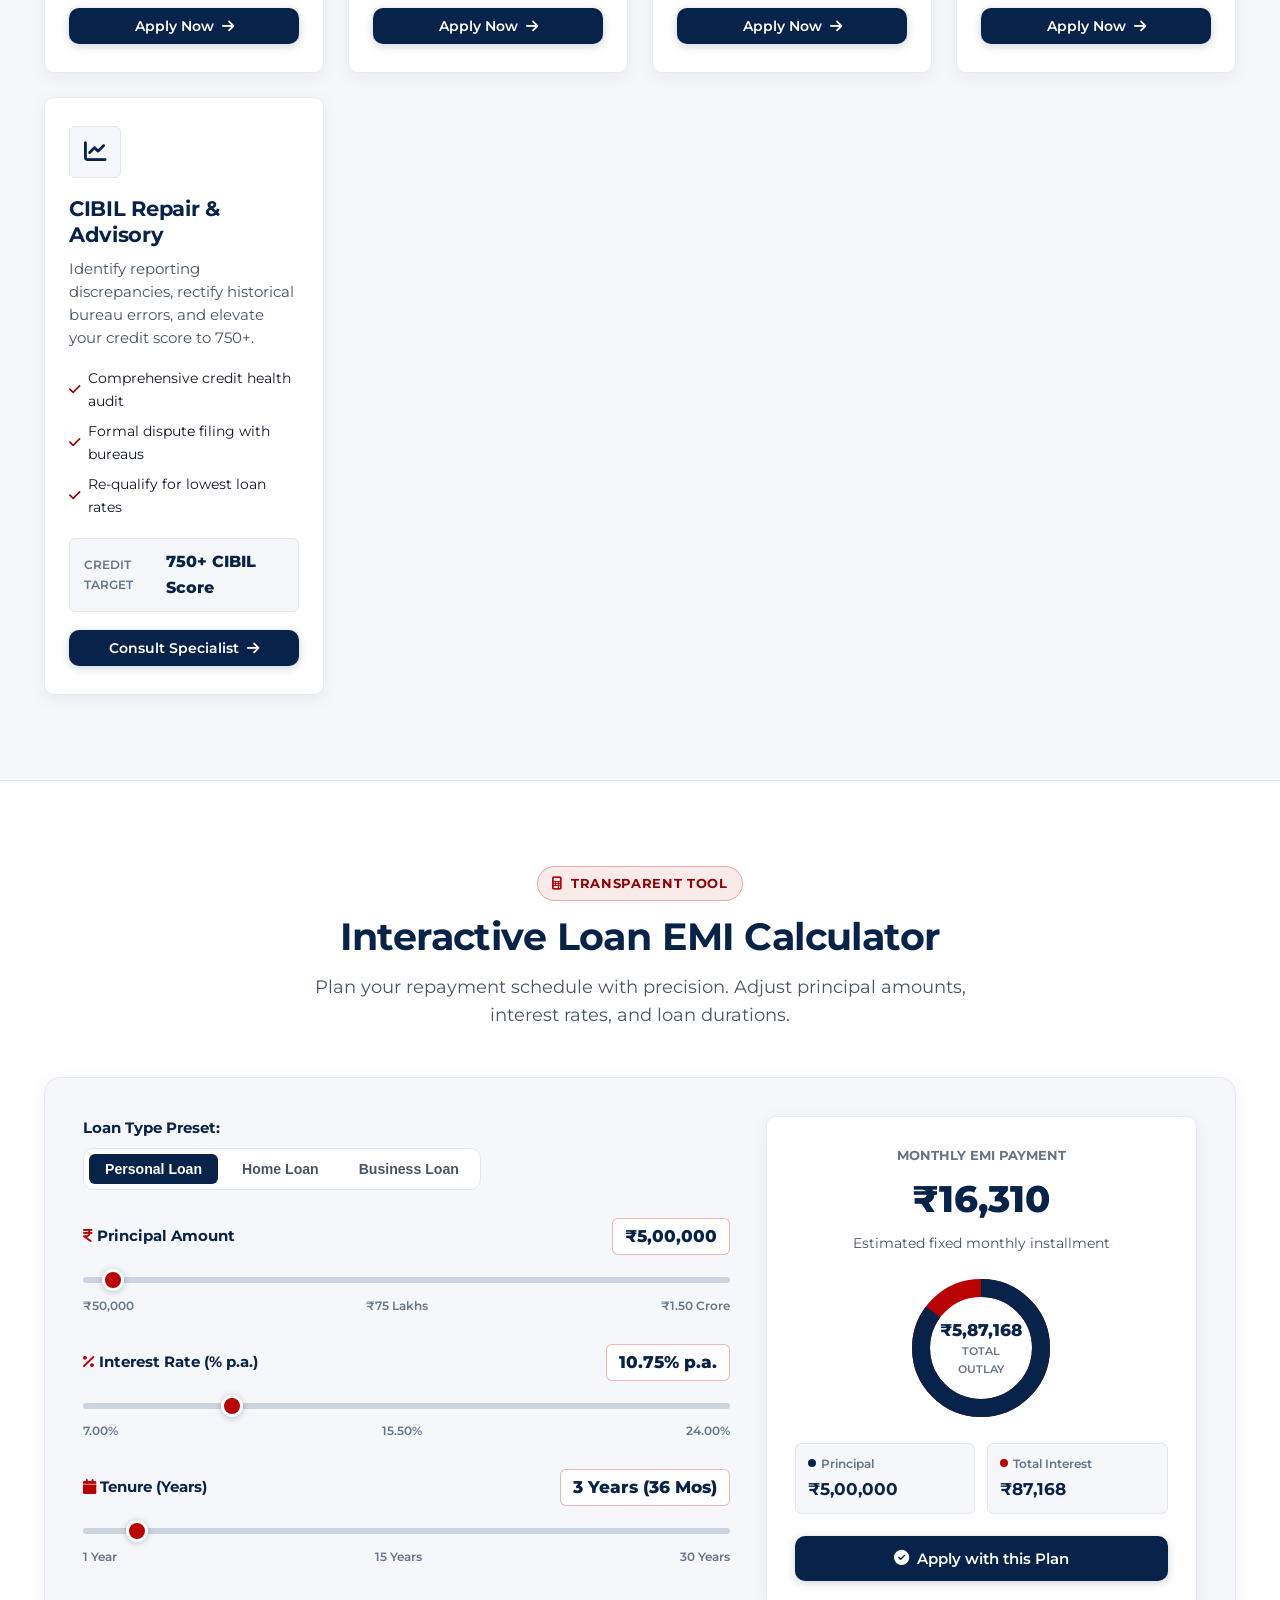
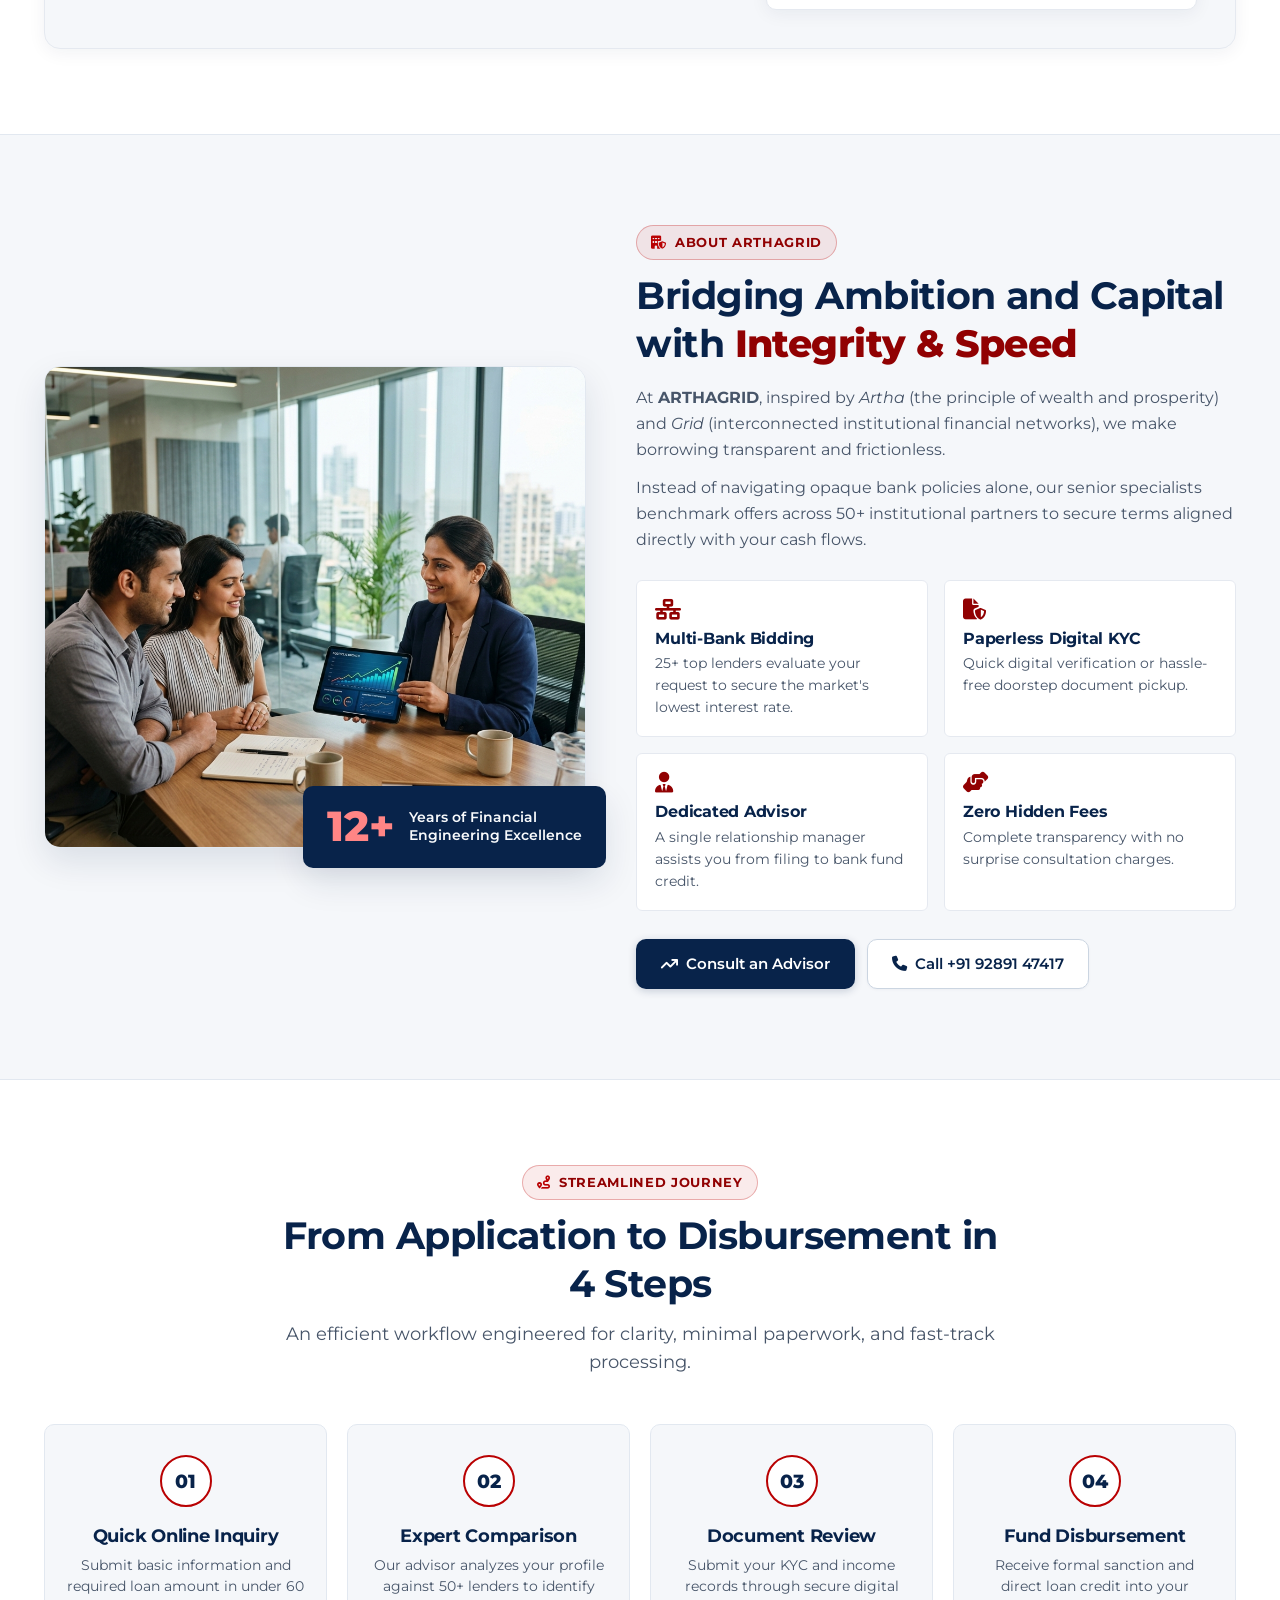
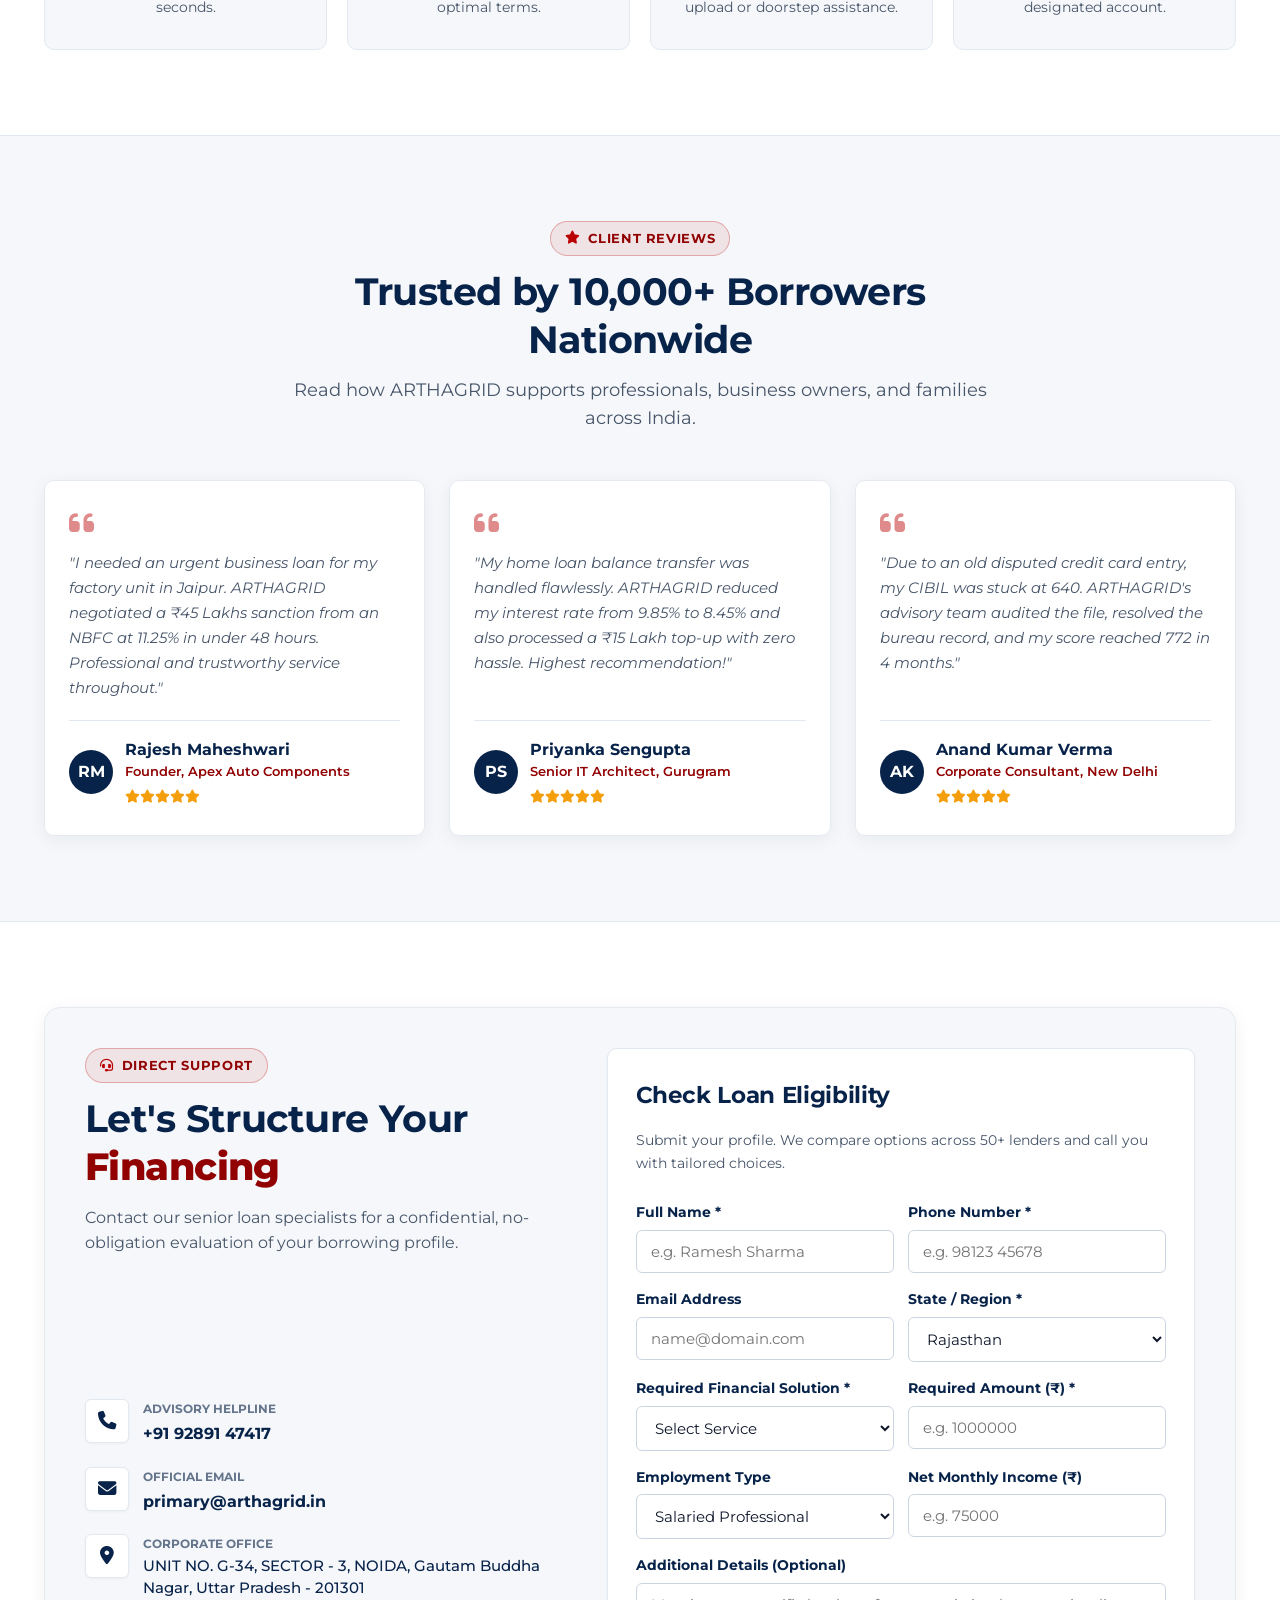
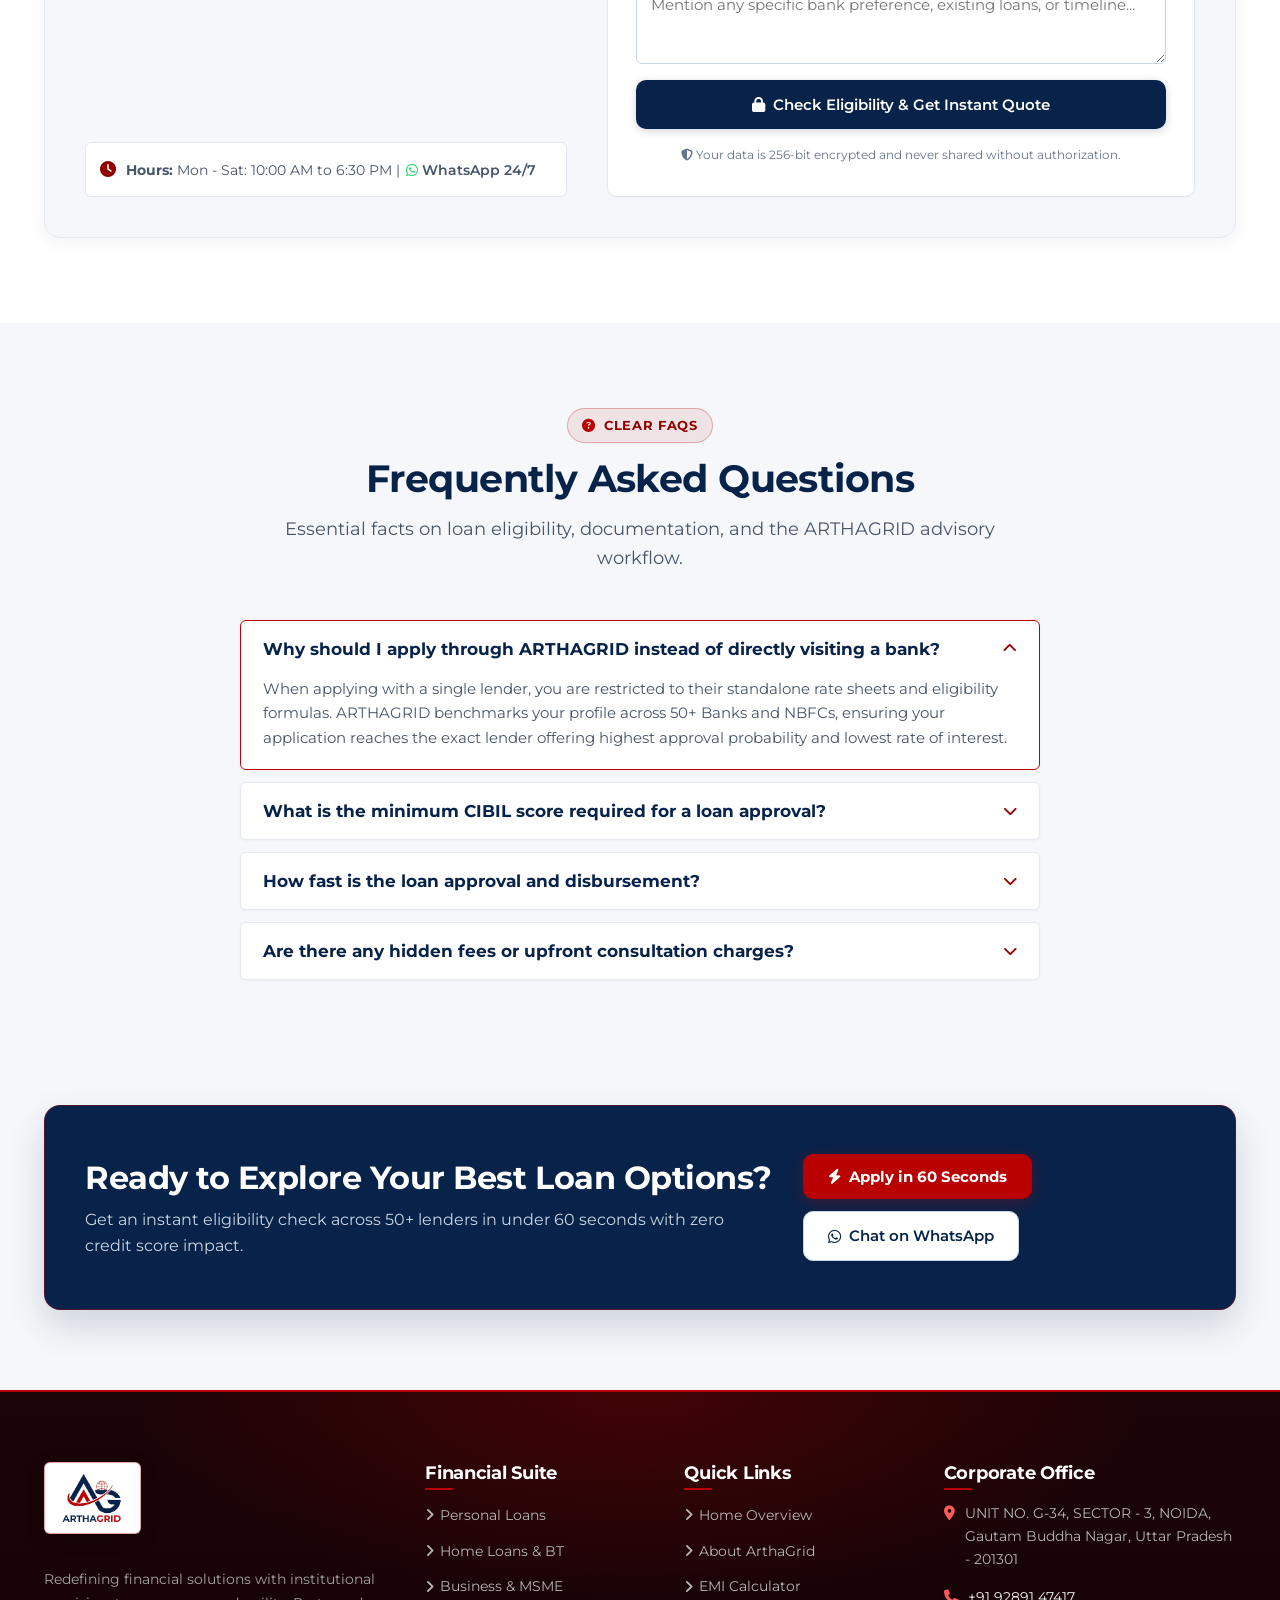
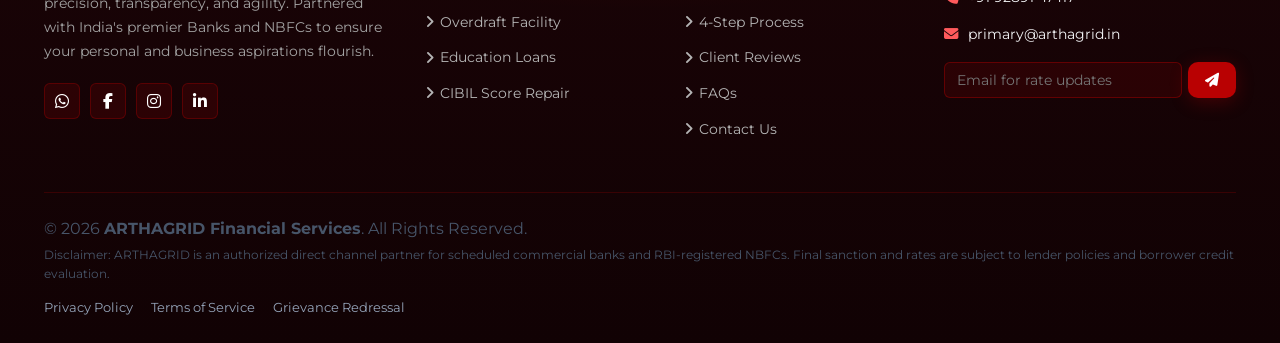
==== commit 56edb71b: "new layout" ====
--- a/index.html
+++ b/index.html
@@ -8,26 +8,25 @@
     <meta name="description"
         content="ARTHAGRID connects you with 50+ leading banks and NBFCs for Personal Loans, Business Loans, Home Loans, Overdrafts, and Credit Cards at India's lowest interest rates.">
     <meta name="keywords"
-        content="ARTHAGRID, personal loan, business loan, home loan, loan against property, overdraft, cibil repair, credit card, education loan, financial services">
+        content="ARTHAGRID, personal loan, business loan, home loan, overdraft, cibil repair, credit card, education loan, financial services">
 
     <!-- Favicon -->
-    <link rel="icon" type="image/jpeg" href="arthagridlogo.png">
-    <link rel="apple-touch-icon" href="arthagridlogo.png">
+    <link rel="icon" type="image/png" href="logo.png">
+    <link rel="apple-touch-icon" href="logo.png">
 
     <!-- Open Graph -->
     <meta property="og:title" content="ARTHAGRID Financial Services - Curated Loans & Capital">
     <meta property="og:description"
         content="Get tailor-made financial solutions across 50+ partner banks with instant sanction and zero hidden charges.">
-    <meta property="og:image" content="arthagridlogo.png">
+    <meta property="og:image" content="logo.png">
     <meta property="og:type" content="website">
 
-    <!-- Google Fonts: Plus Jakarta Sans & Outfit -->
+    <!-- Google Fonts: Montserrat -->
     <link rel="preconnect" href="https://fonts.googleapis.com">
     <link rel="preconnect" href="https://fonts.gstatic.com" crossorigin>
     <link
-        href="https://fonts.googleapis.com/css2?family=Outfit:wght@500;600;700;800&family=Plus+Jakarta+Sans:wght@400;500;600;700&display=swap"
+        href="https://fonts.googleapis.com/css2?family=Montserrat:ital,wght@0,300;0,400;0,500;0,600;0,700;0,800;0,900;1,400;1,600&display=swap"
         rel="stylesheet">
-
     <!-- Font Awesome 6.5.0 CDN -->
     <link rel="stylesheet" href="https://cdnjs.cloudflare.com/ajax/libs/font-awesome/6.5.0/css/all.min.css">
 
@@ -44,18 +43,16 @@
     <div class="top-bar">
         <div class="container">
             <div class="top-bar-left">
-                <span><i class="fas fa-shield-alt" style="color:var(--brand-gold);"></i> Premier Financial Advisory &
+                <span><i class="fas fa-shield-alt" style="color:#FF8585;"></i> Premier Financial Advisory &
                     Lending Network</span>
                 <span class="d-none d-md-inline">•</span>
-                <span class="d-none d-md-inline"><i class="fas fa-percent" style="color:var(--brand-gold);"></i> Lowest
-                    Rates from <strong class="top-bar-highlight">8.40% p.a.</strong></span>
+                <span class="d-none d-md-inline"><i class="fas fa-percent" style="color:#FF8585;"></i> Lowest
+                    Rates from <strong class="top-bar-highlight">9.95% p.a.</strong></span>
             </div>
             <div class="top-bar-right">
-                <a href="tel:+919818747691" class="top-bar-link"><i class="fas fa-phone"></i> +91 98187 47691</a>
-                <a href="tel:+918882065578" class="top-bar-link d-none d-sm-inline"><i class="fas fa-headset"></i> +91
-                    88820 65578</a>
-                <a href="mailto:connect@arthagrid.com" class="top-bar-link d-none d-lg-inline"><i
-                        class="fas fa-envelope"></i> connect@arthagrid.com</a>
+                <a href="tel:+919289147417" class="top-bar-link"><i class="fas fa-phone"></i> +91 92891 47417</a>
+                <a href="mailto:primary@arthagrid.in" class="top-bar-link d-none d-lg-inline"><i
+                        class="fas fa-envelope"></i> primary@arthagrid.in</a>
             </div>
         </div>
     </div>
@@ -66,7 +63,7 @@
             <nav class="navbar" aria-label="Main Navigation">
                 <!-- Brand Logo -->
                 <a href="index.html" class="brand-logo-wrap" title="ARTHAGRID Home">
-                    <img src="arthagridlogo.png" alt="ARTHAGRID Financial Services" class="brand-logo-img">
+                    <img src="logo.png" alt="ARTHAGRID Financial Services" class="brand-logo-img">
                 </a>
 
                 <!-- Desktop Navigation Menu -->
@@ -83,9 +80,9 @@
                                     class="fas fa-house-chimney"></i> Home Loan & Balance Transfer</a>
                             <a href="#services" class="dropdown-item apply-modal-trigger"
                                 data-service="Business Loan"><i class="fas fa-briefcase"></i> Business & MSME Loan</a>
-                            <a href="#services" class="dropdown-item apply-modal-trigger"
+                            <!-- <a href="#services" class="dropdown-item apply-modal-trigger"
                                 data-service="Loan Against Property"><i class="fas fa-building-columns"></i> Loan
-                                Against Property</a>
+                                Against Property</a> -->
                             <a href="#services" class="dropdown-item apply-modal-trigger" data-service="Overdraft"><i
                                     class="fas fa-wallet"></i> Overdraft (OD) Facility</a>
                             <a href="#services" class="dropdown-item apply-modal-trigger"
@@ -136,7 +133,8 @@
                         </h1>
 
                         <p class="hero-description">
-                            Partnered with 50+ leading Banks and NBFCs for lowest interest rates, paperless digital processing, and express disbursements.
+                            Partnered with 50+ leading Banks and NBFCs for lowest interest rates, paperless digital
+                            processing, and express disbursements.
                         </p>
 
                         <div class="hero-cta-group">
@@ -146,7 +144,7 @@
                             <a href="#calculator" class="btn btn-secondary">
                                 <i class="fas fa-calculator"></i> Calculate EMI
                             </a>
-                            <a href="https://wa.me/919818747691?text=Hello%20ArthaGrid%20team,%20I%20would%20like%20to%20inquire%20about%20a%20loan."
+                            <a href="https://wa.me/919289147417?text=Hello%20ArthaGrid%20team,%20I%20would%20like%20to%20inquire%20about%20a%20loan."
                                 target="_blank" class="btn btn-outline-gold">
                                 <i class="fab fa-whatsapp"></i> WhatsApp Us
                             </a>
@@ -155,11 +153,11 @@
                         <!-- Stats Bar (Crisp White Card) -->
                         <div class="hero-stats">
                             <div class="hero-stat-item">
-                                <span class="stat-number">₹750+ Cr</span>
+                                <span class="stat-number">₹10+ Cr</span>
                                 <span class="stat-label">Disbursed Capital</span>
                             </div>
                             <div class="hero-stat-item">
-                                <span class="stat-number">50+</span>
+                                <span class="stat-number">25+</span>
                                 <span class="stat-label">Lending Partners</span>
                             </div>
                             <div class="hero-stat-item">
@@ -175,9 +173,30 @@
 
                     <!-- Hero Visual Banner -->
                     <div class="hero-visual">
-                        <div class="hero-image-card">
-                            <img src="assets/images/Premium Fintech Growth Dashboard.png" alt="ARTHAGRID Premium Fintech Growth Dashboard"
-                                loading="eager">
+                        <div class="hero-image-wrap">
+                            <img src="assets/images/hero-banner.jpg"
+                                alt="ARTHAGRID Curated Capital & Wealth Growth" loading="eager" class="hero-banner-img">
+
+                            <!-- Floating Badges -->
+                            <div class="floating-badge floating-badge-1">
+                                <div class="badge-icon">
+                                    <i class="fas fa-bolt"></i>
+                                </div>
+                                <div>
+                                    <div class="badge-text-title">Fast Sanction</div>
+                                    <div class="badge-text-val">24-48 Hours</div>
+                                </div>
+                            </div>
+
+                            <div class="floating-badge floating-badge-2">
+                                <div class="badge-icon">
+                                    <i class="fas fa-percent"></i>
+                                </div>
+                                <div>
+                                    <div class="badge-text-title">Lowest Rates</div>
+                                    <div class="badge-text-val">From 8.99%*</div>
+                                </div>
+                            </div>
                         </div>
                     </div>
 
@@ -190,7 +209,7 @@
          ========================================================================== -->
         <section class="partners-section" aria-label="Our Lending Partners">
             <div class="container">
-                <div class="partners-label">Institutional Tie-Ups Across 50+ Top Tier Banks & NBFCs</div>
+                <div class="partners-label">Institutional Tie-Ups Across 25+ Top Tier Banks & NBFCs</div>
             </div>
             <div class="marquee-track">
                 <div class="partner-pill"><i class="fas fa-landmark"></i> HDFC Bank</div>
@@ -258,7 +277,7 @@
                         <div>
                             <div class="service-rate-badge">
                                 <span class="rate-label">Interest Rates</span>
-                                <span class="rate-val">From 10.25% p.a.</span>
+                                <span class="rate-val">From 9.95% p.a.</span>
                             </div>
                             <div class="service-card-footer">
                                 <button class="btn btn-primary btn-sm apply-modal-trigger" data-service="Personal Loan">
@@ -293,7 +312,7 @@
                         <div>
                             <div class="service-rate-badge">
                                 <span class="rate-label">Interest Rates</span>
-                                <span class="rate-val">From 8.40% p.a.</span>
+                                <span class="rate-val">From 8.99% p.a.</span>
                             </div>
                             <div class="service-card-footer">
                                 <button class="btn btn-primary btn-sm apply-modal-trigger" data-service="Home Loan">
@@ -328,7 +347,7 @@
                         <div>
                             <div class="service-rate-badge">
                                 <span class="rate-label">Interest Rates</span>
-                                <span class="rate-val">From 11.50% p.a.</span>
+                                <span class="rate-val">From 12% p.a.</span>
                             </div>
                             <div class="service-card-footer">
                                 <button class="btn btn-primary btn-sm apply-modal-trigger" data-service="Business Loan">
@@ -339,7 +358,7 @@
                     </div>
 
                     <!-- 4. Loan Against Property (LAP) -->
-                    <div class="service-card">
+                    <!-- <div class="service-card">
                         <div>
                             <div class="service-icon-box">
                                 <i class="fas fa-building-columns"></i>
@@ -372,7 +391,7 @@
                                 </button>
                             </div>
                         </div>
-                    </div>
+                    </div> -->
 
                     <!-- 5. Overdraft (OD) Facility -->
                     <div class="service-card">
@@ -399,7 +418,7 @@
                         <div>
                             <div class="service-rate-badge">
                                 <span class="rate-label">Interest Rates</span>
-                                <span class="rate-val">From 9.50% p.a.</span>
+                                <span class="rate-val">From 11% p.a.</span>
                             </div>
                             <div class="service-card-footer">
                                 <button class="btn btn-primary btn-sm apply-modal-trigger" data-service="Overdraft">
@@ -410,7 +429,7 @@
                     </div>
 
                     <!-- 6. Education Loan -->
-                    <div class="service-card">
+                    <!-- <div class="service-card">
                         <div>
                             <div class="service-icon-box">
                                 <i class="fas fa-graduation-cap"></i>
@@ -443,10 +462,10 @@
                                 </button>
                             </div>
                         </div>
-                    </div>
+                    </div> -->
 
                     <!-- 7. Premium Credit Cards -->
-                    <div class="service-card">
+                    <!-- <div class="service-card">
                         <div>
                             <div class="service-icon-box">
                                 <i class="fas fa-credit-card"></i>
@@ -478,7 +497,7 @@
                                 </button>
                             </div>
                         </div>
-                    </div>
+                    </div> -->
 
                     <!-- 8. CIBIL Score Restoration -->
                     <div class="service-card">
@@ -547,7 +566,7 @@
                                 <button class="calc-tab-btn active" data-loan="personal">Personal Loan</button>
                                 <button class="calc-tab-btn" data-loan="home">Home Loan</button>
                                 <button class="calc-tab-btn" data-loan="business">Business Loan</button>
-                                <button class="calc-tab-btn" data-loan="lap">Loan Against Property</button>
+                                <!-- <button class="calc-tab-btn" data-loan="lap">Loan Against Property</button> -->
                             </div>
                         </div>
 
@@ -613,7 +632,8 @@
                         <!-- SVG Visual Split -->
                         <div class="calc-breakdown-chart">
                             <svg width="150" height="150" viewBox="0 0 100 100">
-                                <circle cx="50" cy="50" r="40" fill="transparent" stroke="#E2E8F0" stroke-width="12">
+                                <circle cx="50" cy="50" r="40" fill="transparent" stroke="var(--brand-red)"
+                                    stroke-width="12">
                                 </circle>
                                 <circle id="chartCircle" cx="50" cy="50" r="40" fill="transparent"
                                     stroke="var(--brand-navy)" stroke-width="12" stroke-dasharray="251.32"
@@ -688,7 +708,7 @@
                             <div class="pillar-card">
                                 <i class="fas fa-network-wired pillar-icon"></i>
                                 <h4 class="pillar-title">Multi-Bank Bidding</h4>
-                                <p class="pillar-desc">50+ top lenders evaluate your request to secure the market's
+                                <p class="pillar-desc">25+ top lenders evaluate your request to secure the market's
                                     lowest interest rate.</p>
                             </div>
 
@@ -716,8 +736,8 @@
                         <div style="display:flex; gap:12px; flex-wrap:wrap;">
                             <a href="#contact" class="btn btn-primary"><i class="fas fa-arrow-trend-up"></i> Consult an
                                 Advisor</a>
-                            <a href="tel:+919818747691" class="btn btn-secondary"><i class="fas fa-phone"></i> Call +91
-                                98187 47691</a>
+                            <a href="tel:+919289147417" class="btn btn-secondary"><i class="fas fa-phone"></i> Call +91
+                                92891 47417</a>
                         </div>
 
                     </div>
@@ -891,10 +911,9 @@
                             <div class="contact-method-item">
                                 <div class="contact-method-icon"><i class="fas fa-phone"></i></div>
                                 <div>
-                                    <div class="contact-method-label">Advisory Helplines</div>
+                                    <div class="contact-method-label">Advisory Helpline</div>
                                     <div class="contact-method-val">
-                                        <a href="tel:+919818747691">+91 98187 47691</a> / <a
-                                            href="tel:+918882065578">+91 88820 65578</a>
+                                        <a href="tel:+919289147417">+91 92891 47417</a>
                                     </div>
                                 </div>
                             </div>
@@ -904,30 +923,18 @@
                                 <div>
                                     <div class="contact-method-label">Official Email</div>
                                     <div class="contact-method-val">
-                                        <a href="mailto:connect@arthagrid.com">connect@arthagrid.com</a>
+                                        <a href="mailto:primary@arthagrid.in">primary@arthagrid.in</a>
                                     </div>
                                 </div>
                             </div>
 
                             <div class="contact-method-item">
-                                <div class="contact-method-icon"><i class="fas fa-map-pin"></i></div>
+                                <div class="contact-method-icon"><i class="fas fa-location-dot"></i></div>
                                 <div>
-                                    <div class="contact-method-label">Jaipur Corporate Office</div>
+                                    <div class="contact-method-label">Corporate Office</div>
                                     <div class="contact-method-val"
                                         style="font-size:0.92rem; font-weight:500; line-height:1.45;">
-                                        106A, First Floor, DP Metro Building, Vivek Vihar, New Sanganer Road, Jaipur -
-                                        302019
-                                    </div>
-                                </div>
-                            </div>
-
-                            <div class="contact-method-item">
-                                <div class="contact-method-icon"><i class="fas fa-building"></i></div>
-                                <div>
-                                    <div class="contact-method-label">Noida NCR Branch</div>
-                                    <div class="contact-method-val"
-                                        style="font-size:0.92rem; font-weight:500; line-height:1.45;">
-                                        3rd Floor, F-58, Sector 11, Noida, Uttar Pradesh - 201301
+                                        UNIT NO. G-34, SECTOR - 3, NOIDA, Gautam Buddha Nagar, Uttar Pradesh - 201301
                                     </div>
                                 </div>
                             </div>
@@ -937,7 +944,7 @@
                             style="background:#FFFFFF; border:1px solid var(--border-light); padding:14px; border-radius:var(--radius-sm);">
                             <i class="fas fa-clock" style="color:var(--brand-gold-dark); margin-right:6px;"></i>
                             <span style="font-size:0.85rem; color:var(--text-secondary);">
-                                <strong>Hours:</strong> Mon - Sat: 9:30 AM to 7:00 PM | WhatsApp 24/7
+                                <strong>Hours:</strong> Mon - Sat: 10:00 AM to 6:30 PM | <a href="https://wa.me/919289147417" target="_blank" style="color:inherit; font-weight:600;"><i class="fab fa-whatsapp" style="color:#25D366; margin-left:2px;"></i> WhatsApp 24/7</a>
                             </span>
                         </div>
                     </div>
@@ -1001,7 +1008,7 @@
                                         <option value="Personal Loan">Personal Loan</option>
                                         <option value="Home Loan">Home Loan & Balance Transfer</option>
                                         <option value="Business Loan">Business & MSME Loan</option>
-                                        <option value="Loan Against Property">Loan Against Property (LAP)</option>
+                                        <!-- <option value="Loan Against Property">Loan Against Property (LAP)</option> -->
                                         <option value="Overdraft">Overdraft & CC Facility</option>
                                         <option value="Education Loan">Education Loan</option>
                                         <option value="Credit Card">Premium Credit Card</option>
@@ -1141,7 +1148,7 @@
                         <button class="btn btn-gold apply-modal-trigger" data-service="Instant Pre-Approval">
                             <i class="fas fa-bolt"></i> Apply in 60 Seconds
                         </button>
-                        <a href="https://wa.me/919818747691?text=Hi%20ArthaGrid%20team,%20I%20want%20to%20know%20my%20loan%20eligibility"
+                        <a href="https://wa.me/919289147417?text=Hi%20ArthaGrid%20team,%20I%20want%20to%20know%20my%20loan%20eligibility"
                             target="_blank" class="btn btn-secondary">
                             <i class="fab fa-whatsapp"></i> Chat on WhatsApp
                         </a>
@@ -1162,7 +1169,7 @@
 
                 <div>
                     <div class="brand-logo-wrap footer-logo-wrap">
-                        <img src="arthagridlogo.png" alt="ARTHAGRID Financial Services" class="brand-logo-img footer-logo-img">
+                        <img src="logo.png" alt="ARTHAGRID Financial Services" class="brand-logo-img footer-logo-img">
                     </div>
                     <p class="footer-desc">
                         Redefining financial solutions with institutional precision, transparency, and agility.
@@ -1170,7 +1177,7 @@
                         flourish.
                     </p>
                     <div class="footer-socials">
-                        <a href="https://wa.me/919818747691" class="social-link" target="_blank"
+                        <a href="https://wa.me/919289147417" class="social-link" target="_blank"
                             aria-label="WhatsApp"><i class="fab fa-whatsapp"></i></a>
                         <a href="#" class="social-link" aria-label="Facebook"><i class="fab fa-facebook-f"></i></a>
                         <a href="#" class="social-link" aria-label="Instagram"><i class="fab fa-instagram"></i></a>
@@ -1187,9 +1194,9 @@
                                 data-service="Home Loan"><i class="fas fa-angle-right"></i> Home Loans & BT</a></li>
                         <li class="footer-link-item"><a href="#services" class="apply-modal-trigger"
                                 data-service="Business Loan"><i class="fas fa-angle-right"></i> Business & MSME</a></li>
-                        <li class="footer-link-item"><a href="#services" class="apply-modal-trigger"
+                        <!-- <li class="footer-link-item"><a href="#services" class="apply-modal-trigger"
                                 data-service="Loan Against Property"><i class="fas fa-angle-right"></i> Loan Against
-                                Property</a></li>
+                                Property</a></li> -->
                         <li class="footer-link-item"><a href="#services" class="apply-modal-trigger"
                                 data-service="Overdraft"><i class="fas fa-angle-right"></i> Overdraft Facility</a></li>
                         <li class="footer-link-item"><a href="#services" class="apply-modal-trigger"
@@ -1224,26 +1231,24 @@
                     <h4 class="footer-heading">Corporate Office</h4>
                     <div class="footer-contact-list">
                         <div class="footer-contact-item">
-                            <i class="fas fa-map-pin"></i>
-                            <span>106A, First Floor, DP Metro Building, Vivek Vihar, New Sanganer Road, Jaipur -
-                                302019</span>
+                            <i class="fas fa-location-dot"></i>
+                            <span>UNIT NO. G-34, SECTOR - 3, NOIDA, Gautam Buddha Nagar, Uttar Pradesh - 201301</span>
                         </div>
                         <div class="footer-contact-item">
                             <i class="fas fa-phone"></i>
                             <span>
-                                <a href="tel:+919818747691">+91 98187 47691</a> / <a href="tel:+918882065578">+91 88820
-                                    65578</a>
+                                <a href="tel:+919289147417">+91 92891 47417</a>
                             </span>
                         </div>
                         <div class="footer-contact-item">
                             <i class="fas fa-envelope"></i>
-                            <span><a href="mailto:connect@arthagrid.com">connect@arthagrid.com</a></span>
+                            <span><a href="mailto:primary@arthagrid.in">primary@arthagrid.in</a></span>
                         </div>
                     </div>
 
                     <form id="newsletterForm" style="margin-top:16px; display:flex; gap:6px;">
                         <input type="email" placeholder="Email for rate updates" required class="form-control"
-                            style="padding:9px 12px; font-size:0.86rem; border-color:#334155; background:#0F1D33; color:#FFFFFF;">
+                            style="padding:9px 12px; font-size:0.86rem; border-color:rgba(185, 1, 2, 0.4); background:rgba(185, 1, 2, 0.12); color:#FFFFFF;">
                         <button type="submit" class="btn btn-gold btn-sm" style="flex-shrink:0;">
                             <i class="fas fa-paper-plane"></i>
                         </button>
@@ -1303,7 +1308,7 @@
                             <option value="Personal Loan">Personal Loan</option>
                             <option value="Home Loan">Home Loan</option>
                             <option value="Business Loan">Business Loan</option>
-                            <option value="Loan Against Property">Loan Against Property</option>
+                            <!-- <option value="Loan Against Property">Loan Against Property</option> -->
                             <option value="Overdraft">Overdraft Facility</option>
                             <option value="Education Loan">Education Loan</option>
                             <option value="Credit Card">Premium Credit Card</option>
@@ -1333,7 +1338,7 @@
     </div>
 
     <!-- Floating WhatsApp & Back to Top -->
-    <a href="https://wa.me/919818747691?text=Hello%20ArthaGrid%20team,%20I%20would%20like%20to%20apply%20for%20a%20loan%20consultation."
+    <a href="https://wa.me/919289147417?text=Hello%20ArthaGrid%20team,%20I%20would%20like%20to%20apply%20for%20a%20loan%20consultation."
         class="floating-whatsapp" target="_blank" aria-label="Chat on WhatsApp">
         <i class="fab fa-whatsapp"></i>
     </a>
--- a/assets/css/style.css
+++ b/assets/css/style.css
@@ -1,53 +1,66 @@
 /* ==========================================================================
-   ARTHAGRID FINANCIAL SERVICES - Classy Grey, Gold & Navy Blue Design System
+   ARTHAGRID FINANCIAL SERVICES - Midnight Navy & Crimson Red Design System
+   Palette: #08234A (Navy), #b90102 (Crimson Red), Classy Light Grey Canvas
    Aesthetic: Quiet Luxury, Executive Private Wealth & Institutional Clarity
    ========================================================================== */
 
 :root {
-  /* Classy Background Greys */
-  --bg-page: #F3F4F7;          /* Refined architectural luxury grey */
-  --bg-page-alt: #E9ECEF;      /* Soft contrast grey for alternating sections */
+  /* Classy Architectural Light Backgrounds */
+  --bg-page: #F5F7FA;          /* Refined architectural luxury light grey */
+  --bg-page-alt: #EBF0F5;      /* Crisp tonal grey for alternating sections */
   --bg-card: #FFFFFF;          /* Pure crisp white card surface */
-  --bg-card-hover: #FCFDFF;
-  --bg-surface: #E5E8ED;
+  --bg-card-hover: #FFFFFF;
+  --bg-surface: #E2E7EE;
   --bg-input: #FFFFFF;
   
-  /* Logo Matched Navy & Slate Blues */
-  --brand-navy: #0A1D37;       /* Exact deep navy from ARTHAGRID logo */
-  --brand-navy-light: #162E52;
-  --brand-navy-subtle: #243E63;
+  /* Midnight Navy Blue (#08234A) */
+  --brand-navy: #08234A;       /* Exact rich deep navy requested */
+  --brand-navy-light: #0F356B; /* Rich navy hover tone */
+  --brand-navy-subtle: #194682;
+  --brand-navy-tint: rgba(8, 35, 74, 0.05);
   --brand-slate: #334155;
-  --brand-blue: #1D4ED8;
-  --brand-blue-subtle: rgba(29, 78, 216, 0.08);
-
-  /* Logo Matched Champagne & Metallic Gold */
-  --brand-gold: #C5A059;       /* Classy metallic gold from logo arrow */
-  --brand-gold-dark: #9D7C36;
-  --brand-gold-light: #DFBF77;
-  --brand-gold-muted: #BFA054;
-  --brand-gold-subtle: rgba(197, 160, 89, 0.12);
-  --brand-gold-border: rgba(197, 160, 89, 0.38);
-
-  /* Classy Editorial Typography Colors */
+  --brand-blue: #154585;
+  --brand-blue-subtle: rgba(8, 35, 74, 0.07);
+
+  /* Prestige Crimson Red (#b90102) Signature Accent */
+  --brand-red: #b90102;        /* Exact signature crimson red requested */
+  --brand-red-dark: #910102;   /* Deeper red for active/hover */
+  --brand-red-light: #D91A1C;  /* Vibrant red highlight */
+  --brand-red-muted: #A30102;
+  --brand-red-subtle: rgba(185, 1, 2, 0.08);
+  --brand-red-border: rgba(185, 1, 2, 0.28);
+  --brand-red-glow: rgba(185, 1, 2, 0.18);
+
+  /* Backward Compatibility Mappings for Existing Utility Names */
+  --brand-gold: #b90102;
+  --brand-gold-dark: #910102;
+  --brand-gold-light: #D91A1C;
+  --brand-gold-muted: #A30102;
+  --brand-gold-subtle: rgba(185, 1, 2, 0.08);
+  --brand-gold-border: rgba(185, 1, 2, 0.28);
+
+  /* High-Contrast Editorial Typography */
   --text-primary: #0F172A;     /* Deep slate for high-contrast, effortless reading */
   --text-secondary: #475569;   /* Elegant neutral grey body */
   --text-muted: #64748B;       /* Captions and labels */
-  --text-navy: #0A1D37;
-  --text-gold: #A58032;
+  --text-navy: #08234A;
+  --text-red: #b90102;
+  --text-gold: #b90102;
 
   /* Crisp Borders & Clean Executive Shadows */
   --border-light: #E2E8F0;
-  --border-card: #E5E7EB;
-  --border-card-hover: #C5A059;
+  --border-card: #E5E9F0;
+  --border-card-hover: #b90102;
   --border-subtle: #CBD5E1;
-  --shadow-xs: 0 1px 2px rgba(10, 29, 55, 0.04);
-  --shadow-card: 0 4px 16px rgba(10, 29, 55, 0.06);
-  --shadow-card-hover: 0 12px 30px rgba(10, 29, 55, 0.1);
-  --shadow-gold: 0 4px 18px rgba(197, 160, 89, 0.22);
-
-  /* Fonts */
-  --font-main: 'Plus Jakarta Sans', -apple-system, BlinkMacSystemFont, 'Segoe UI', Roboto, sans-serif;
-  --font-display: 'Outfit', sans-serif;
+  --shadow-xs: 0 1px 3px rgba(8, 35, 74, 0.04);
+  --shadow-card: 0 4px 18px rgba(8, 35, 74, 0.06);
+  --shadow-card-hover: 0 14px 34px rgba(8, 35, 74, 0.11);
+  --shadow-red: 0 4px 18px rgba(185, 1, 2, 0.28);
+  --shadow-gold: 0 4px 18px rgba(185, 1, 2, 0.28);
+
+  /* Fonts - Montserrat for the whole website */
+  --font-main: 'Montserrat', -apple-system, BlinkMacSystemFont, 'Segoe UI', Roboto, sans-serif;
+  --font-display: 'Montserrat', -apple-system, BlinkMacSystemFont, 'Segoe UI', Roboto, sans-serif;
 
   /* Refined Radii */
   --radius-sm: 6px;
@@ -89,7 +102,7 @@
   pointer-events: none;
   z-index: 0;
   background-image: 
-    radial-gradient(rgba(10, 29, 55, 0.03) 1px, transparent 1px);
+    radial-gradient(rgba(8, 35, 74, 0.035) 1px, transparent 1px);
   background-size: 24px 24px;
   opacity: 0.7;
 }
@@ -190,25 +203,26 @@
 .btn-primary {
   background: var(--brand-navy);
   color: #FFFFFF;
-  box-shadow: 0 2px 8px rgba(10, 29, 55, 0.2);
+  box-shadow: 0 2px 8px rgba(8, 35, 74, 0.2);
 }
 .btn-primary:hover {
   background: var(--brand-navy-light);
   transform: translateY(-1px);
-  box-shadow: 0 4px 14px rgba(10, 29, 55, 0.28);
+  box-shadow: 0 4px 14px rgba(8, 35, 74, 0.28);
   color: #FFFFFF;
 }
 
-.btn-gold {
-  background: var(--brand-gold);
-  color: var(--brand-navy);
+.btn-gold, .btn-red {
+  background: var(--brand-red);
+  color: #FFFFFF;
   font-weight: 700;
-  box-shadow: var(--shadow-gold);
-}
-.btn-gold:hover {
-  background: var(--brand-gold-dark);
+  box-shadow: var(--shadow-red);
+}
+.btn-gold:hover, .btn-red:hover {
+  background: var(--brand-red-dark);
   color: #FFFFFF;
   transform: translateY(-1px);
+  box-shadow: 0 6px 20px rgba(185, 1, 2, 0.32);
 }
 
 .btn-secondary {
@@ -223,13 +237,13 @@
   transform: translateY(-1px);
 }
 
-.btn-outline-gold {
+.btn-outline-gold, .btn-outline-red {
   background: transparent;
-  color: var(--brand-gold-dark);
-  border: 1px solid var(--brand-gold);
-}
-.btn-outline-gold:hover {
-  background: var(--brand-gold);
+  color: var(--brand-red);
+  border: 1.5px solid var(--brand-red);
+}
+.btn-outline-gold:hover, .btn-outline-red:hover {
+  background: var(--brand-red);
   color: #FFFFFF;
 }
 
@@ -244,9 +258,9 @@
 .top-bar {
   background: var(--brand-navy);
   color: #E2E8F0;
-  padding: 5px 0;
+  padding: 6px 0;
   font-size: 0.81rem;
-  border-bottom: 1px solid rgba(197, 160, 89, 0.25);
+  border-bottom: 1px solid rgba(185, 1, 2, 0.35);
   position: relative;
   z-index: 101;
 }
@@ -270,10 +284,10 @@
   font-weight: 500;
 }
 .top-bar-link:hover {
-  color: var(--brand-gold-light);
+  color: #FFA5A5;
 }
 .top-bar-highlight {
-  color: var(--brand-gold-light);
+  color: #FF8585;
   font-weight: 700;
 }
 
@@ -290,11 +304,11 @@
   backdrop-filter: blur(12px);
   -webkit-backdrop-filter: blur(12px);
   border-bottom: 1px solid var(--border-light);
-  box-shadow: 0 2px 10px rgba(10, 29, 55, 0.04);
+  box-shadow: 0 2px 10px rgba(8, 35, 74, 0.04);
   transition: var(--transition);
 }
 .site-header.scrolled {
-  box-shadow: 0 4px 18px rgba(10, 29, 55, 0.08);
+  box-shadow: 0 4px 18px rgba(8, 35, 74, 0.08);
 }
 
 .navbar {
@@ -329,15 +343,25 @@
   box-shadow: none !important;
 }
 
-/* Footer Logo (Borderless & Big) */
+/* Footer Logo (Crisp Badge on Reddish Canvas) */
 .footer-logo-wrap {
-  margin-bottom: 16px;
-  display: inline-block;
-  background: transparent;
+  margin-bottom: 18px;
+  display: inline-flex;
+  align-items: center;
+  justify-content: center;
+  background: #FFFFFF;
+  padding: 8px 16px;
+  border-radius: var(--radius-sm);
+  border: 1px solid rgba(185, 1, 2, 0.35);
+  box-shadow: 0 4px 16px rgba(0, 0, 0, 0.25);
+  transition: transform 0.2s ease;
+}
+.footer-logo-wrap:hover {
+  transform: translateY(-2px);
 }
 .footer-logo-img {
-  height: 80px;
-  max-height: 85px;
+  height: 54px;
+  max-height: 58px;
   width: auto;
   border: none !important;
   outline: none !important;
@@ -448,14 +472,46 @@
    ========================================================================== */
 .hero-section {
   position: relative;
-  padding: 18px 0 32px 0;
-  background: var(--bg-page);
+  padding: 28px 0 38px 0;
+  background: linear-gradient(
+    180deg,
+    rgba(185, 1, 2, 0.08) 0%,
+    rgba(185, 1, 2, 0.035) 30%,
+    rgba(245, 247, 250, 0.75) 70%,
+    var(--bg-page) 100%
+  );
+  border-bottom: 1px solid rgba(185, 1, 2, 0.1);
+  overflow: hidden;
+}
+.hero-section::before {
+  content: '';
+  position: absolute;
+  top: -60px;
+  right: 8%;
+  width: 460px;
+  height: 400px;
+  background: radial-gradient(circle, rgba(185, 1, 2, 0.09) 0%, rgba(8, 35, 74, 0.02) 65%, transparent 80%);
+  filter: blur(50px);
+  pointer-events: none;
+  z-index: 0;
+}
+.hero-section::after {
+  content: '';
+  position: absolute;
+  top: 0;
+  left: 0;
+  width: 100%;
+  height: 2px;
+  background: linear-gradient(90deg, transparent 0%, rgba(185, 1, 2, 0.45) 50%, transparent 100%);
+  z-index: 1;
 }
 .hero-grid {
   display: grid;
   grid-template-columns: 1.05fr 0.95fr;
   align-items: center;
   gap: 36px;
+  position: relative;
+  z-index: 2;
 }
 .hero-content {
   position: relative;
@@ -516,17 +572,43 @@
   margin-top: 2px;
 }
 
-/* Hero Visual Box */
+/* Hero Visual Box (Right-aligned, seamless background-less 3D visual) */
 .hero-visual {
   position: relative;
-}
+  display: flex;
+  align-items: center;
+  justify-content: flex-end;
+  z-index: 2;
+}
+.hero-image-wrap {
+  position: relative;
+  width: 100%;
+  max-width: 520px;
+  display: flex;
+  align-items: center;
+  justify-content: center;
+}
+.hero-banner-img {
+  width: 100%;
+  height: auto;
+  max-height: 440px;
+  object-fit: contain;
+  display: block;
+  border-radius: var(--radius-lg);
+  box-shadow: 0 16px 40px rgba(8, 35, 74, 0.08), 0 4px 16px rgba(185, 1, 2, 0.07);
+  transition: transform 0.4s cubic-bezier(0.16, 1, 0.3, 1), box-shadow 0.4s ease;
+}
+.hero-image-wrap:hover .hero-banner-img {
+  transform: translateY(-4px) scale(1.015);
+  box-shadow: 0 22px 48px rgba(8, 35, 74, 0.12), 0 8px 24px rgba(185, 1, 2, 0.12);
+}
+
 .hero-image-card {
   position: relative;
   border-radius: var(--radius-lg);
   overflow: hidden;
-  box-shadow: 0 12px 32px rgba(10, 29, 55, 0.14);
+  box-shadow: 0 12px 32px rgba(8, 35, 74, 0.14);
   border: 1px solid var(--border-light);
-  background: #081528;
 }
 .hero-image-card img {
   width: 100%;
@@ -550,7 +632,7 @@
   display: flex;
   align-items: center;
   gap: 12px;
-  box-shadow: 0 8px 24px rgba(10, 29, 55, 0.12);
+  box-shadow: 0 8px 24px rgba(8, 35, 74, 0.12);
   z-index: 3;
 }
 .floating-badge-1 {
@@ -847,7 +929,7 @@
   background: var(--brand-gold);
   cursor: pointer;
   border: 3px solid #FFFFFF;
-  box-shadow: 0 1px 6px rgba(10, 29, 55, 0.25);
+  box-shadow: 0 1px 6px rgba(8, 35, 74, 0.25);
   transition: transform 0.15s ease;
 }
 .calc-slider::-webkit-slider-thumb:hover {
@@ -1000,7 +1082,7 @@
 .exp-num {
   font-size: 2.6rem;
   font-weight: 800;
-  color: var(--brand-gold-light);
+  color: #FF8585;
   font-family: var(--font-display);
   line-height: 1;
 }
@@ -1379,14 +1461,14 @@
 }
 .cta-banner {
   background: var(--brand-navy);
-  border: 1px solid var(--brand-gold-border);
+  border: 1px solid rgba(185, 1, 2, 0.4);
   border-radius: var(--radius-lg);
   padding: 48px 40px;
   display: flex;
   align-items: center;
   justify-content: space-between;
   gap: 30px;
-  box-shadow: var(--shadow-card-hover);
+  box-shadow: 0 16px 36px rgba(8, 35, 74, 0.16);
   color: #FFFFFF;
 }
 .cta-banner-title {
@@ -1400,13 +1482,30 @@
 }
 
 /* ==========================================================================
-   Site Footer (Refined Midnight Navy)
+   Site Footer (Classy Reddish-Shade Executive Palette)
    ========================================================================== */
 .site-footer {
-  background: #081528;
-  color: #CBD5E1;
-  border-top: 1px solid rgba(197, 160, 89, 0.25);
+  position: relative;
+  background: linear-gradient(180deg, #1C0407 0%, #110204 100%);
+  color: #D1D5DB;
+  border-top: 2px solid var(--brand-red);
   padding: 70px 0 25px 0;
+  overflow: hidden;
+}
+.site-footer::before {
+  content: '';
+  position: absolute;
+  top: 0;
+  left: 10%;
+  width: 80%;
+  height: 220px;
+  background: radial-gradient(ellipse at top, rgba(185, 1, 2, 0.24) 0%, transparent 70%);
+  pointer-events: none;
+  z-index: 0;
+}
+.site-footer .container {
+  position: relative;
+  z-index: 1;
 }
 .footer-grid {
   display: grid;
@@ -1416,7 +1515,7 @@
 }
 .footer-desc {
   font-size: 0.9rem;
-  color: #94A3B8;
+  color: #A3A3A3;
   line-height: 1.65;
   margin: 16px 0 20px 0;
 }
@@ -1428,24 +1527,25 @@
   width: 36px;
   height: 36px;
   border-radius: var(--radius-sm);
-  background: rgba(255, 255, 255, 0.06);
-  border: 1px solid rgba(255, 255, 255, 0.1);
+  background: rgba(185, 1, 2, 0.14);
+  border: 1px solid rgba(185, 1, 2, 0.32);
   display: flex;
   align-items: center;
   justify-content: center;
-  color: #F8FAFC;
+  color: #FFFFFF;
   transition: var(--transition);
 }
 .social-link:hover {
-  background: var(--brand-gold);
-  color: var(--brand-navy);
-  border-color: var(--brand-gold);
+  background: var(--brand-red);
+  color: #FFFFFF;
+  border-color: var(--brand-red);
+  box-shadow: 0 4px 14px rgba(185, 1, 2, 0.45);
 }
 
 .footer-heading {
   font-size: 1.1rem;
   font-weight: 700;
-  color: #F8FAFC;
+  color: #FFFFFF;
   margin-bottom: 18px;
   position: relative;
 }
@@ -1456,7 +1556,7 @@
   left: 0;
   width: 28px;
   height: 2px;
-  background: var(--brand-gold);
+  background: var(--brand-red);
 }
 
 .footer-links {
@@ -1465,14 +1565,14 @@
   gap: 10px;
 }
 .footer-link-item a {
-  color: #94A3B8;
+  color: #B5B5B5;
   font-size: 0.9rem;
   display: inline-flex;
   align-items: center;
   gap: 6px;
 }
 .footer-link-item a:hover {
-  color: var(--brand-gold-light);
+  color: #FFA5A5;
   transform: translateX(3px);
 }
 
@@ -1485,22 +1585,22 @@
   display: flex;
   align-items: flex-start;
   gap: 10px;
-  color: #94A3B8;
+  color: #B5B5B5;
   font-size: 0.9rem;
 }
 .footer-contact-item i {
-  color: var(--brand-gold);
+  color: #FF5A5C;
   margin-top: 4px;
 }
 .footer-contact-item a {
-  color: #E2E8F0;
+  color: #F3F4F6;
 }
 .footer-contact-item a:hover {
-  color: var(--brand-gold-light);
+  color: #FFA5A5;
 }
 
 .footer-bottom {
-  border-top: 1px solid rgba(255, 255, 255, 0.08);
+  border-top: 1px solid rgba(185, 1, 2, 0.22);
   padding-top: 22px;
   display: flex;
   justify-content: space-between;
@@ -1508,7 +1608,7 @@
   flex-wrap: wrap;
   gap: 14px;
   font-size: 0.82rem;
-  color: #64748B;
+  color: #8E8E93;
 }
 .footer-legal-links {
   display: flex;
@@ -1582,7 +1682,7 @@
   left: 0;
   width: 100vw;
   height: 100vh;
-  background: rgba(10, 29, 55, 0.65);
+  background: rgba(8, 35, 74, 0.65);
   backdrop-filter: blur(5px);
   z-index: 1000;
   display: flex;
@@ -1726,6 +1826,21 @@
   .hero-section {
     padding: 20px 0 35px 0;
   }
+  .hero-image-wrap {
+    max-width: 420px;
+    margin: 20px auto 0 auto;
+  }
+  .floating-badge {
+    padding: 8px 12px;
+  }
+  .floating-badge-1 {
+    bottom: 8px;
+    left: 4px;
+  }
+  .floating-badge-2 {
+    top: 8px;
+    right: 4px;
+  }
   .hero-stats {
     grid-template-columns: repeat(2, 1fr);
   }
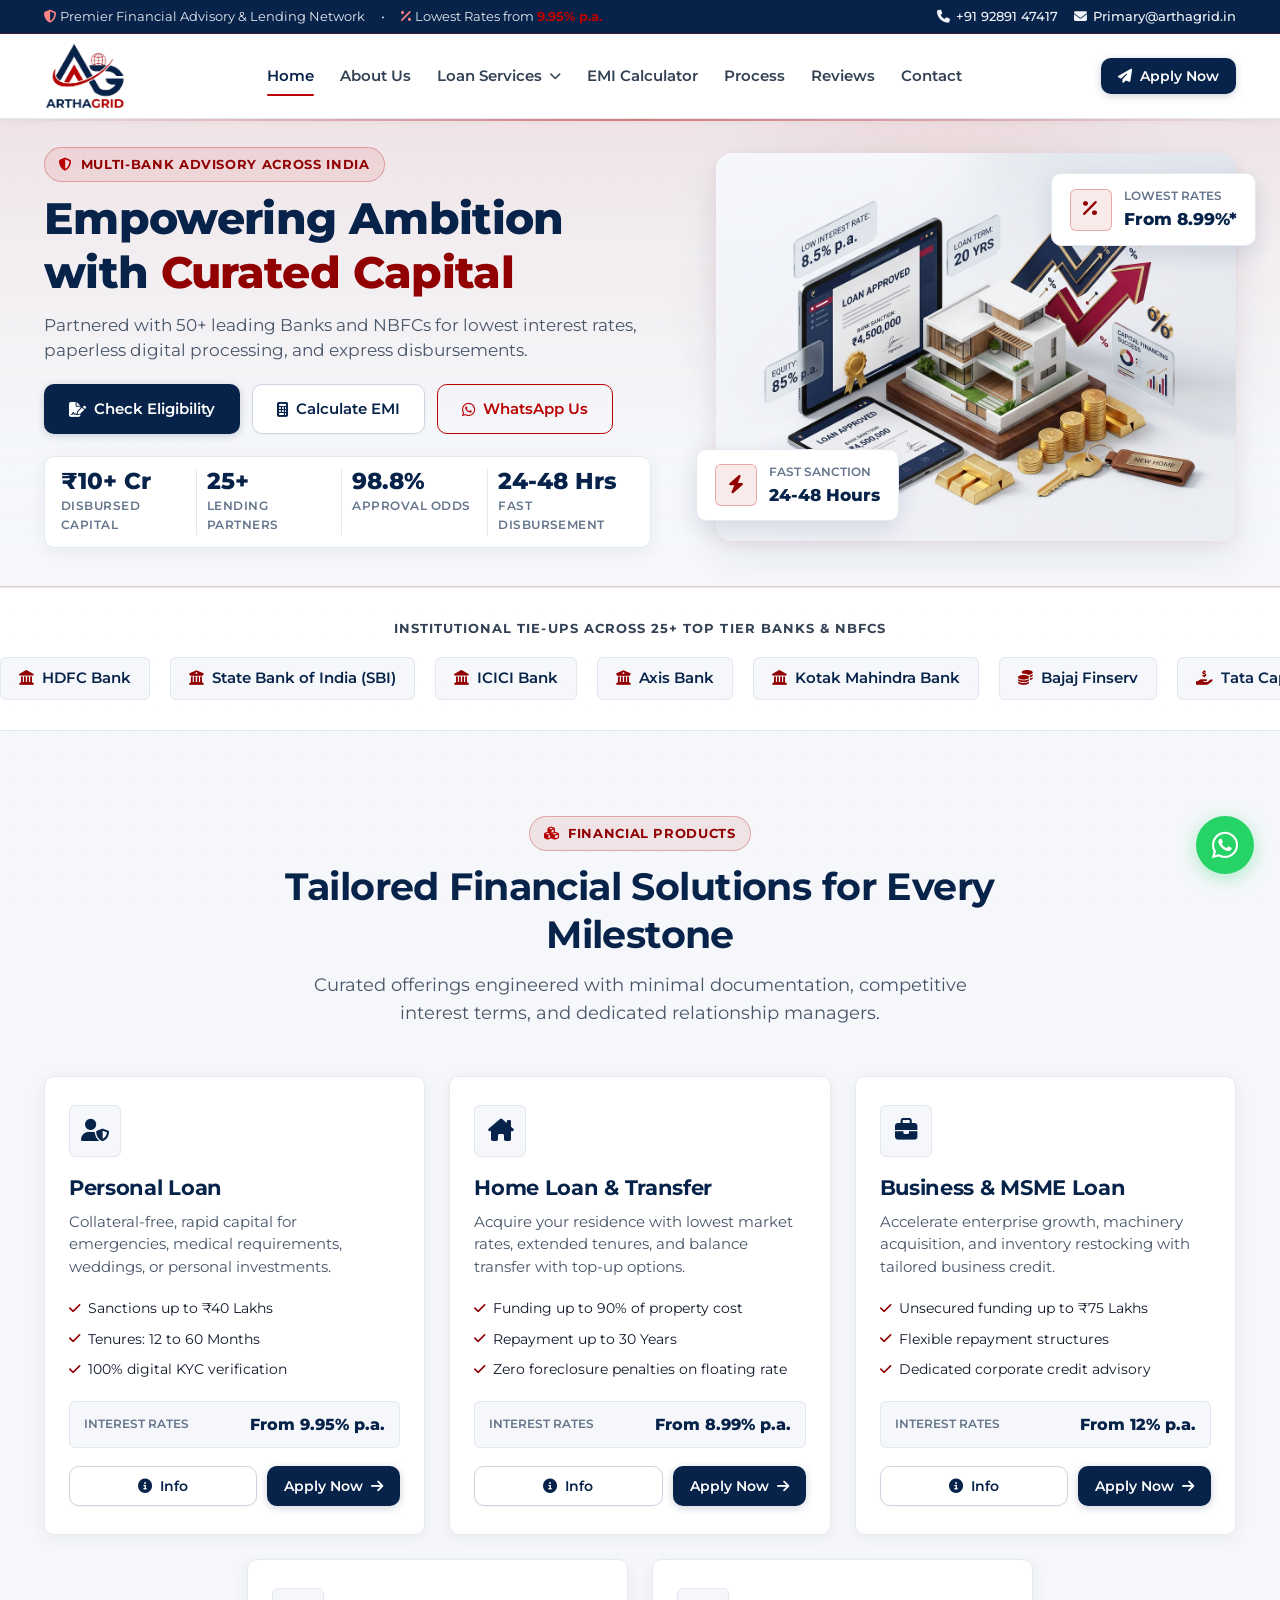
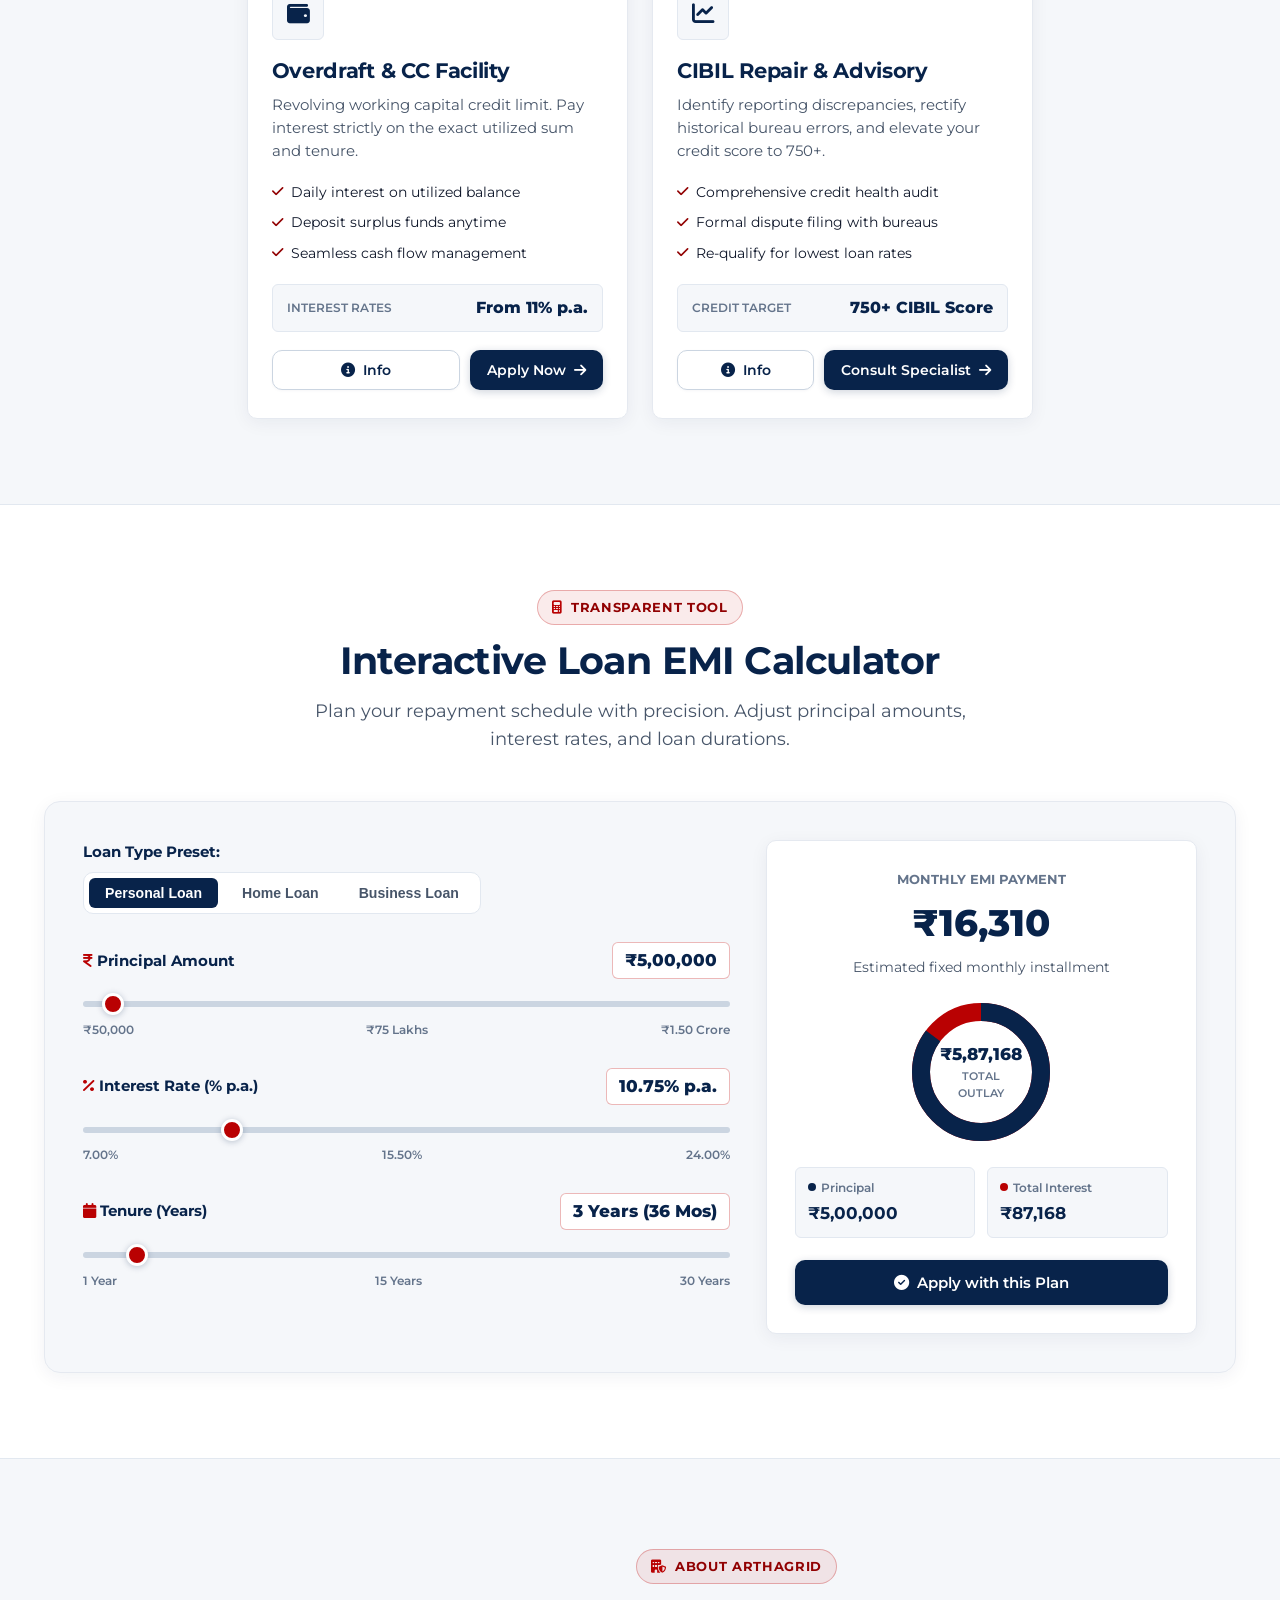
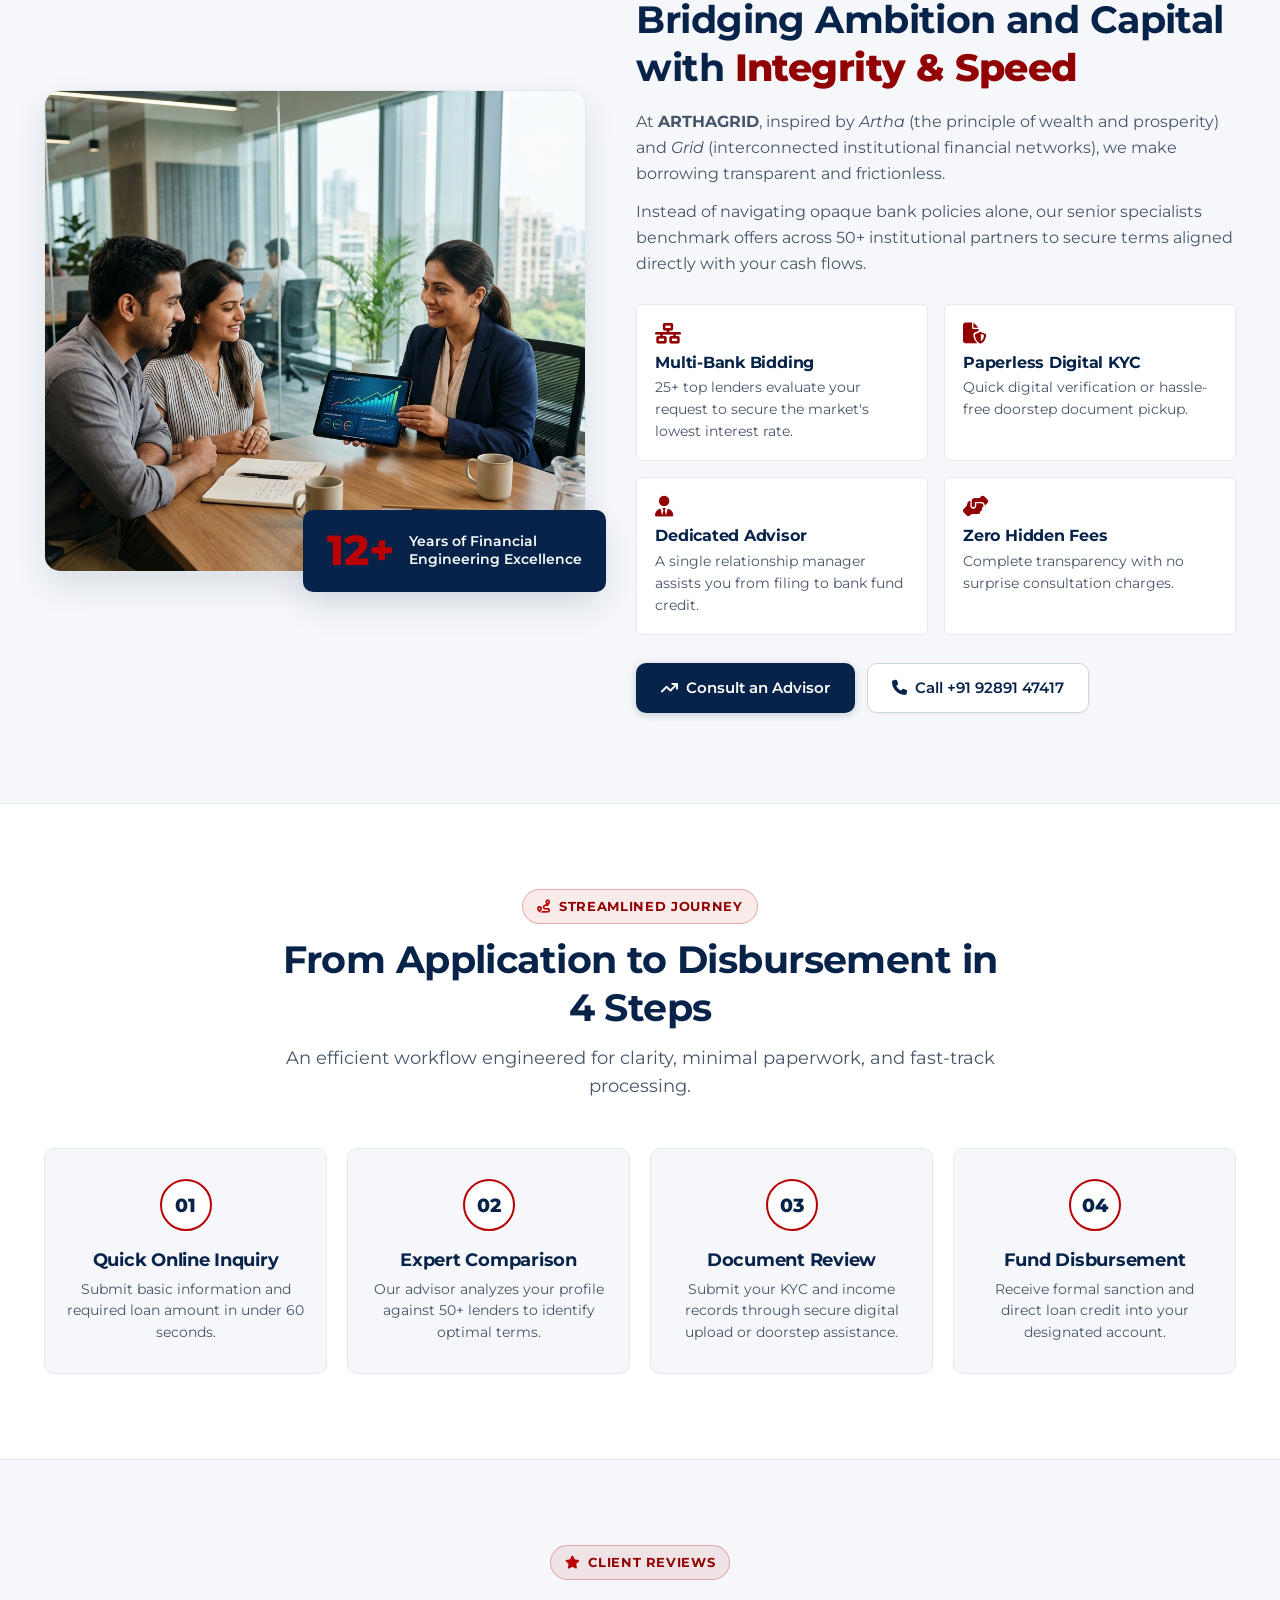
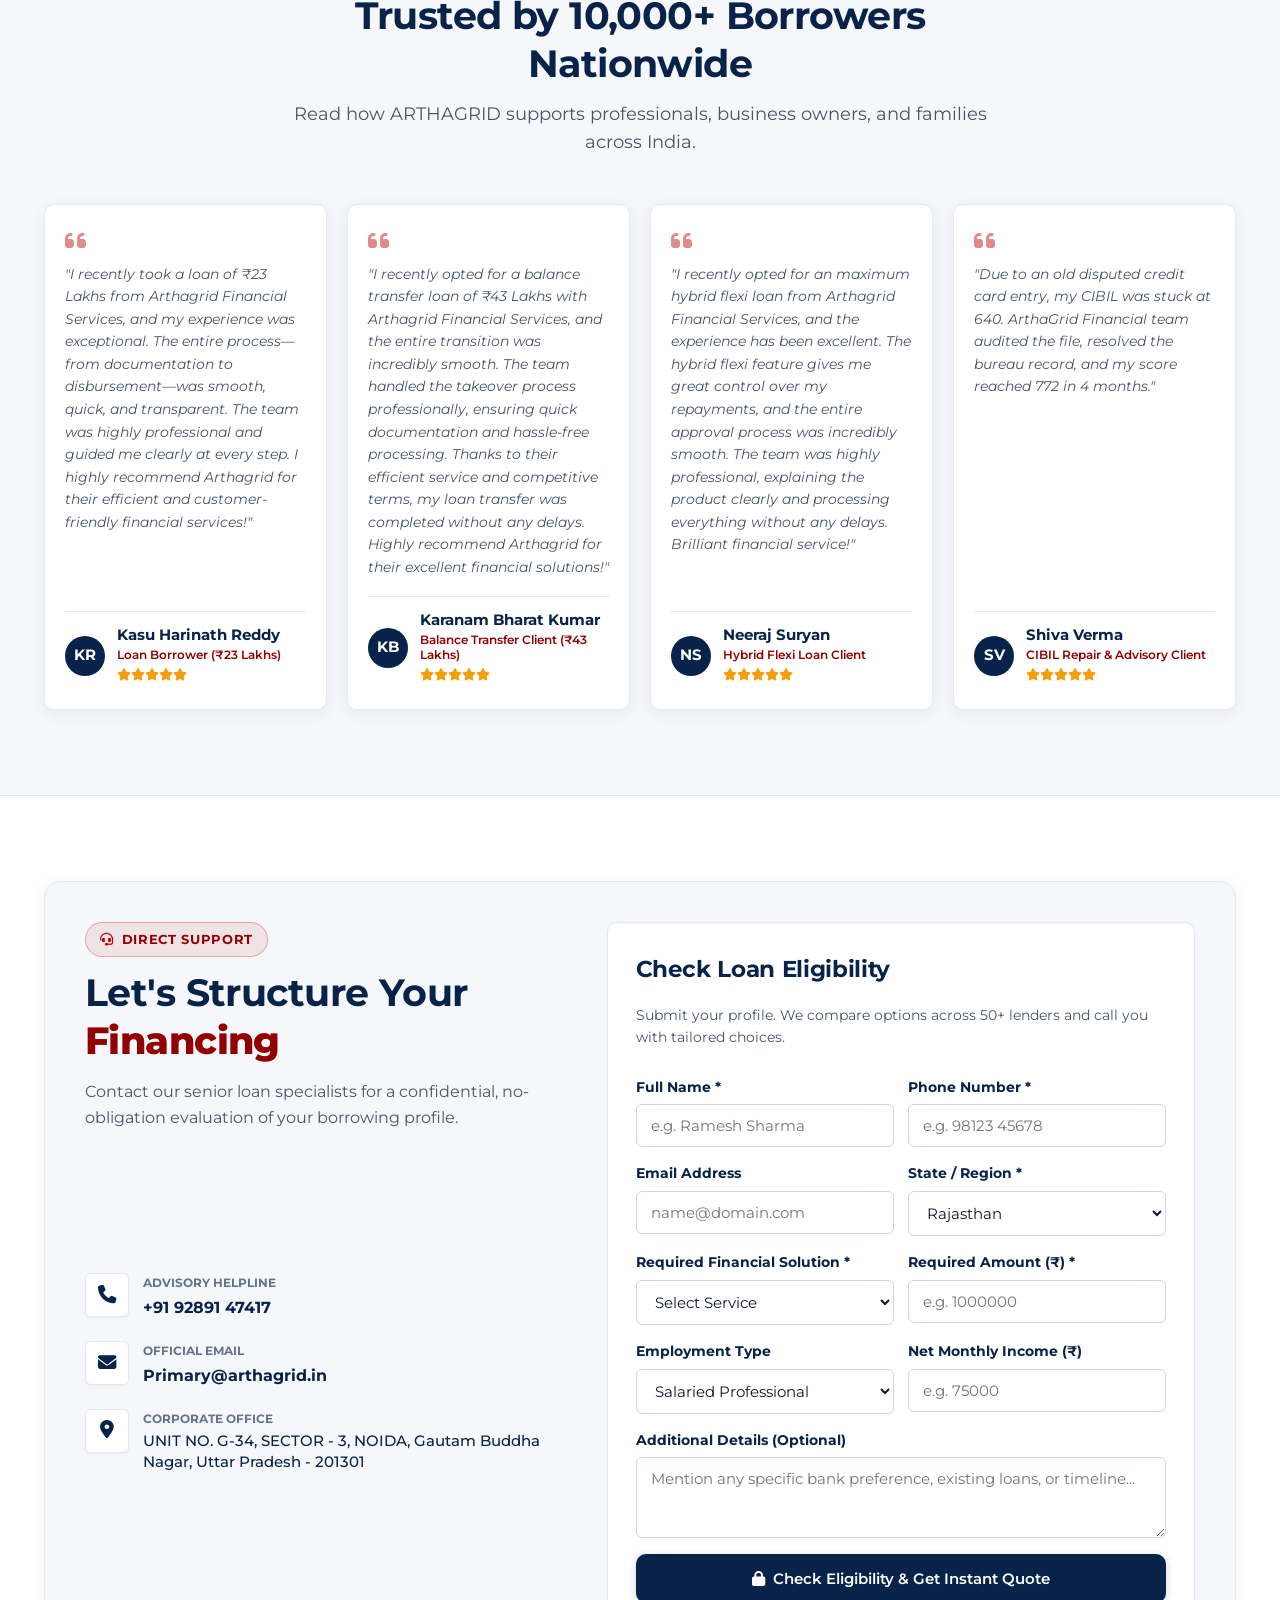
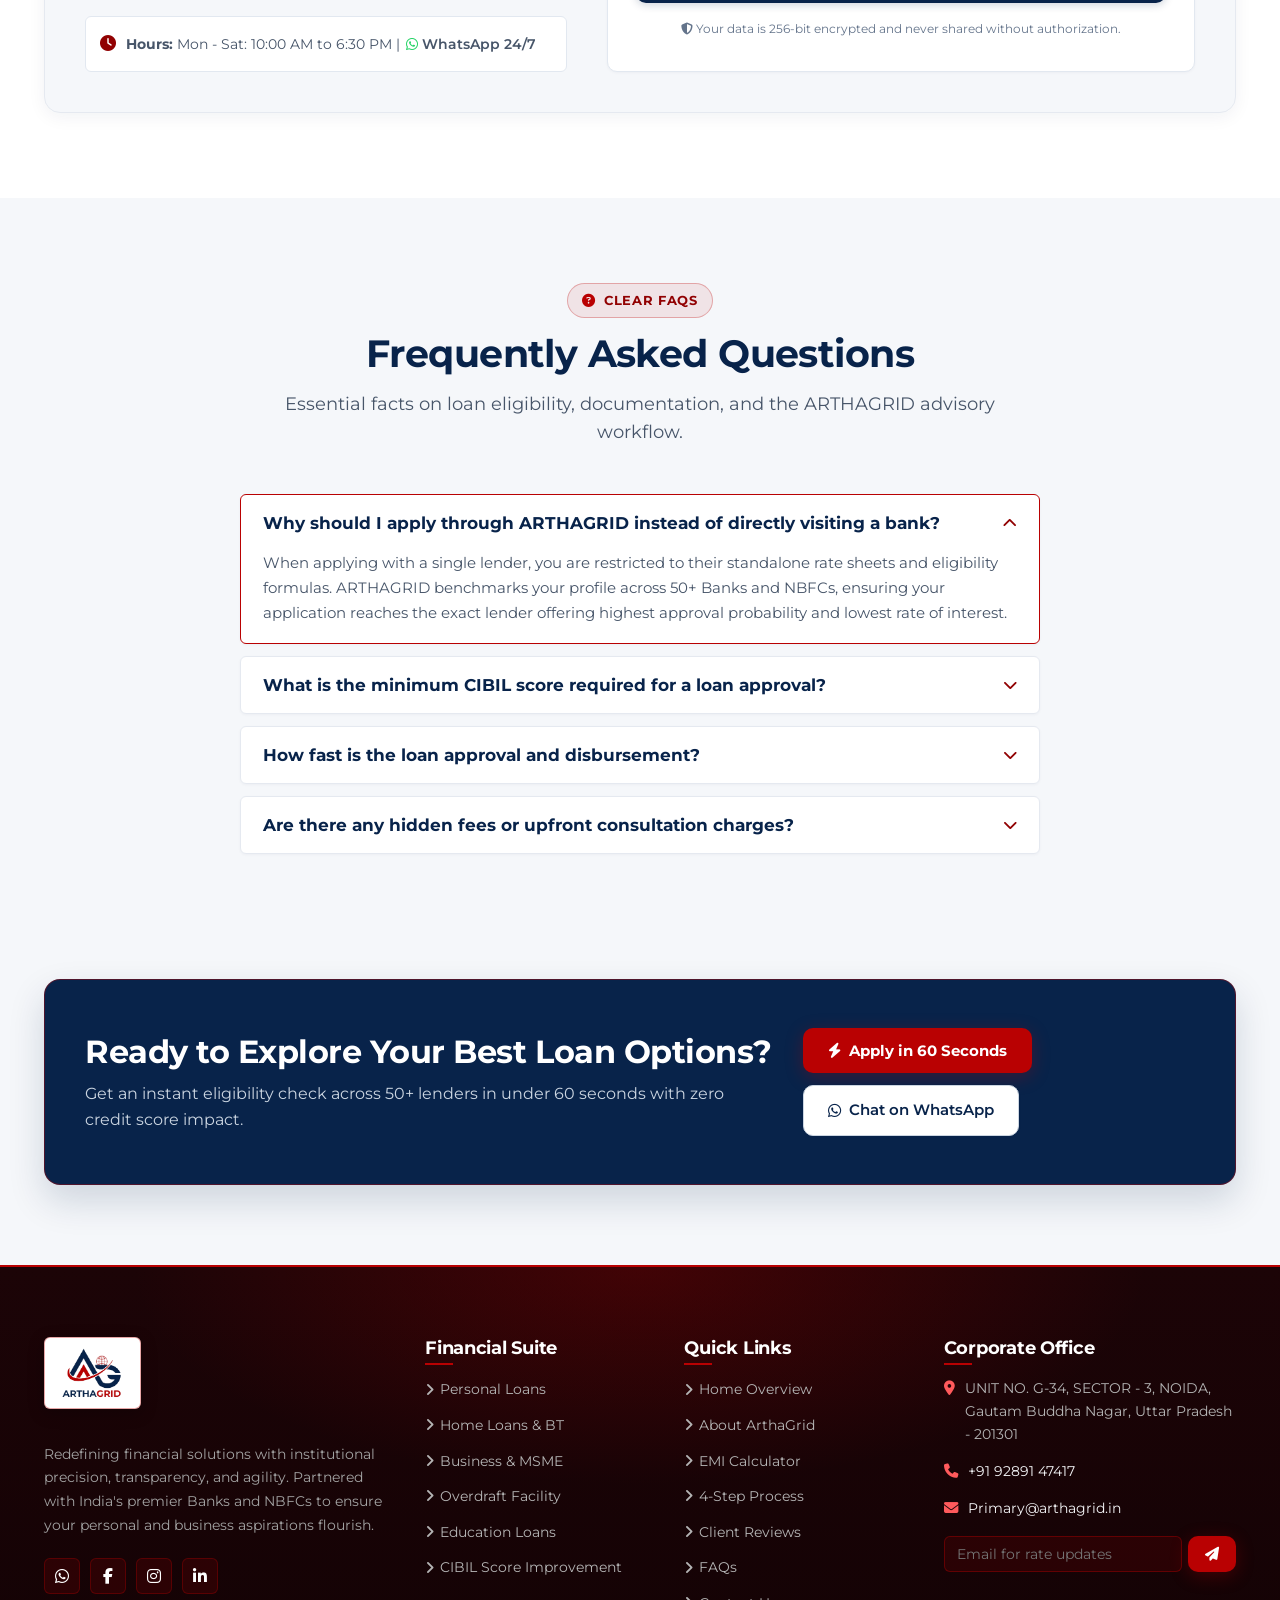
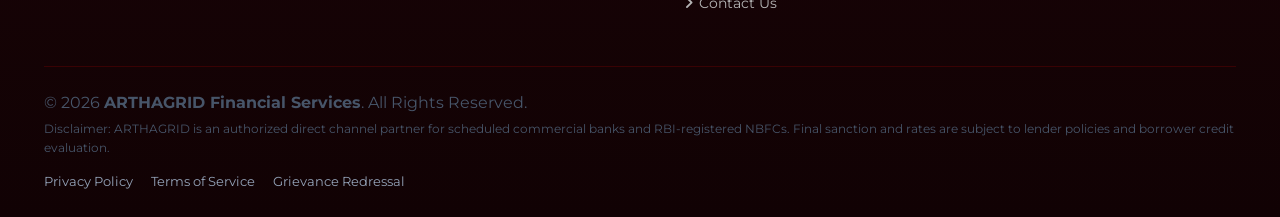
==== commit 1136f667: "ui" ====
--- a/index.html
+++ b/index.html
@@ -6,9 +6,9 @@
     <meta name="viewport" content="width=device-width, initial-scale=1.0">
     <title>ARTHAGRID Financial Services | Curated Loans, Business Finance & Wealth Solutions</title>
     <meta name="description"
-        content="ARTHAGRID connects you with 50+ leading banks and NBFCs for Personal Loans, Business Loans, Home Loans, Overdrafts, and Credit Cards at India's lowest interest rates.">
+        content="ARTHAGRID connects you with 50+ leading banks and NBFCs for Personal Loans, Business Loans, Home Loans, and Overdrafts at India's lowest interest rates.">
     <meta name="keywords"
-        content="ARTHAGRID, personal loan, business loan, home loan, overdraft, cibil repair, credit card, education loan, financial services">
+        content="ARTHAGRID, personal loan, business loan, home loan, overdraft, cibil repair, education loan, financial services">
 
     <!-- Favicon -->
     <link rel="icon" type="image/png" href="logo.png">
@@ -51,8 +51,8 @@
             </div>
             <div class="top-bar-right">
                 <a href="tel:+919289147417" class="top-bar-link"><i class="fas fa-phone"></i> +91 92891 47417</a>
-                <a href="mailto:primary@arthagrid.in" class="top-bar-link d-none d-lg-inline"><i
-                        class="fas fa-envelope"></i> primary@arthagrid.in</a>
+                <a href="mailto:Primary@arthagrid.in" class="top-bar-link d-none d-lg-inline"><i
+                        class="fas fa-envelope"></i> Primary@arthagrid.in</a>
             </div>
         </div>
     </div>
@@ -74,23 +74,21 @@
                         <a href="#services" class="nav-link">Loan Services <i class="fas fa-chevron-down"
                                 style="font-size:0.75rem; margin-left:2px;"></i></a>
                         <div class="nav-dropdown">
-                            <a href="#services" class="dropdown-item apply-modal-trigger"
-                                data-service="Personal Loan"><i class="fas fa-user-shield"></i> Personal Loan</a>
-                            <a href="#services" class="dropdown-item apply-modal-trigger" data-service="Home Loan"><i
-                                    class="fas fa-house-chimney"></i> Home Loan & Balance Transfer</a>
-                            <a href="#services" class="dropdown-item apply-modal-trigger"
-                                data-service="Business Loan"><i class="fas fa-briefcase"></i> Business & MSME Loan</a>
+                            <a href="javascript:void(0)" class="dropdown-item info-modal-trigger"
+                                data-info="personal-loan"><i class="fas fa-user-shield"></i> Personal Loan</a>
+                            <a href="javascript:void(0)" class="dropdown-item info-modal-trigger"
+                                data-info="home-loan"><i class="fas fa-house-chimney"></i> Home Loan & Balance Transfer</a>
+                            <a href="javascript:void(0)" class="dropdown-item info-modal-trigger"
+                                data-info="business-loan"><i class="fas fa-briefcase"></i> Business & MSME Loan</a>
                             <!-- <a href="#services" class="dropdown-item apply-modal-trigger"
                                 data-service="Loan Against Property"><i class="fas fa-building-columns"></i> Loan
                                 Against Property</a> -->
-                            <a href="#services" class="dropdown-item apply-modal-trigger" data-service="Overdraft"><i
-                                    class="fas fa-wallet"></i> Overdraft (OD) Facility</a>
-                            <a href="#services" class="dropdown-item apply-modal-trigger"
-                                data-service="Education Loan"><i class="fas fa-graduation-cap"></i> Education Loan</a>
-                            <a href="#services" class="dropdown-item apply-modal-trigger" data-service="Credit Card"><i
-                                    class="fas fa-credit-card"></i> Premium Credit Cards</a>
-                            <a href="#services" class="dropdown-item apply-modal-trigger" data-service="CIBIL Repair"><i
-                                    class="fas fa-chart-line"></i> CIBIL Score Repair</a>
+                            <a href="javascript:void(0)" class="dropdown-item info-modal-trigger"
+                                data-info="overdraft"><i class="fas fa-wallet"></i> Overdraft (OD) Facility</a>
+                            <a href="javascript:void(0)" class="dropdown-item info-modal-trigger"
+                                data-info="education-loan"><i class="fas fa-graduation-cap"></i> Education Loan</a>
+                            <a href="javascript:void(0)" class="dropdown-item info-modal-trigger"
+                                data-info="cibil-repair"><i class="fas fa-chart-line"></i> CIBIL Score Improvement</a>
                         </div>
                     </li>
                     <li class="nav-item"><a href="#calculator" class="nav-link">EMI Calculator</a></li>
@@ -175,7 +173,7 @@
                     <div class="hero-visual">
                         <div class="hero-image-wrap">
                             <img src="assets/images/hero-banner.jpg"
-                                alt="ARTHAGRID Curated Capital & Wealth Growth" loading="eager" class="hero-banner-img">
+                                alt="ARTHAGRID Loan Sanctions & Capital Disbursement" loading="eager" class="hero-banner-img">
 
                             <!-- Floating Badges -->
                             <div class="floating-badge floating-badge-1">
@@ -279,8 +277,11 @@
                                 <span class="rate-label">Interest Rates</span>
                                 <span class="rate-val">From 9.95% p.a.</span>
                             </div>
-                            <div class="service-card-footer">
-                                <button class="btn btn-primary btn-sm apply-modal-trigger" data-service="Personal Loan">
+                            <div class="service-card-footer" style="display:flex; gap:10px;">
+                                <button class="btn btn-secondary btn-sm info-modal-trigger" data-info="personal-loan" style="padding:10px 14px;" title="View loan details">
+                                    <i class="fas fa-info-circle"></i> Info
+                                </button>
+                                <button class="btn btn-primary btn-sm apply-modal-trigger" data-service="Personal Loan" style="flex:1;">
                                     Apply Now <i class="fas fa-arrow-right"></i>
                                 </button>
                             </div>
@@ -314,8 +315,11 @@
                                 <span class="rate-label">Interest Rates</span>
                                 <span class="rate-val">From 8.99% p.a.</span>
                             </div>
-                            <div class="service-card-footer">
-                                <button class="btn btn-primary btn-sm apply-modal-trigger" data-service="Home Loan">
+                            <div class="service-card-footer" style="display:flex; gap:10px;">
+                                <button class="btn btn-secondary btn-sm info-modal-trigger" data-info="home-loan" style="padding:10px 14px;" title="View loan details">
+                                    <i class="fas fa-info-circle"></i> Info
+                                </button>
+                                <button class="btn btn-primary btn-sm apply-modal-trigger" data-service="Home Loan" style="flex:1;">
                                     Apply Now <i class="fas fa-arrow-right"></i>
                                 </button>
                             </div>
@@ -349,8 +353,11 @@
                                 <span class="rate-label">Interest Rates</span>
                                 <span class="rate-val">From 12% p.a.</span>
                             </div>
-                            <div class="service-card-footer">
-                                <button class="btn btn-primary btn-sm apply-modal-trigger" data-service="Business Loan">
+                            <div class="service-card-footer" style="display:flex; gap:10px;">
+                                <button class="btn btn-secondary btn-sm info-modal-trigger" data-info="business-loan" style="padding:10px 14px;" title="View loan details">
+                                    <i class="fas fa-info-circle"></i> Info
+                                </button>
+                                <button class="btn btn-primary btn-sm apply-modal-trigger" data-service="Business Loan" style="flex:1;">
                                     Apply Now <i class="fas fa-arrow-right"></i>
                                 </button>
                             </div>
@@ -420,8 +427,11 @@
                                 <span class="rate-label">Interest Rates</span>
                                 <span class="rate-val">From 11% p.a.</span>
                             </div>
-                            <div class="service-card-footer">
-                                <button class="btn btn-primary btn-sm apply-modal-trigger" data-service="Overdraft">
+                            <div class="service-card-footer" style="display:flex; gap:10px;">
+                                <button class="btn btn-secondary btn-sm info-modal-trigger" data-info="overdraft" style="padding:10px 14px;" title="View facility details">
+                                    <i class="fas fa-info-circle"></i> Info
+                                </button>
+                                <button class="btn btn-primary btn-sm apply-modal-trigger" data-service="Overdraft" style="flex:1;">
                                     Apply Now <i class="fas fa-arrow-right"></i>
                                 </button>
                             </div>
@@ -526,8 +536,11 @@
                                 <span class="rate-label">Credit Target</span>
                                 <span class="rate-val">750+ CIBIL Score</span>
                             </div>
-                            <div class="service-card-footer">
-                                <button class="btn btn-primary btn-sm apply-modal-trigger" data-service="CIBIL Repair">
+                            <div class="service-card-footer" style="display:flex; gap:10px;">
+                                <button class="btn btn-secondary btn-sm info-modal-trigger" data-info="cibil-repair" style="padding:10px 14px;" title="View advisory details">
+                                    <i class="fas fa-info-circle"></i> Info
+                                </button>
+                                <button class="btn btn-primary btn-sm apply-modal-trigger" data-service="CIBIL Repair" style="flex:1;">
                                     Consult Specialist <i class="fas fa-arrow-right"></i>
                                 </button>
                             </div>
@@ -820,16 +833,14 @@
                         <div>
                             <i class="fas fa-quote-left quote-icon"></i>
                             <p class="testimonial-text">
-                                "I needed an urgent business loan for my factory unit in Jaipur. ARTHAGRID negotiated a
-                                ₹45 Lakhs sanction from an NBFC at 11.25% in under 48 hours. Professional and
-                                trustworthy service throughout."
+                                "I recently took a loan of ₹23 Lakhs from Arthagrid Financial Services, and my experience was exceptional. The entire process—from documentation to disbursement—was smooth, quick, and transparent. The team was highly professional and guided me clearly at every step. I highly recommend Arthagrid for their efficient and customer-friendly financial services!"
                             </p>
                         </div>
                         <div class="testimonial-author-block">
-                            <div class="author-avatar">RM</div>
+                            <div class="author-avatar">KR</div>
                             <div>
-                                <div class="author-name">Rajesh Maheshwari</div>
-                                <div class="author-role">Founder, Apex Auto Components</div>
+                                <div class="author-name">Kasu Harinath Reddy</div>
+                                <div class="author-role">Loan Borrower (₹23 Lakhs)</div>
                                 <div class="rating-stars">
                                     <i class="fas fa-star"></i><i class="fas fa-star"></i><i class="fas fa-star"></i><i
                                         class="fas fa-star"></i><i class="fas fa-star"></i>
@@ -842,16 +853,14 @@
                         <div>
                             <i class="fas fa-quote-left quote-icon"></i>
                             <p class="testimonial-text">
-                                "My home loan balance transfer was handled flawlessly. ARTHAGRID reduced my interest
-                                rate from 9.85% to 8.45% and also processed a ₹15 Lakh top-up with zero hassle. Highest
-                                recommendation!"
+                                "I recently opted for a balance transfer loan of ₹43 Lakhs with Arthagrid Financial Services, and the entire transition was incredibly smooth. The team handled the takeover process professionally, ensuring quick documentation and hassle-free processing. Thanks to their efficient service and competitive terms, my loan transfer was completed without any delays. Highly recommend Arthagrid for their excellent financial solutions!"
                             </p>
                         </div>
                         <div class="testimonial-author-block">
-                            <div class="author-avatar">PS</div>
+                            <div class="author-avatar">KB</div>
                             <div>
-                                <div class="author-name">Priyanka Sengupta</div>
-                                <div class="author-role">Senior IT Architect, Gurugram</div>
+                                <div class="author-name">Karanam Bharat Kumar</div>
+                                <div class="author-role">Balance Transfer Client (₹43 Lakhs)</div>
                                 <div class="rating-stars">
                                     <i class="fas fa-star"></i><i class="fas fa-star"></i><i class="fas fa-star"></i><i
                                         class="fas fa-star"></i><i class="fas fa-star"></i>
@@ -864,16 +873,34 @@
                         <div>
                             <i class="fas fa-quote-left quote-icon"></i>
                             <p class="testimonial-text">
-                                "Due to an old disputed credit card entry, my CIBIL was stuck at 640. ARTHAGRID's
-                                advisory team audited the file, resolved the bureau record, and my score reached 772 in
-                                4 months."
+                                "I recently opted for an maximum hybrid flexi loan from Arthagrid Financial Services, and the experience has been excellent. The hybrid flexi feature gives me great control over my repayments, and the entire approval process was incredibly smooth. The team was highly professional, explaining the product clearly and processing everything without any delays. Brilliant financial service!"
                             </p>
                         </div>
                         <div class="testimonial-author-block">
-                            <div class="author-avatar">AK</div>
+                            <div class="author-avatar">NS</div>
                             <div>
-                                <div class="author-name">Anand Kumar Verma</div>
-                                <div class="author-role">Corporate Consultant, New Delhi</div>
+                                <div class="author-name">Neeraj Suryan</div>
+                                <div class="author-role">Hybrid Flexi Loan Client</div>
+                                <div class="rating-stars">
+                                    <i class="fas fa-star"></i><i class="fas fa-star"></i><i class="fas fa-star"></i><i
+                                        class="fas fa-star"></i><i class="fas fa-star"></i>
+                                </div>
+                            </div>
+                        </div>
+                    </div>
+
+                    <div class="testimonial-card">
+                        <div>
+                            <i class="fas fa-quote-left quote-icon"></i>
+                            <p class="testimonial-text">
+                                "Due to an old disputed credit card entry, my CIBIL was stuck at 640. ArthaGrid Financial team audited the file, resolved the bureau record, and my score reached 772 in 4 months."
+                            </p>
+                        </div>
+                        <div class="testimonial-author-block">
+                            <div class="author-avatar">SV</div>
+                            <div>
+                                <div class="author-name">Shiva Verma</div>
+                                <div class="author-role">CIBIL Repair & Advisory Client</div>
                                 <div class="rating-stars">
                                     <i class="fas fa-star"></i><i class="fas fa-star"></i><i class="fas fa-star"></i><i
                                         class="fas fa-star"></i><i class="fas fa-star"></i>
@@ -923,7 +950,7 @@
                                 <div>
                                     <div class="contact-method-label">Official Email</div>
                                     <div class="contact-method-val">
-                                        <a href="mailto:primary@arthagrid.in">primary@arthagrid.in</a>
+                                        <a href="mailto:Primary@arthagrid.in">Primary@arthagrid.in</a>
                                     </div>
                                 </div>
                             </div>
@@ -951,7 +978,10 @@
 
                     <!-- Lead Form -->
                     <div class="contact-form-panel">
-                        <form id="mainInquiryForm" class="apply-form">
+                        <form id="mainInquiryForm" class="apply-form" action="https://formsubmit.co/Primary@arthagrid.in" method="POST">
+                            <input type="hidden" name="_to" value="Primary@arthagrid.in">
+                            <input type="hidden" name="_captcha" value="false">
+                            <input type="hidden" name="_template" value="table">
                             <h3 style="margin-bottom:4px; color:var(--brand-navy);">Check Loan Eligibility</h3>
                             <p style="font-size:0.88rem; margin-bottom:12px; color:var(--text-secondary);">
                                 Submit your profile. We compare options across 50+ lenders and call you with tailored
@@ -1011,7 +1041,6 @@
                                         <!-- <option value="Loan Against Property">Loan Against Property (LAP)</option> -->
                                         <option value="Overdraft">Overdraft & CC Facility</option>
                                         <option value="Education Loan">Education Loan</option>
-                                        <option value="Credit Card">Premium Credit Card</option>
                                         <option value="CIBIL Repair">CIBIL Score Improvement</option>
                                     </select>
                                 </div>
@@ -1188,22 +1217,22 @@
                 <div>
                     <h4 class="footer-heading">Financial Suite</h4>
                     <ul class="footer-links">
-                        <li class="footer-link-item"><a href="#services" class="apply-modal-trigger"
-                                data-service="Personal Loan"><i class="fas fa-angle-right"></i> Personal Loans</a></li>
-                        <li class="footer-link-item"><a href="#services" class="apply-modal-trigger"
-                                data-service="Home Loan"><i class="fas fa-angle-right"></i> Home Loans & BT</a></li>
-                        <li class="footer-link-item"><a href="#services" class="apply-modal-trigger"
-                                data-service="Business Loan"><i class="fas fa-angle-right"></i> Business & MSME</a></li>
+                        <li class="footer-link-item"><a href="javascript:void(0)" class="info-modal-trigger"
+                                data-info="personal-loan"><i class="fas fa-angle-right"></i> Personal Loans</a></li>
+                        <li class="footer-link-item"><a href="javascript:void(0)" class="info-modal-trigger"
+                                data-info="home-loan"><i class="fas fa-angle-right"></i> Home Loans & BT</a></li>
+                        <li class="footer-link-item"><a href="javascript:void(0)" class="info-modal-trigger"
+                                data-info="business-loan"><i class="fas fa-angle-right"></i> Business & MSME</a></li>
                         <!-- <li class="footer-link-item"><a href="#services" class="apply-modal-trigger"
                                 data-service="Loan Against Property"><i class="fas fa-angle-right"></i> Loan Against
                                 Property</a></li> -->
-                        <li class="footer-link-item"><a href="#services" class="apply-modal-trigger"
-                                data-service="Overdraft"><i class="fas fa-angle-right"></i> Overdraft Facility</a></li>
-                        <li class="footer-link-item"><a href="#services" class="apply-modal-trigger"
-                                data-service="Education Loan"><i class="fas fa-angle-right"></i> Education Loans</a>
+                        <li class="footer-link-item"><a href="javascript:void(0)" class="info-modal-trigger"
+                                data-info="overdraft"><i class="fas fa-angle-right"></i> Overdraft Facility</a></li>
+                        <li class="footer-link-item"><a href="javascript:void(0)" class="info-modal-trigger"
+                                data-info="education-loan"><i class="fas fa-angle-right"></i> Education Loans</a>
                         </li>
-                        <li class="footer-link-item"><a href="#services" class="apply-modal-trigger"
-                                data-service="CIBIL Repair"><i class="fas fa-angle-right"></i> CIBIL Score Repair</a>
+                        <li class="footer-link-item"><a href="javascript:void(0)" class="info-modal-trigger"
+                                data-info="cibil-repair"><i class="fas fa-angle-right"></i> CIBIL Score Improvement</a>
                         </li>
                     </ul>
                 </div>
@@ -1242,12 +1271,14 @@
                         </div>
                         <div class="footer-contact-item">
                             <i class="fas fa-envelope"></i>
-                            <span><a href="mailto:primary@arthagrid.in">primary@arthagrid.in</a></span>
-                        </div>
-                    </div>
-
-                    <form id="newsletterForm" style="margin-top:16px; display:flex; gap:6px;">
-                        <input type="email" placeholder="Email for rate updates" required class="form-control"
+                            <span><a href="mailto:Primary@arthagrid.in">Primary@arthagrid.in</a></span>
+                        </div>
+                    </div>
+
+                    <form id="newsletterForm" class="newsletter-form" action="https://formsubmit.co/Primary@arthagrid.in" method="POST" style="margin-top:16px; display:flex; gap:6px;">
+                        <input type="hidden" name="_to" value="Primary@arthagrid.in">
+                        <input type="hidden" name="_captcha" value="false">
+                        <input type="email" name="subscriber_email" placeholder="Email for rate updates" required class="form-control"
                             style="padding:9px 12px; font-size:0.86rem; border-color:rgba(185, 1, 2, 0.4); background:rgba(185, 1, 2, 0.12); color:#FFFFFF;">
                         <button type="submit" class="btn btn-gold btn-sm" style="flex-shrink:0;">
                             <i class="fas fa-paper-plane"></i>
@@ -1267,9 +1298,9 @@
                     </p>
                 </div>
                 <div class="footer-legal-links">
-                    <a href="#about">Privacy Policy</a>
-                    <a href="#about">Terms of Service</a>
-                    <a href="#contact">Grievance Redressal</a>
+                    <a href="javascript:void(0)" class="info-modal-trigger" data-info="privacy-policy">Privacy Policy</a>
+                    <a href="javascript:void(0)" class="info-modal-trigger" data-info="terms-of-service">Terms of Service</a>
+                    <a href="javascript:void(0)" class="info-modal-trigger" data-info="grievance-redressal">Grievance Redressal</a>
                 </div>
             </div>
 
@@ -1290,7 +1321,10 @@
                 </p>
             </div>
 
-            <form id="modalFastApplyForm" class="apply-form">
+            <form id="modalFastApplyForm" class="apply-form" action="https://formsubmit.co/Primary@arthagrid.in" method="POST">
+                <input type="hidden" name="_to" value="Primary@arthagrid.in">
+                <input type="hidden" name="_captcha" value="false">
+                <input type="hidden" name="_template" value="table">
                 <div class="form-group">
                     <label class="form-label" for="modalName">Full Name *</label>
                     <input type="text" id="modalName" name="name" class="form-control" placeholder="Your name" required>
@@ -1311,7 +1345,6 @@
                             <!-- <option value="Loan Against Property">Loan Against Property</option> -->
                             <option value="Overdraft">Overdraft Facility</option>
                             <option value="Education Loan">Education Loan</option>
-                            <option value="Credit Card">Premium Credit Card</option>
                             <option value="CIBIL Repair">CIBIL Score Improvement</option>
                         </select>
                     </div>
@@ -1337,6 +1370,32 @@
         </div>
     </div>
 
+    <!-- Product & Legal Information Modal -->
+    <div class="modal-overlay" id="infoModal" role="dialog" aria-modal="true" aria-labelledby="infoModalTitle">
+        <div class="modal-content info-modal-dialog">
+            <button class="modal-close-btn info-modal-close" aria-label="Close modal">&times;</button>
+
+            <div class="info-modal-header">
+                <div class="badge-tag info-modal-badge" id="infoModalBadge">
+                    <i class="fas fa-info-circle"></i> <span>Service Overview</span>
+                </div>
+                <h3 class="info-modal-title" id="infoModalTitle">Product Details</h3>
+                <p class="info-modal-subtitle" id="infoModalSubtitle">Comprehensive information & advisory guidance</p>
+            </div>
+
+            <div class="info-modal-body" id="infoModalBody">
+                <!-- Dynamically populated content -->
+            </div>
+
+            <div class="info-modal-footer" id="infoModalFooter">
+                <button type="button" class="btn btn-secondary btn-sm info-modal-close">Close</button>
+                <button type="button" class="btn btn-primary btn-sm" id="infoModalActionBtn">
+                    <i class="fas fa-paper-plane"></i> Apply Now
+                </button>
+            </div>
+        </div>
+    </div>
+
     <!-- Floating WhatsApp & Back to Top -->
     <a href="https://wa.me/919289147417?text=Hello%20ArthaGrid%20team,%20I%20would%20like%20to%20apply%20for%20a%20loan%20consultation."
         class="floating-whatsapp" target="_blank" aria-label="Chat on WhatsApp">
--- a/assets/css/style.css
+++ b/assets/css/style.css
@@ -6,16 +6,21 @@
 
 :root {
   /* Classy Architectural Light Backgrounds */
-  --bg-page: #F5F7FA;          /* Refined architectural luxury light grey */
-  --bg-page-alt: #EBF0F5;      /* Crisp tonal grey for alternating sections */
-  --bg-card: #FFFFFF;          /* Pure crisp white card surface */
+  --bg-page: #F5F7FA;
+  /* Refined architectural luxury light grey */
+  --bg-page-alt: #EBF0F5;
+  /* Crisp tonal grey for alternating sections */
+  --bg-card: #FFFFFF;
+  /* Pure crisp white card surface */
   --bg-card-hover: #FFFFFF;
   --bg-surface: #E2E7EE;
   --bg-input: #FFFFFF;
-  
+
   /* Midnight Navy Blue (#08234A) */
-  --brand-navy: #08234A;       /* Exact rich deep navy requested */
-  --brand-navy-light: #0F356B; /* Rich navy hover tone */
+  --brand-navy: #08234A;
+  /* Exact rich deep navy requested */
+  --brand-navy-light: #0F356B;
+  /* Rich navy hover tone */
   --brand-navy-subtle: #194682;
   --brand-navy-tint: rgba(8, 35, 74, 0.05);
   --brand-slate: #334155;
@@ -23,9 +28,12 @@
   --brand-blue-subtle: rgba(8, 35, 74, 0.07);
 
   /* Prestige Crimson Red (#b90102) Signature Accent */
-  --brand-red: #b90102;        /* Exact signature crimson red requested */
-  --brand-red-dark: #910102;   /* Deeper red for active/hover */
-  --brand-red-light: #D91A1C;  /* Vibrant red highlight */
+  --brand-red: #b90102;
+  /* Exact signature crimson red requested */
+  --brand-red-dark: #910102;
+  /* Deeper red for active/hover */
+  --brand-red-light: #D91A1C;
+  /* Vibrant red highlight */
   --brand-red-muted: #A30102;
   --brand-red-subtle: rgba(185, 1, 2, 0.08);
   --brand-red-border: rgba(185, 1, 2, 0.28);
@@ -40,9 +48,12 @@
   --brand-gold-border: rgba(185, 1, 2, 0.28);
 
   /* High-Contrast Editorial Typography */
-  --text-primary: #0F172A;     /* Deep slate for high-contrast, effortless reading */
-  --text-secondary: #475569;   /* Elegant neutral grey body */
-  --text-muted: #64748B;       /* Captions and labels */
+  --text-primary: #0F172A;
+  /* Deep slate for high-contrast, effortless reading */
+  --text-secondary: #475569;
+  /* Elegant neutral grey body */
+  --text-muted: #64748B;
+  /* Captions and labels */
   --text-navy: #08234A;
   --text-red: #b90102;
   --text-gold: #b90102;
@@ -72,7 +83,9 @@
 }
 
 /* Global Reset */
-*, *::before, *::after {
+*,
+*::before,
+*::after {
   box-sizing: border-box;
   margin: 0;
   padding: 0;
@@ -101,14 +114,19 @@
   height: 100vh;
   pointer-events: none;
   z-index: 0;
-  background-image: 
+  background-image:
     radial-gradient(rgba(8, 35, 74, 0.035) 1px, transparent 1px);
   background-size: 24px 24px;
   opacity: 0.7;
 }
 
 /* Typography */
-h1, h2, h3, h4, h5, h6 {
+h1,
+h2,
+h3,
+h4,
+h5,
+h6 {
   font-family: var(--font-display);
   color: var(--brand-navy);
   line-height: 1.25;
@@ -116,11 +134,26 @@
   letter-spacing: -0.015em;
 }
 
-h1 { font-size: clamp(2.3rem, 4.2vw, 3.6rem); }
-h2 { font-size: clamp(1.8rem, 3vw, 2.5rem); }
-h3 { font-size: clamp(1.25rem, 1.8vw, 1.6rem); }
-h4 { font-size: 1.15rem; }
-p { color: var(--text-secondary); font-size: 1.02rem; }
+h1 {
+  font-size: clamp(2.3rem, 4.2vw, 3.6rem);
+}
+
+h2 {
+  font-size: clamp(1.8rem, 3vw, 2.5rem);
+}
+
+h3 {
+  font-size: clamp(1.25rem, 1.8vw, 1.6rem);
+}
+
+h4 {
+  font-size: 1.15rem;
+}
+
+p {
+  color: var(--text-secondary);
+  font-size: 1.02rem;
+}
 
 a {
   text-decoration: none;
@@ -128,7 +161,9 @@
   transition: var(--transition);
 }
 
-ul { list-style: none; }
+ul {
+  list-style: none;
+}
 
 img {
   max-width: 100%;
@@ -177,6 +212,7 @@
   max-width: 720px;
   margin: 0 auto 48px auto;
 }
+
 .section-header .section-subtitle {
   color: var(--text-secondary);
   font-size: 1.1rem;
@@ -205,6 +241,7 @@
   color: #FFFFFF;
   box-shadow: 0 2px 8px rgba(8, 35, 74, 0.2);
 }
+
 .btn-primary:hover {
   background: var(--brand-navy-light);
   transform: translateY(-1px);
@@ -212,13 +249,16 @@
   color: #FFFFFF;
 }
 
-.btn-gold, .btn-red {
+.btn-gold,
+.btn-red {
   background: var(--brand-red);
   color: #FFFFFF;
   font-weight: 700;
   box-shadow: var(--shadow-red);
 }
-.btn-gold:hover, .btn-red:hover {
+
+.btn-gold:hover,
+.btn-red:hover {
   background: var(--brand-red-dark);
   color: #FFFFFF;
   transform: translateY(-1px);
@@ -231,18 +271,22 @@
   border: 1px solid var(--border-subtle);
   box-shadow: var(--shadow-xs);
 }
+
 .btn-secondary:hover {
   background: var(--bg-page);
   border-color: var(--brand-navy);
   transform: translateY(-1px);
 }
 
-.btn-outline-gold, .btn-outline-red {
+.btn-outline-gold,
+.btn-outline-red {
   background: transparent;
   color: var(--brand-red);
   border: 1.5px solid var(--brand-red);
 }
-.btn-outline-gold:hover, .btn-outline-red:hover {
+
+.btn-outline-gold:hover,
+.btn-outline-red:hover {
   background: var(--brand-red);
   color: #FFFFFF;
 }
@@ -264,6 +308,7 @@
   position: relative;
   z-index: 101;
 }
+
 .top-bar .container {
   display: flex;
   justify-content: space-between;
@@ -271,11 +316,14 @@
   flex-wrap: wrap;
   gap: 12px;
 }
-.top-bar-left, .top-bar-right {
+
+.top-bar-left,
+.top-bar-right {
   display: flex;
   align-items: center;
   gap: 16px;
 }
+
 .top-bar-link {
   display: inline-flex;
   align-items: center;
@@ -283,11 +331,13 @@
   color: #F1F5F9;
   font-weight: 500;
 }
+
 .top-bar-link:hover {
   color: #FFA5A5;
 }
+
 .top-bar-highlight {
-  color: #FF8585;
+  color: #B90102;
   font-weight: 700;
 }
 
@@ -307,6 +357,7 @@
   box-shadow: 0 2px 10px rgba(8, 35, 74, 0.04);
   transition: var(--transition);
 }
+
 .site-header.scrolled {
   box-shadow: 0 4px 18px rgba(8, 35, 74, 0.08);
 }
@@ -325,6 +376,7 @@
   text-decoration: none;
   background: transparent;
 }
+
 .brand-logo-img {
   height: 72px;
   max-height: 75px;
@@ -337,6 +389,7 @@
   object-fit: contain;
   transition: transform 0.2s ease;
 }
+
 .brand-logo-wrap:hover .brand-logo-img {
   transform: scale(1.03);
   border: none !important;
@@ -356,9 +409,11 @@
   box-shadow: 0 4px 16px rgba(0, 0, 0, 0.25);
   transition: transform 0.2s ease;
 }
+
 .footer-logo-wrap:hover {
   transform: translateY(-2px);
 }
+
 .footer-logo-img {
   height: 54px;
   max-height: 58px;
@@ -377,9 +432,11 @@
   align-items: center;
   gap: 26px;
 }
+
 .nav-item {
   position: relative;
 }
+
 .nav-link {
   font-size: 0.94rem;
   font-weight: 600;
@@ -389,9 +446,12 @@
   align-items: center;
   gap: 5px;
 }
-.nav-link:hover, .nav-link.active {
-  color: var(--brand-navy);
-}
+
+.nav-link:hover,
+.nav-link.active {
+  color: var(--brand-navy);
+}
+
 .nav-link::after {
   content: '';
   position: absolute;
@@ -403,7 +463,9 @@
   transition: var(--transition);
   border-radius: 2px;
 }
-.nav-link:hover::after, .nav-link.active::after {
+
+.nav-link:hover::after,
+.nav-link.active::after {
   width: 100%;
 }
 
@@ -426,11 +488,13 @@
   flex-direction: column;
   gap: 4px;
 }
+
 .nav-item:hover .nav-dropdown {
   opacity: 1;
   visibility: visible;
   transform: translateY(0);
 }
+
 .dropdown-item {
   padding: 9px 12px;
   border-radius: var(--radius-sm);
@@ -441,11 +505,13 @@
   color: var(--text-primary);
   font-weight: 500;
 }
+
 .dropdown-item i {
   color: var(--brand-gold-dark);
   width: 18px;
   text-align: center;
 }
+
 .dropdown-item:hover {
   background: var(--bg-page);
   color: var(--brand-navy);
@@ -473,16 +539,15 @@
 .hero-section {
   position: relative;
   padding: 28px 0 38px 0;
-  background: linear-gradient(
-    180deg,
-    rgba(185, 1, 2, 0.08) 0%,
-    rgba(185, 1, 2, 0.035) 30%,
-    rgba(245, 247, 250, 0.75) 70%,
-    var(--bg-page) 100%
-  );
+  background: linear-gradient(180deg,
+      rgba(185, 1, 2, 0.08) 0%,
+      rgba(185, 1, 2, 0.035) 30%,
+      rgba(245, 247, 250, 0.75) 70%,
+      var(--bg-page) 100%);
   border-bottom: 1px solid rgba(185, 1, 2, 0.1);
   overflow: hidden;
 }
+
 .hero-section::before {
   content: '';
   position: absolute;
@@ -495,6 +560,7 @@
   pointer-events: none;
   z-index: 0;
 }
+
 .hero-section::after {
   content: '';
   position: absolute;
@@ -505,6 +571,7 @@
   background: linear-gradient(90deg, transparent 0%, rgba(185, 1, 2, 0.45) 50%, transparent 100%);
   z-index: 1;
 }
+
 .hero-grid {
   display: grid;
   grid-template-columns: 1.05fr 0.95fr;
@@ -513,22 +580,26 @@
   position: relative;
   z-index: 2;
 }
+
 .hero-content {
   position: relative;
   z-index: 2;
 }
+
 .hero-title {
   margin: 10px 0 12px 0;
   color: var(--brand-navy);
   font-weight: 800;
   font-size: clamp(2rem, 3.4vw, 2.9rem);
 }
+
 .hero-description {
   font-size: 1.04rem;
   line-height: 1.55;
   margin-bottom: 20px;
   color: var(--text-secondary);
 }
+
 .hero-cta-group {
   display: flex;
   align-items: center;
@@ -548,14 +619,17 @@
   border-radius: var(--radius-md);
   box-shadow: var(--shadow-card);
 }
+
 .hero-stat-item {
   display: flex;
   flex-direction: column;
   padding-right: 8px;
 }
+
 .hero-stat-item:not(:last-child) {
   border-right: 1px solid var(--border-light);
 }
+
 .stat-number {
   font-size: 1.45rem;
   font-weight: 800;
@@ -563,6 +637,7 @@
   color: var(--brand-navy);
   line-height: 1.1;
 }
+
 .stat-label {
   font-size: 0.74rem;
   font-weight: 600;
@@ -580,6 +655,7 @@
   justify-content: flex-end;
   z-index: 2;
 }
+
 .hero-image-wrap {
   position: relative;
   width: 100%;
@@ -588,6 +664,7 @@
   align-items: center;
   justify-content: center;
 }
+
 .hero-banner-img {
   width: 100%;
   height: auto;
@@ -598,6 +675,7 @@
   box-shadow: 0 16px 40px rgba(8, 35, 74, 0.08), 0 4px 16px rgba(185, 1, 2, 0.07);
   transition: transform 0.4s cubic-bezier(0.16, 1, 0.3, 1), box-shadow 0.4s ease;
 }
+
 .hero-image-wrap:hover .hero-banner-img {
   transform: translateY(-4px) scale(1.015);
   box-shadow: 0 22px 48px rgba(8, 35, 74, 0.12), 0 8px 24px rgba(185, 1, 2, 0.12);
@@ -610,6 +688,7 @@
   box-shadow: 0 12px 32px rgba(8, 35, 74, 0.14);
   border: 1px solid var(--border-light);
 }
+
 .hero-image-card img {
   width: 100%;
   height: auto;
@@ -618,6 +697,7 @@
   display: block;
   transition: transform 0.4s ease;
 }
+
 .hero-image-card:hover img {
   transform: scale(1.02);
 }
@@ -635,14 +715,17 @@
   box-shadow: 0 8px 24px rgba(8, 35, 74, 0.12);
   z-index: 3;
 }
+
 .floating-badge-1 {
   bottom: 20px;
   left: -20px;
 }
+
 .floating-badge-2 {
   top: 20px;
   right: -20px;
 }
+
 .badge-icon {
   width: 42px;
   height: 42px;
@@ -656,12 +739,14 @@
   font-size: 1.15rem;
   flex-shrink: 0;
 }
+
 .badge-text-title {
   font-size: 0.78rem;
   color: var(--text-muted);
   text-transform: uppercase;
   font-weight: 600;
 }
+
 .badge-text-val {
   font-size: 1.05rem;
   font-weight: 800;
@@ -678,6 +763,7 @@
   border-bottom: 1px solid var(--border-light);
   overflow: hidden;
 }
+
 .partners-label {
   text-align: center;
   font-size: 0.82rem;
@@ -687,6 +773,7 @@
   color: var(--brand-slate);
   margin-bottom: 18px;
 }
+
 .marquee-track {
   display: flex;
   align-items: center;
@@ -694,9 +781,11 @@
   width: max-content;
   animation: scrollMarquee 35s linear infinite;
 }
+
 .marquee-track:hover {
   animation-play-state: paused;
 }
+
 .partner-pill {
   display: flex;
   align-items: center;
@@ -711,9 +800,11 @@
   white-space: nowrap;
   transition: var(--transition);
 }
+
 .partner-pill i {
   color: var(--brand-gold-dark);
 }
+
 .partner-pill:hover {
   border-color: var(--brand-gold);
   background: #FFFFFF;
@@ -721,8 +812,13 @@
 }
 
 @keyframes scrollMarquee {
-  0% { transform: translateX(0); }
-  100% { transform: translateX(-50%); }
+  0% {
+    transform: translateX(0);
+  }
+
+  100% {
+    transform: translateX(-50%);
+  }
 }
 
 /* ==========================================================================
@@ -732,9 +828,11 @@
   padding: 85px 0;
   background: var(--bg-page);
 }
+
 .services-grid {
-  display: grid;
-  grid-template-columns: repeat(auto-fit, minmax(280px, 1fr));
+  display: flex;
+  flex-wrap: wrap;
+  justify-content: center;
   gap: 24px;
 }
 
@@ -749,7 +847,26 @@
   justify-content: space-between;
   box-shadow: var(--shadow-card);
   position: relative;
-}
+  flex: 0 0 calc((100% - 48px) / 3);
+  max-width: calc((100% - 48px) / 3);
+  width: 100%;
+  box-sizing: border-box;
+}
+
+@media (max-width: 992px) {
+  .service-card {
+    flex: 0 0 calc((100% - 24px) / 2);
+    max-width: calc((100% - 24px) / 2);
+  }
+}
+
+@media (max-width: 640px) {
+  .service-card {
+    flex: 0 0 100%;
+    max-width: 100%;
+  }
+}
+
 .service-card:hover {
   transform: translateY(-4px);
   border-color: var(--brand-gold);
@@ -770,6 +887,7 @@
   margin-bottom: 18px;
   transition: var(--transition);
 }
+
 .service-card:hover .service-icon-box {
   background: var(--brand-navy);
   color: #FFFFFF;
@@ -781,6 +899,7 @@
   color: var(--brand-navy);
   margin-bottom: 10px;
 }
+
 .service-card-desc {
   font-size: 0.92rem;
   color: var(--text-secondary);
@@ -794,6 +913,7 @@
   flex-direction: column;
   gap: 8px;
 }
+
 .service-feature-item {
   display: flex;
   align-items: center;
@@ -801,6 +921,7 @@
   font-size: 0.88rem;
   color: var(--text-primary);
 }
+
 .service-feature-item i {
   color: var(--brand-gold-dark);
   font-size: 0.82rem;
@@ -816,12 +937,14 @@
   border: 1px solid var(--border-light);
   margin-bottom: 18px;
 }
+
 .rate-label {
   font-size: 0.78rem;
   text-transform: uppercase;
   font-weight: 600;
   color: var(--text-muted);
 }
+
 .rate-val {
   font-size: 1rem;
   font-weight: 800;
@@ -831,6 +954,7 @@
 .service-card-footer {
   margin-top: auto;
 }
+
 .service-card-footer .btn {
   width: 100%;
 }
@@ -844,6 +968,7 @@
   border-top: 1px solid var(--border-light);
   border-bottom: 1px solid var(--border-light);
 }
+
 .calc-container {
   display: grid;
   grid-template-columns: 1.2fr 0.8fr;
@@ -872,6 +997,7 @@
   width: fit-content;
   flex-wrap: wrap;
 }
+
 .calc-tab-btn {
   background: transparent;
   border: none;
@@ -883,7 +1009,9 @@
   cursor: pointer;
   transition: var(--transition);
 }
-.calc-tab-btn.active, .calc-tab-btn:hover {
+
+.calc-tab-btn.active,
+.calc-tab-btn:hover {
   background: var(--brand-navy);
   color: #FFFFFF;
 }
@@ -894,11 +1022,13 @@
   align-items: center;
   margin-bottom: 10px;
 }
+
 .calc-label {
   font-size: 0.95rem;
   font-weight: 700;
   color: var(--brand-navy);
 }
+
 .calc-value-badge {
   background: #FFFFFF;
   border: 1px solid var(--brand-gold-border);
@@ -920,6 +1050,7 @@
   background: #CBD5E1;
   outline: none;
 }
+
 .calc-slider::-webkit-slider-thumb {
   -webkit-appearance: none;
   appearance: none;
@@ -932,10 +1063,12 @@
   box-shadow: 0 1px 6px rgba(8, 35, 74, 0.25);
   transition: transform 0.15s ease;
 }
+
 .calc-slider::-webkit-slider-thumb:hover {
   transform: scale(1.15);
   background: var(--brand-gold-dark);
 }
+
 .calc-slider-scale {
   display: flex;
   justify-content: space-between;
@@ -957,12 +1090,14 @@
   box-shadow: var(--shadow-card);
   text-align: center;
 }
+
 .emi-result-label {
   font-size: 0.82rem;
   text-transform: uppercase;
   font-weight: 700;
   color: var(--text-muted);
 }
+
 .emi-result-amount {
   font-size: 2.3rem;
   font-weight: 800;
@@ -977,6 +1112,7 @@
   height: 150px;
   margin: 0 auto 20px auto;
 }
+
 .chart-center-text {
   position: absolute;
   top: 50%;
@@ -984,11 +1120,13 @@
   transform: translate(-50%, -50%);
   text-align: center;
 }
+
 .chart-center-val {
   font-size: 1.05rem;
   font-weight: 800;
   color: var(--brand-navy);
 }
+
 .chart-center-lbl {
   font-size: 0.68rem;
   color: var(--text-muted);
@@ -1003,12 +1141,14 @@
   margin-bottom: 22px;
   text-align: left;
 }
+
 .calc-stat-box {
   background: var(--bg-page);
   border: 1px solid var(--border-light);
   border-radius: var(--radius-sm);
   padding: 10px 12px;
 }
+
 .calc-stat-label {
   font-size: 0.75rem;
   color: var(--text-muted);
@@ -1017,12 +1157,14 @@
   align-items: center;
   gap: 5px;
 }
+
 .calc-stat-val {
   font-size: 1.05rem;
   font-weight: 700;
   color: var(--brand-navy);
   margin-top: 3px;
 }
+
 .dot-principal {
   width: 8px;
   height: 8px;
@@ -1030,6 +1172,7 @@
   background: var(--brand-navy);
   display: inline-block;
 }
+
 .dot-interest {
   width: 8px;
   height: 8px;
@@ -1045,15 +1188,18 @@
   padding: 90px 0;
   background: var(--bg-page);
 }
+
 .about-grid {
   display: grid;
   grid-template-columns: 0.95fr 1.05fr;
   gap: 50px;
   align-items: center;
 }
+
 .about-visual-wrap {
   position: relative;
 }
+
 .about-img-box {
   border-radius: var(--radius-lg);
   overflow: hidden;
@@ -1061,11 +1207,13 @@
   box-shadow: var(--shadow-card-hover);
   background: #FFFFFF;
 }
+
 .about-img-box img {
   width: 100%;
   height: 480px;
   object-fit: cover;
 }
+
 .about-experience-card {
   position: absolute;
   bottom: -20px;
@@ -1079,13 +1227,15 @@
   align-items: center;
   gap: 14px;
 }
+
 .exp-num {
   font-size: 2.6rem;
   font-weight: 800;
-  color: #FF8585;
+  color: #b90102;
   font-family: var(--font-display);
   line-height: 1;
 }
+
 .exp-desc {
   font-size: 0.85rem;
   font-weight: 600;
@@ -1099,6 +1249,7 @@
   gap: 16px;
   margin: 28px 0;
 }
+
 .pillar-card {
   background: #FFFFFF;
   border: 1px solid var(--border-card);
@@ -1106,21 +1257,25 @@
   padding: 18px;
   transition: var(--transition);
 }
+
 .pillar-card:hover {
   border-color: var(--brand-gold);
   transform: translateY(-2px);
   box-shadow: var(--shadow-xs);
 }
+
 .pillar-icon {
   font-size: 1.3rem;
   color: var(--brand-gold-dark);
   margin-bottom: 8px;
 }
+
 .pillar-title {
   font-size: 1.02rem;
   color: var(--brand-navy);
   margin-bottom: 4px;
 }
+
 .pillar-desc {
   font-size: 0.86rem;
   color: var(--text-secondary);
@@ -1134,11 +1289,13 @@
   background: #FFFFFF;
   border-top: 1px solid var(--border-light);
 }
+
 .steps-grid {
   display: grid;
   grid-template-columns: repeat(4, 1fr);
   gap: 20px;
 }
+
 .step-card {
   background: var(--bg-page);
   border: 1px solid var(--border-light);
@@ -1147,12 +1304,14 @@
   text-align: center;
   transition: var(--transition);
 }
+
 .step-card:hover {
   transform: translateY(-4px);
   background: #FFFFFF;
   border-color: var(--brand-gold);
   box-shadow: var(--shadow-card);
 }
+
 .step-number-badge {
   width: 52px;
   height: 52px;
@@ -1169,16 +1328,19 @@
   justify-content: center;
   transition: var(--transition);
 }
+
 .step-card:hover .step-number-badge {
   background: var(--brand-navy);
   color: #FFFFFF;
   border-color: var(--brand-navy);
 }
+
 .step-title {
   font-size: 1.1rem;
   color: var(--brand-navy);
   margin-bottom: 8px;
 }
+
 .step-desc {
   font-size: 0.88rem;
   color: var(--text-secondary);
@@ -1193,49 +1355,59 @@
   background: var(--bg-page);
   border-top: 1px solid var(--border-light);
 }
+
 .testimonials-grid {
   display: grid;
-  grid-template-columns: repeat(auto-fit, minmax(300px, 1fr));
-  gap: 24px;
-}
+  grid-template-columns: repeat(4, 1fr);
+  gap: 20px;
+}
+
 .testimonial-card {
   background: #FFFFFF;
   border: 1px solid var(--border-card);
   border-radius: var(--radius-md);
-  padding: 28px 24px;
+  padding: 24px 20px;
   display: flex;
   flex-direction: column;
   justify-content: space-between;
   box-shadow: var(--shadow-card);
   transition: var(--transition);
-}
+  height: 100%;
+}
+
 .testimonial-card:hover {
   border-color: var(--brand-gold);
   box-shadow: var(--shadow-card-hover);
-}
+  transform: translateY(-4px);
+}
+
 .quote-icon {
-  font-size: 1.8rem;
+  font-size: 1.5rem;
   color: var(--brand-gold);
   opacity: 0.45;
-  margin-bottom: 12px;
-}
+  margin-bottom: 10px;
+}
+
 .testimonial-text {
-  font-size: 0.95rem;
-  line-height: 1.65;
+  font-size: 0.88rem;
+  line-height: 1.6;
   color: var(--text-secondary);
-  margin-bottom: 20px;
+  margin-bottom: 18px;
   font-style: italic;
 }
+
 .testimonial-author-block {
   display: flex;
   align-items: center;
   gap: 12px;
   border-top: 1px solid var(--border-light);
-  padding-top: 16px;
-}
+  padding-top: 14px;
+}
+
 .author-avatar {
-  width: 44px;
-  height: 44px;
+  width: 40px;
+  height: 40px;
+  min-width: 40px;
   border-radius: 50%;
   background: var(--brand-navy);
   color: #FFFFFF;
@@ -1243,21 +1415,28 @@
   align-items: center;
   justify-content: center;
   font-weight: 700;
-  font-size: 1rem;
-}
+  font-size: 0.92rem;
+  flex-shrink: 0;
+}
+
 .author-name {
-  font-size: 0.98rem;
+  font-size: 0.92rem;
   font-weight: 700;
   color: var(--brand-navy);
-}
+  line-height: 1.25;
+}
+
 .author-role {
-  font-size: 0.8rem;
+  font-size: 0.76rem;
   color: var(--brand-gold-dark);
   font-weight: 600;
-}
+  line-height: 1.25;
+  margin-top: 2px;
+}
+
 .rating-stars {
   color: #F59E0B;
-  font-size: 0.82rem;
+  font-size: 0.78rem;
   margin-top: 3px;
 }
 
@@ -1269,6 +1448,7 @@
   background: #FFFFFF;
   border-top: 1px solid var(--border-light);
 }
+
 .contact-container {
   display: grid;
   grid-template-columns: 0.9fr 1.1fr;
@@ -1289,6 +1469,7 @@
   width: 100%;
   box-sizing: border-box;
 }
+
 .contact-methods {
   display: flex;
   flex-direction: column;
@@ -1297,6 +1478,7 @@
   width: 100%;
   box-sizing: border-box;
 }
+
 .contact-method-item {
   display: flex;
   align-items: flex-start;
@@ -1304,6 +1486,7 @@
   width: 100%;
   box-sizing: border-box;
 }
+
 .contact-method-icon {
   width: 44px;
   height: 44px;
@@ -1318,12 +1501,14 @@
   flex-shrink: 0;
   box-shadow: var(--shadow-xs);
 }
+
 .contact-method-label {
   font-size: 0.78rem;
   text-transform: uppercase;
   font-weight: 700;
   color: var(--text-muted);
 }
+
 .contact-method-val {
   font-size: 1rem;
   font-weight: 700;
@@ -1352,6 +1537,7 @@
   width: 100%;
   box-sizing: border-box;
 }
+
 .form-row {
   display: grid;
   grid-template-columns: 1fr 1fr;
@@ -1359,6 +1545,7 @@
   width: 100%;
   box-sizing: border-box;
 }
+
 .form-group {
   display: flex;
   flex-direction: column;
@@ -1366,11 +1553,13 @@
   width: 100%;
   box-sizing: border-box;
 }
+
 .form-label {
   font-size: 0.85rem;
   font-weight: 700;
   color: var(--brand-navy);
 }
+
 .form-control {
   background: #FFFFFF;
   border: 1px solid var(--border-subtle);
@@ -1385,6 +1574,7 @@
   box-sizing: border-box;
   transition: var(--transition);
 }
+
 .form-control:focus {
   border-color: var(--brand-gold);
   box-shadow: 0 0 0 3px var(--brand-gold-subtle);
@@ -1397,6 +1587,7 @@
   padding: 85px 0;
   background: var(--bg-page);
 }
+
 .faq-list {
   max-width: 800px;
   margin: 0 auto;
@@ -1404,6 +1595,7 @@
   flex-direction: column;
   gap: 12px;
 }
+
 .faq-item {
   background: #FFFFFF;
   border: 1px solid var(--border-card);
@@ -1412,9 +1604,11 @@
   box-shadow: var(--shadow-xs);
   transition: var(--transition);
 }
+
 .faq-item.active {
   border-color: var(--brand-gold);
 }
+
 .faq-question {
   width: 100%;
   padding: 18px 22px;
@@ -1430,14 +1624,17 @@
   cursor: pointer;
   text-align: left;
 }
+
 .faq-icon {
   font-size: 0.9rem;
   color: var(--brand-gold-dark);
   transition: transform 0.25s ease;
 }
+
 .faq-item.active .faq-icon {
   transform: rotate(180deg);
 }
+
 .faq-answer {
   max-height: 0;
   overflow: hidden;
@@ -1447,6 +1644,7 @@
   font-size: 0.94rem;
   line-height: 1.65;
 }
+
 .faq-item.active .faq-answer {
   max-height: 250px;
   padding: 0 22px 18px 22px;
@@ -1459,6 +1657,7 @@
   padding: 40px 0 80px 0;
   background: var(--bg-page);
 }
+
 .cta-banner {
   background: var(--brand-navy);
   border: 1px solid rgba(185, 1, 2, 0.4);
@@ -1471,11 +1670,13 @@
   box-shadow: 0 16px 36px rgba(8, 35, 74, 0.16);
   color: #FFFFFF;
 }
+
 .cta-banner-title {
   color: #FFFFFF;
   font-size: 2rem;
   margin-bottom: 8px;
 }
+
 .cta-banner-desc {
   color: #CBD5E1;
   font-size: 1.02rem;
@@ -1492,6 +1693,7 @@
   padding: 70px 0 25px 0;
   overflow: hidden;
 }
+
 .site-footer::before {
   content: '';
   position: absolute;
@@ -1503,26 +1705,31 @@
   pointer-events: none;
   z-index: 0;
 }
+
 .site-footer .container {
   position: relative;
   z-index: 1;
 }
+
 .footer-grid {
   display: grid;
   grid-template-columns: 1.4fr 0.9fr 0.9fr 1.2fr;
   gap: 40px;
   margin-bottom: 50px;
 }
+
 .footer-desc {
   font-size: 0.9rem;
   color: #A3A3A3;
   line-height: 1.65;
   margin: 16px 0 20px 0;
 }
+
 .footer-socials {
   display: flex;
   gap: 10px;
 }
+
 .social-link {
   width: 36px;
   height: 36px;
@@ -1535,6 +1742,7 @@
   color: #FFFFFF;
   transition: var(--transition);
 }
+
 .social-link:hover {
   background: var(--brand-red);
   color: #FFFFFF;
@@ -1549,6 +1757,7 @@
   margin-bottom: 18px;
   position: relative;
 }
+
 .footer-heading::after {
   content: '';
   position: absolute;
@@ -1564,6 +1773,7 @@
   flex-direction: column;
   gap: 10px;
 }
+
 .footer-link-item a {
   color: #B5B5B5;
   font-size: 0.9rem;
@@ -1571,6 +1781,7 @@
   align-items: center;
   gap: 6px;
 }
+
 .footer-link-item a:hover {
   color: #FFA5A5;
   transform: translateX(3px);
@@ -1581,6 +1792,7 @@
   flex-direction: column;
   gap: 14px;
 }
+
 .footer-contact-item {
   display: flex;
   align-items: flex-start;
@@ -1588,13 +1800,16 @@
   color: #B5B5B5;
   font-size: 0.9rem;
 }
+
 .footer-contact-item i {
   color: #FF5A5C;
   margin-top: 4px;
 }
+
 .footer-contact-item a {
   color: #F3F4F6;
 }
+
 .footer-contact-item a:hover {
   color: #FFA5A5;
 }
@@ -1610,13 +1825,16 @@
   font-size: 0.82rem;
   color: #8E8E93;
 }
+
 .footer-legal-links {
   display: flex;
   gap: 18px;
 }
+
 .footer-legal-links a {
   color: #94A3B8;
 }
+
 .footer-legal-links a:hover {
   color: var(--brand-gold-light);
 }
@@ -1641,6 +1859,7 @@
   z-index: 990;
   transition: var(--transition);
 }
+
 .floating-whatsapp:hover {
   transform: scale(1.08);
   box-shadow: 0 6px 24px rgba(37, 211, 102, 0.5);
@@ -1666,10 +1885,12 @@
   box-shadow: var(--shadow-card);
   z-index: 980;
 }
+
 .back-to-top.visible {
   opacity: 1;
   visibility: visible;
 }
+
 .back-to-top:hover {
   background: var(--brand-navy);
   color: #FFFFFF;
@@ -1693,10 +1914,12 @@
   transition: var(--transition);
   padding: 20px;
 }
+
 .modal-overlay.active {
   opacity: 1;
   visibility: visible;
 }
+
 .modal-content {
   background: #FFFFFF;
   border: 1px solid var(--brand-gold-border);
@@ -1711,9 +1934,11 @@
   max-height: 90vh;
   overflow-y: auto;
 }
+
 .modal-overlay.active .modal-content {
   transform: scale(1);
 }
+
 .modal-close-btn {
   position: absolute;
   top: 18px;
@@ -1724,8 +1949,148 @@
   font-size: 1.4rem;
   cursor: pointer;
 }
+
 .modal-close-btn:hover {
   color: var(--brand-navy);
+}
+
+/* Information Popup Modal */
+.info-modal-dialog {
+  max-width: 680px;
+  width: 100%;
+  padding: 32px 30px;
+  max-height: 88vh;
+  overflow-y: auto;
+}
+
+.info-modal-header {
+  border-bottom: 1px solid var(--border-light);
+  padding-bottom: 16px;
+  margin-bottom: 20px;
+  padding-right: 30px;
+}
+
+.info-modal-badge {
+  display: inline-flex;
+  margin-bottom: 8px;
+}
+
+.info-modal-title {
+  font-size: 1.55rem;
+  color: var(--brand-navy);
+  font-weight: 800;
+  line-height: 1.3;
+  margin-bottom: 6px;
+}
+
+.info-modal-subtitle {
+  font-size: 0.92rem;
+  color: var(--text-secondary);
+  line-height: 1.5;
+}
+
+.info-modal-body {
+  font-size: 0.93rem;
+  line-height: 1.68;
+  color: var(--text-secondary);
+}
+
+.info-modal-body h4 {
+  color: var(--brand-navy);
+  font-size: 1.05rem;
+  margin: 18px 0 8px 0;
+  font-weight: 700;
+  display: flex;
+  align-items: center;
+  gap: 8px;
+}
+
+.info-modal-body h4 i {
+  color: var(--brand-gold-dark);
+  font-size: 0.92rem;
+}
+
+.info-modal-body p {
+  margin-bottom: 12px;
+}
+
+.info-modal-grid {
+  display: grid;
+  grid-template-columns: repeat(2, 1fr);
+  gap: 12px;
+  margin: 14px 0;
+}
+
+@media (max-width: 600px) {
+  .info-modal-grid {
+    grid-template-columns: 1fr;
+  }
+}
+
+.info-stat-card {
+  background: var(--bg-page);
+  border: 1px solid var(--border-light);
+  border-radius: var(--radius-sm);
+  padding: 12px 14px;
+}
+
+.info-stat-label {
+  font-size: 0.76rem;
+  text-transform: uppercase;
+  color: var(--text-muted);
+  font-weight: 700;
+  letter-spacing: 0.5px;
+}
+
+.info-stat-val {
+  font-size: 1.05rem;
+  color: var(--brand-navy);
+  font-weight: 800;
+  margin-top: 2px;
+}
+
+.info-feature-list {
+  list-style: none;
+  padding: 0;
+  margin: 10px 0 16px 0;
+}
+
+.info-feature-list li {
+  position: relative;
+  padding-left: 22px;
+  margin-bottom: 8px;
+  color: var(--text-secondary);
+  font-size: 0.9rem;
+}
+
+.info-feature-list li i {
+  position: absolute;
+  left: 0;
+  top: 3px;
+  color: var(--brand-gold-dark);
+  font-size: 0.82rem;
+}
+
+.info-callout {
+  background: #FFF9F2;
+  border: 1px solid var(--brand-gold-border);
+  border-left: 4px solid var(--brand-gold-dark);
+  border-radius: var(--radius-sm);
+  padding: 12px 16px;
+  margin: 16px 0;
+  font-size: 0.88rem;
+  color: #7A4B00;
+  line-height: 1.55;
+}
+
+.info-modal-footer {
+  border-top: 1px solid var(--border-light);
+  padding-top: 18px;
+  margin-top: 22px;
+  display: flex;
+  justify-content: flex-end;
+  gap: 10px;
+  flex-wrap: wrap;
 }
 
 .toast-notice {
@@ -1747,6 +2112,7 @@
   font-weight: 600;
   font-size: 0.92rem;
 }
+
 .toast-notice.show {
   transform: translateX(0);
 }
@@ -1759,31 +2125,44 @@
     grid-template-columns: 1fr;
     text-align: center;
   }
+
   .hero-cta-group {
     justify-content: center;
   }
+
   .hero-stats {
     justify-content: center;
   }
+
   .calc-container {
     grid-template-columns: 1fr;
   }
+
   .about-grid {
     grid-template-columns: 1fr;
   }
+
   .about-img-box img {
     height: 360px;
   }
+
   .steps-grid {
     grid-template-columns: repeat(2, 1fr);
   }
+
+  .testimonials-grid {
+    grid-template-columns: repeat(2, 1fr);
+  }
+
   .contact-container {
     grid-template-columns: 1fr;
   }
+
   .cta-banner {
     flex-direction: column;
     text-align: center;
   }
+
   .footer-grid {
     grid-template-columns: 1fr 1fr;
   }
@@ -1793,18 +2172,23 @@
   .container {
     padding: 0 16px;
   }
+
   .top-bar {
     display: none;
   }
+
   .mobile-toggle {
     display: block;
   }
+
   .navbar {
     height: 84px;
   }
+
   .brand-logo-img {
     height: 65px;
   }
+
   .nav-menu {
     position: fixed;
     top: 84px;
@@ -1820,38 +2204,51 @@
     transition: var(--transition);
     z-index: 99;
   }
+
   .nav-menu.active {
     transform: translateY(0);
   }
+
   .hero-section {
     padding: 20px 0 35px 0;
   }
+
   .hero-image-wrap {
     max-width: 420px;
     margin: 20px auto 0 auto;
   }
+
   .floating-badge {
     padding: 8px 12px;
   }
+
   .floating-badge-1 {
     bottom: 8px;
     left: 4px;
   }
+
   .floating-badge-2 {
     top: 8px;
     right: 4px;
   }
+
   .hero-stats {
     grid-template-columns: repeat(2, 1fr);
   }
+
   .steps-grid {
     grid-template-columns: 1fr;
   }
-  
+
+  .testimonials-grid {
+    grid-template-columns: 1fr;
+  }
+
   /* Mobile Contact Form Optimization */
   .contact-section {
     padding: 45px 0;
   }
+
   .contact-container {
     grid-template-columns: 1fr !important;
     padding: 18px 12px !important;
@@ -1860,22 +2257,27 @@
     box-sizing: border-box !important;
     width: 100% !important;
   }
+
   .contact-form-panel {
-    order: 1; /* Form appears prominently at top of contact area on mobile */
+    order: 1;
+    /* Form appears prominently at top of contact area on mobile */
     padding: 20px 14px !important;
     border-radius: var(--radius-sm) !important;
     width: 100% !important;
     box-sizing: border-box !important;
   }
+
   .contact-info-panel {
     order: 2;
     width: 100% !important;
     box-sizing: border-box !important;
   }
+
   .apply-form {
     width: 100% !important;
     box-sizing: border-box !important;
   }
+
   .form-row {
     display: flex !important;
     flex-direction: column !important;
@@ -1883,20 +2285,25 @@
     width: 100% !important;
     box-sizing: border-box !important;
   }
+
   .form-group {
     width: 100% !important;
     box-sizing: border-box !important;
   }
+
   .form-control {
     width: 100% !important;
     max-width: 100% !important;
     box-sizing: border-box !important;
-    font-size: 16px !important; /* Prevents iOS auto-zoom shifting */
+    font-size: 16px !important;
+    /* Prevents iOS auto-zoom shifting */
     padding: 12px 14px !important;
   }
+
   .footer-grid {
     grid-template-columns: 1fr;
   }
+
   .footer-bottom {
     flex-direction: column;
     text-align: center;
@@ -1907,10 +2314,12 @@
   .container {
     padding: 0 12px;
   }
+
   .contact-container {
     padding: 14px 8px !important;
   }
+
   .contact-form-panel {
     padding: 18px 12px !important;
   }
-}
+}
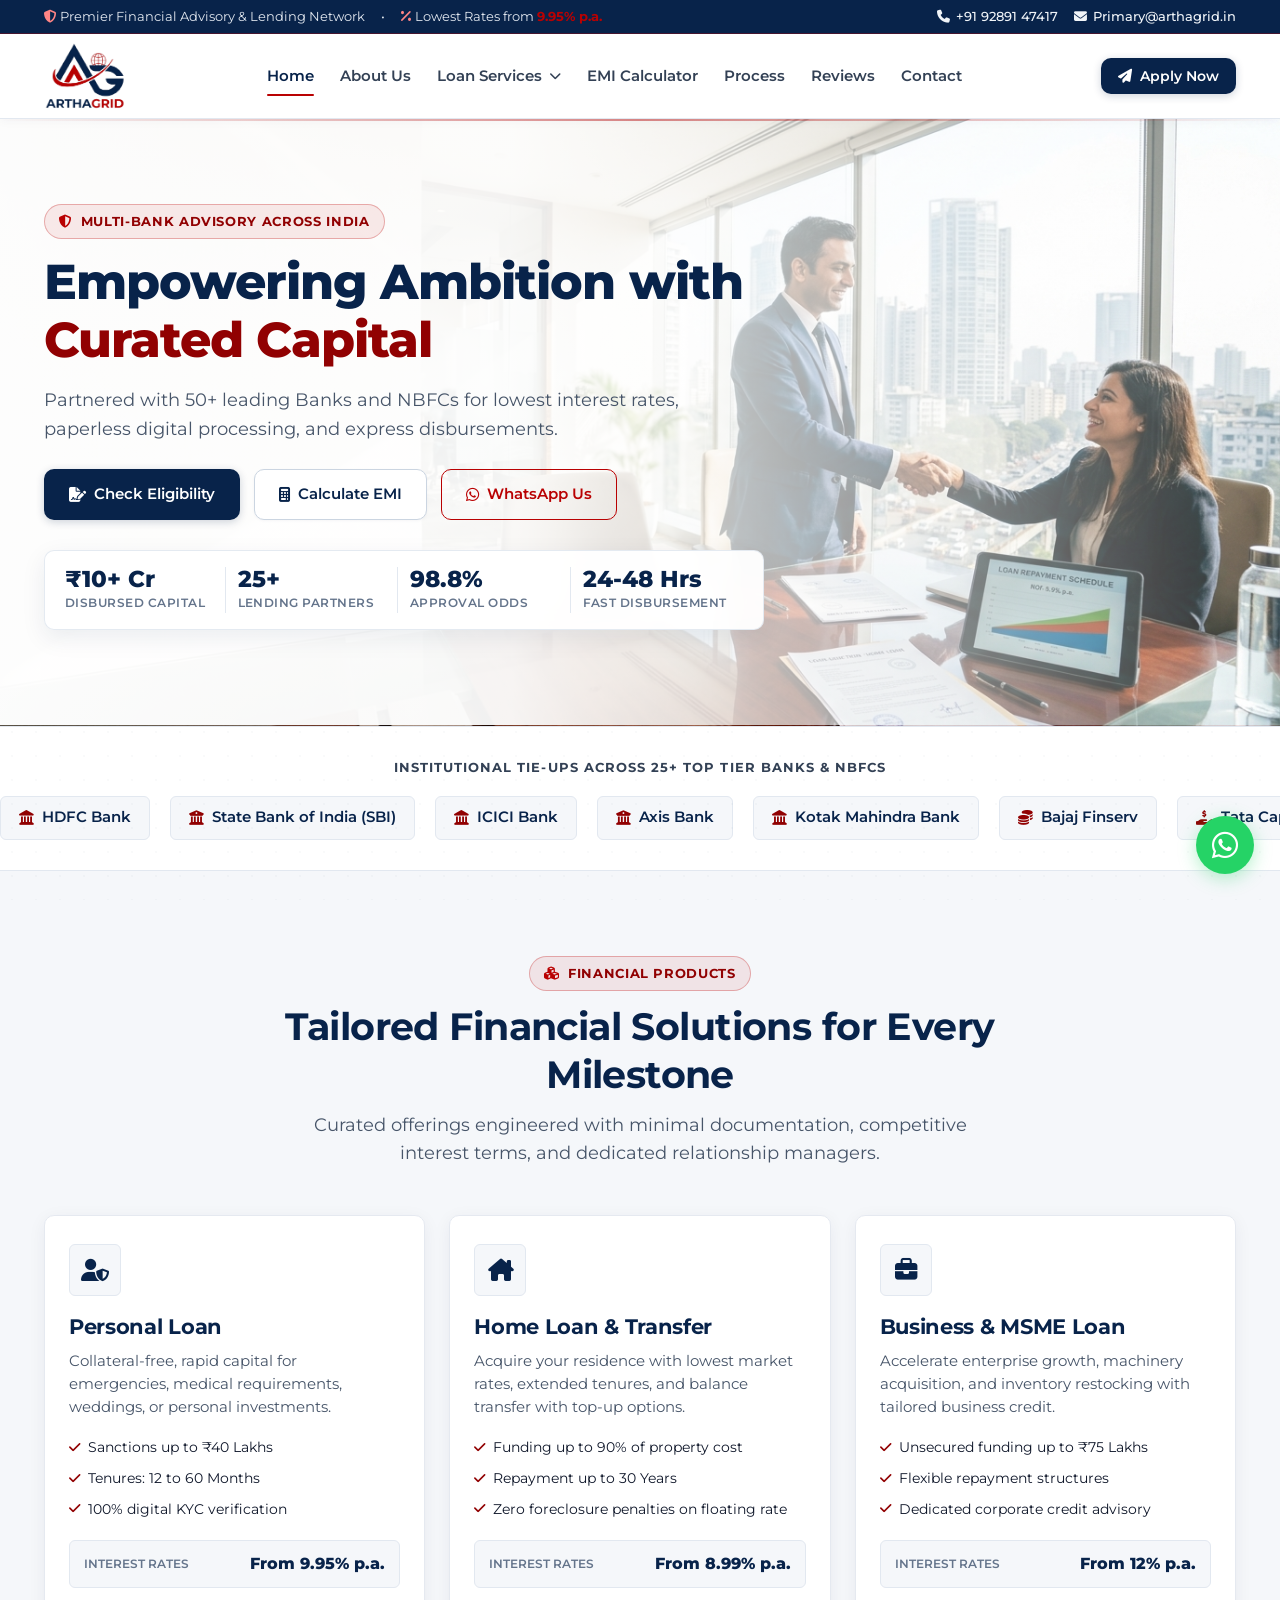
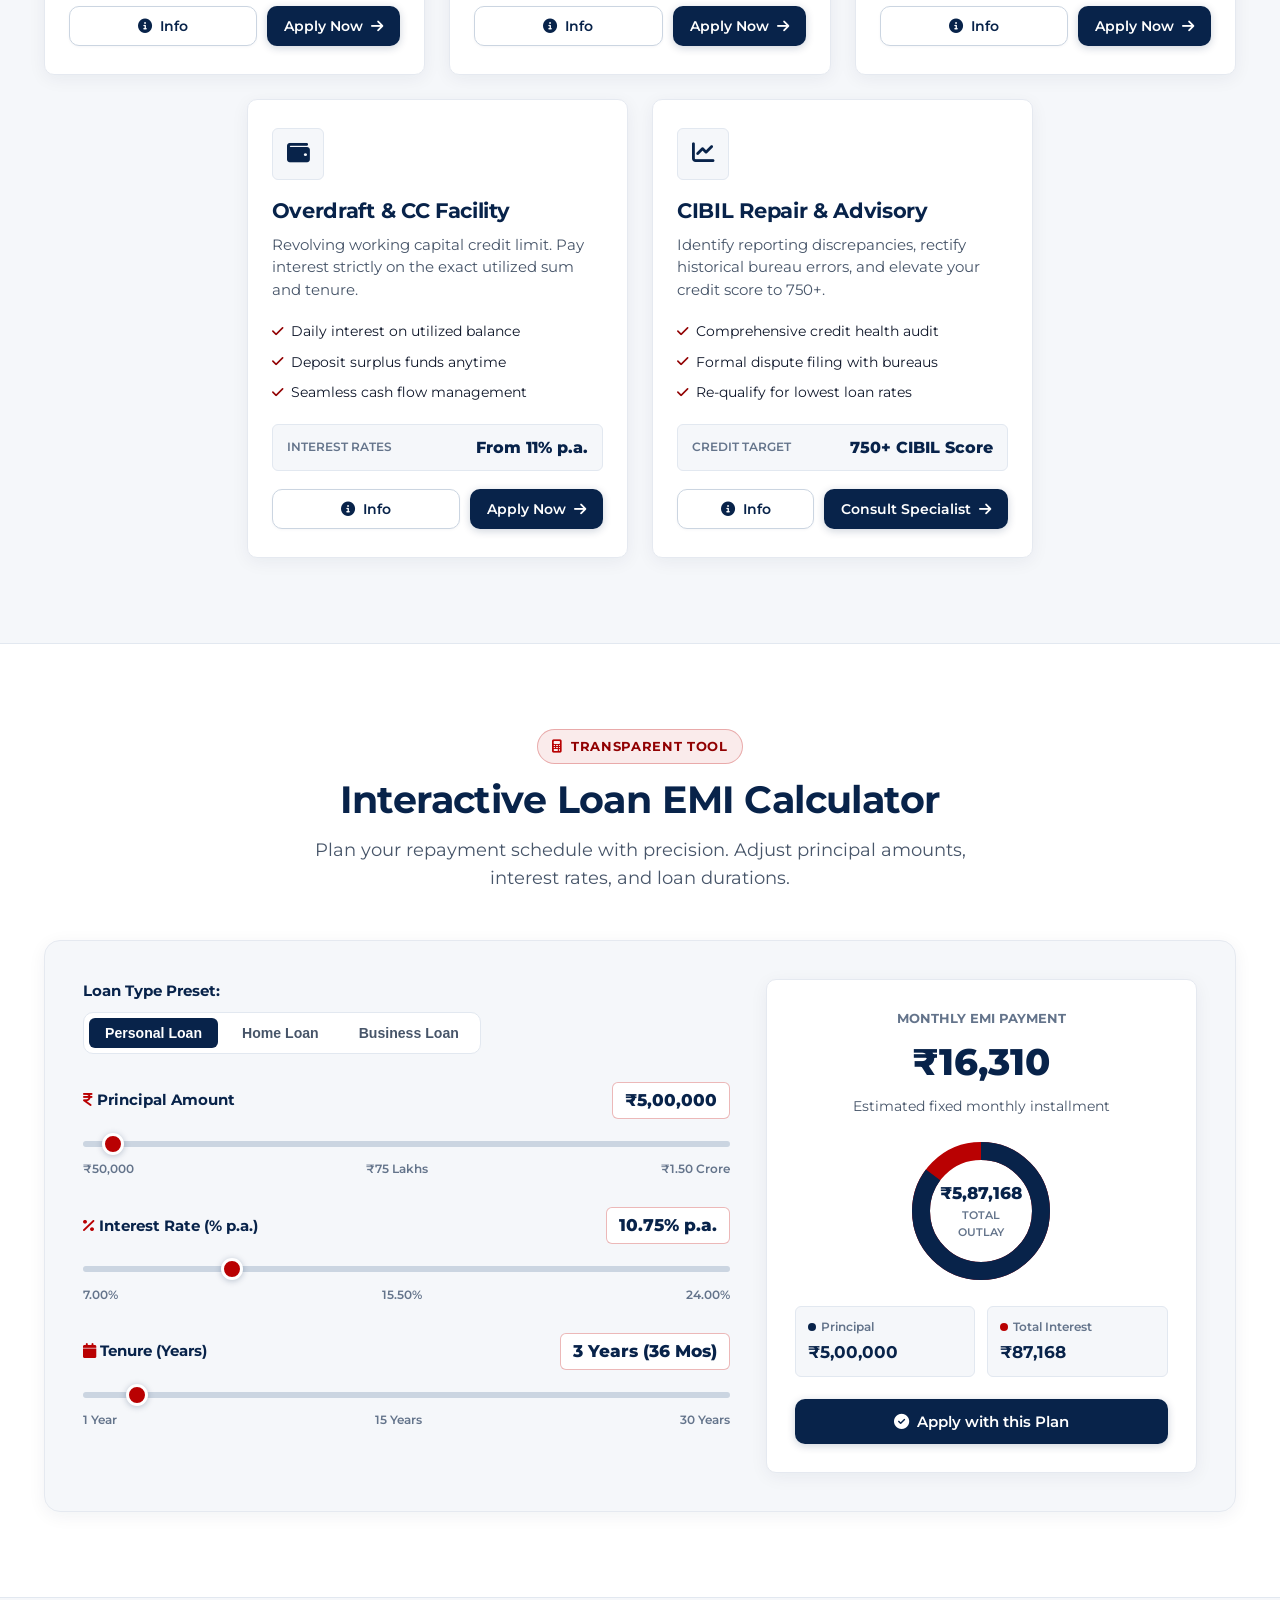
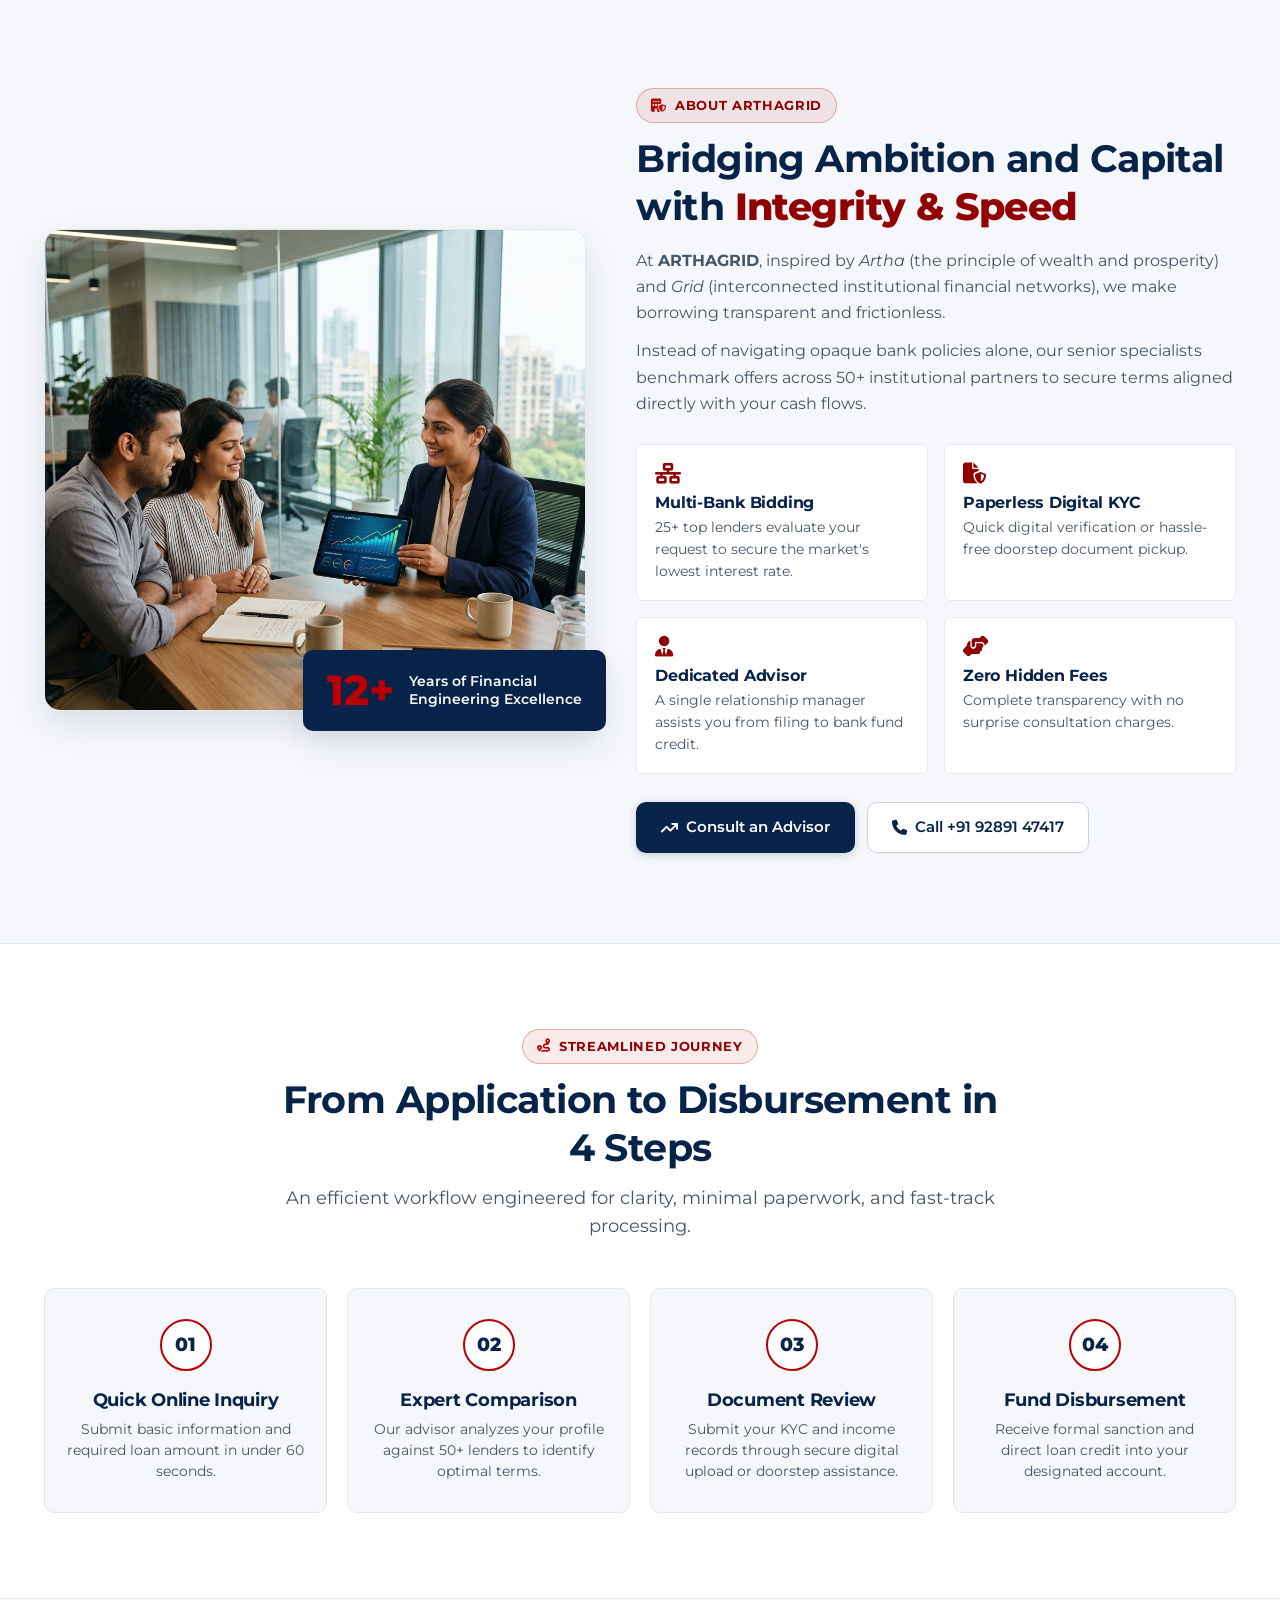
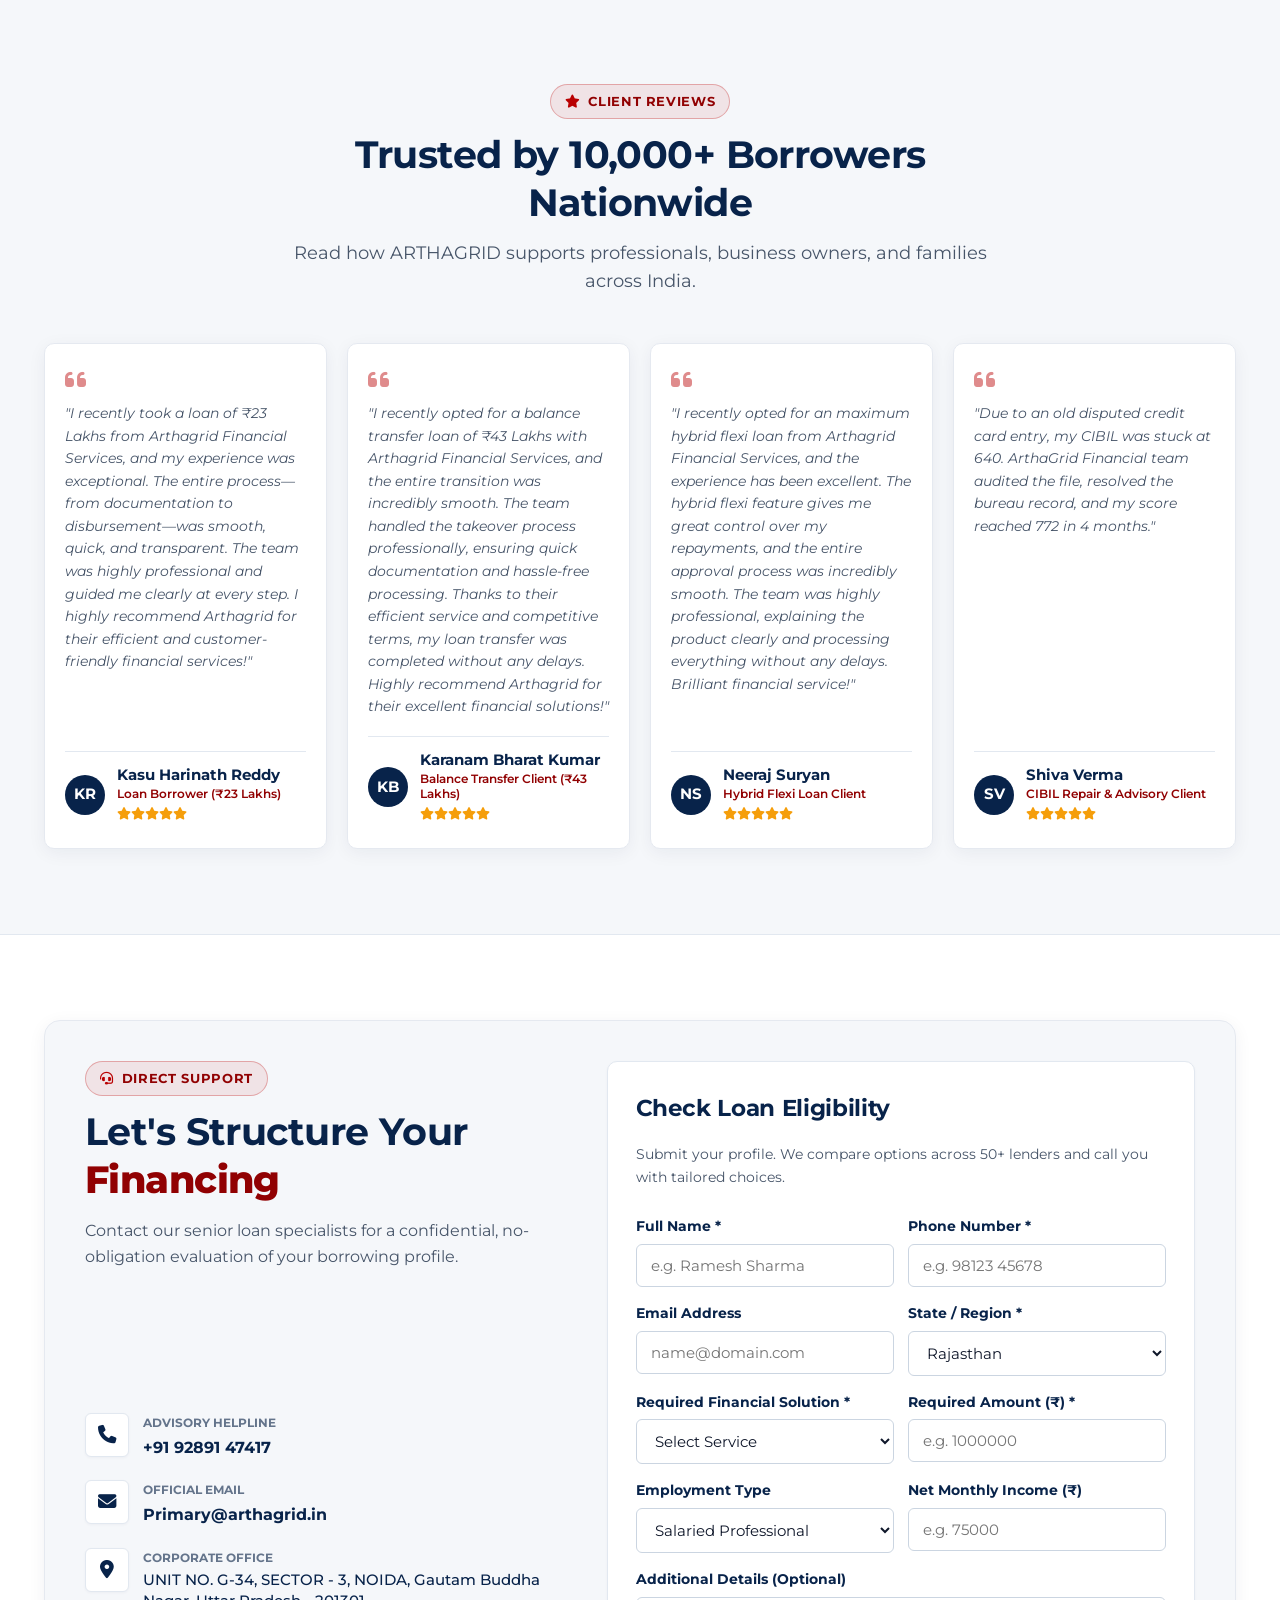
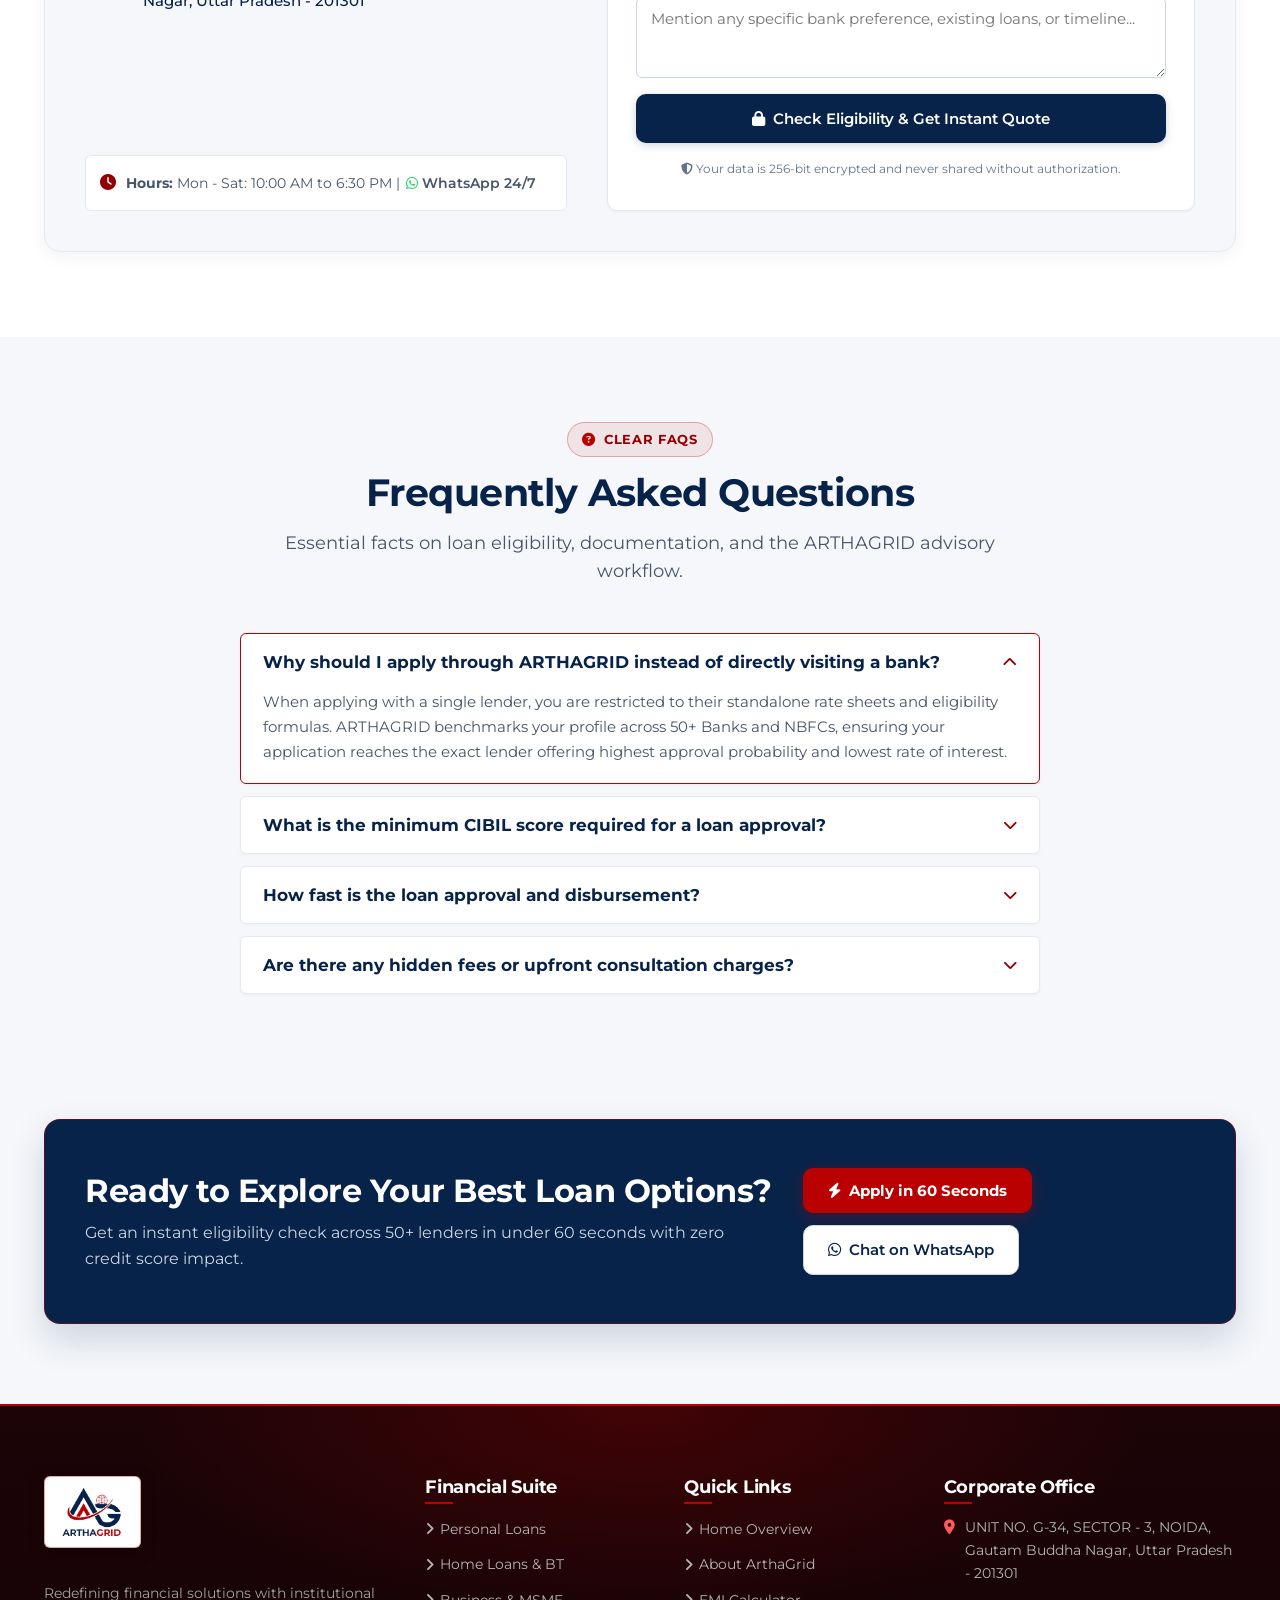
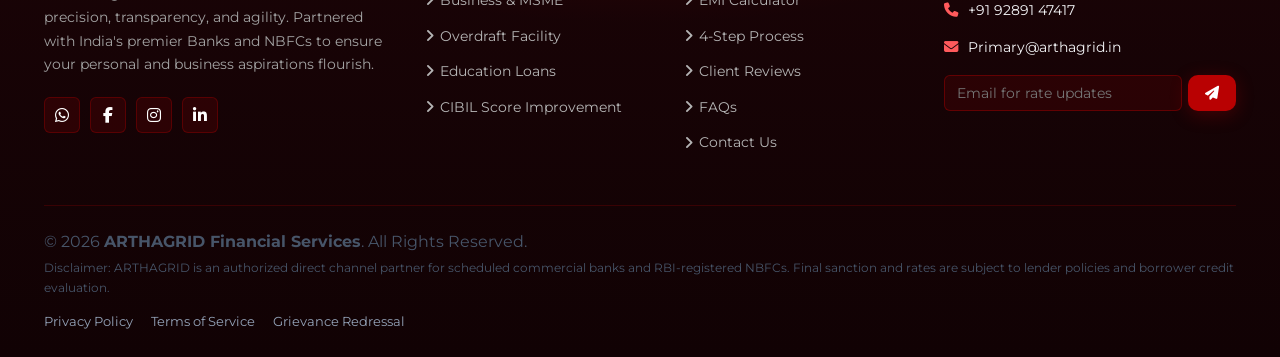
==== commit 12da2a20: "bannerimage" ====
--- a/index.html
+++ b/index.html
@@ -117,87 +117,53 @@
          ========================================================================== -->
         <section class="hero-section" id="hero">
             <div class="container">
-                <div class="hero-grid">
-
-                    <!-- Hero Text Content -->
-                    <div class="hero-content">
-                        <div class="badge-tag">
-                            <i class="fas fa-shield-alt"></i>
-                            <span>Multi-Bank Advisory Across India</span>
-                        </div>
-
-                        <h1 class="hero-title">
-                            Empowering Ambition with <span class="text-gold-accent">Curated Capital</span>
-                        </h1>
-
-                        <p class="hero-description">
-                            Partnered with 50+ leading Banks and NBFCs for lowest interest rates, paperless digital
-                            processing, and express disbursements.
-                        </p>
-
-                        <div class="hero-cta-group">
-                            <a href="#contact" class="btn btn-primary">
-                                <i class="fas fa-file-signature"></i> Check Eligibility
-                            </a>
-                            <a href="#calculator" class="btn btn-secondary">
-                                <i class="fas fa-calculator"></i> Calculate EMI
-                            </a>
-                            <a href="https://wa.me/919289147417?text=Hello%20ArthaGrid%20team,%20I%20would%20like%20to%20inquire%20about%20a%20loan."
-                                target="_blank" class="btn btn-outline-gold">
-                                <i class="fab fa-whatsapp"></i> WhatsApp Us
-                            </a>
-                        </div>
-
-                        <!-- Stats Bar (Crisp White Card) -->
-                        <div class="hero-stats">
-                            <div class="hero-stat-item">
-                                <span class="stat-number">₹10+ Cr</span>
-                                <span class="stat-label">Disbursed Capital</span>
-                            </div>
-                            <div class="hero-stat-item">
-                                <span class="stat-number">25+</span>
-                                <span class="stat-label">Lending Partners</span>
-                            </div>
-                            <div class="hero-stat-item">
-                                <span class="stat-number">98.8%</span>
-                                <span class="stat-label">Approval Odds</span>
-                            </div>
-                            <div class="hero-stat-item">
-                                <span class="stat-number">24-48 Hrs</span>
-                                <span class="stat-label">Fast Disbursement</span>
-                            </div>
-                        </div>
-                    </div>
-
-                    <!-- Hero Visual Banner -->
-                    <div class="hero-visual">
-                        <div class="hero-image-wrap">
-                            <img src="assets/images/hero-banner.jpg"
-                                alt="ARTHAGRID Loan Sanctions & Capital Disbursement" loading="eager" class="hero-banner-img">
-
-                            <!-- Floating Badges -->
-                            <div class="floating-badge floating-badge-1">
-                                <div class="badge-icon">
-                                    <i class="fas fa-bolt"></i>
-                                </div>
-                                <div>
-                                    <div class="badge-text-title">Fast Sanction</div>
-                                    <div class="badge-text-val">24-48 Hours</div>
-                                </div>
-                            </div>
-
-                            <div class="floating-badge floating-badge-2">
-                                <div class="badge-icon">
-                                    <i class="fas fa-percent"></i>
-                                </div>
-                                <div>
-                                    <div class="badge-text-title">Lowest Rates</div>
-                                    <div class="badge-text-val">From 8.99%*</div>
-                                </div>
-                            </div>
-                        </div>
-                    </div>
-
+                <div class="hero-content">
+                    <div class="badge-tag">
+                        <i class="fas fa-shield-alt"></i>
+                        <span>Multi-Bank Advisory Across India</span>
+                    </div>
+
+                    <h1 class="hero-title">
+                        Empowering Ambition with <span class="text-gold-accent">Curated Capital</span>
+                    </h1>
+
+                    <p class="hero-description">
+                        Partnered with 50+ leading Banks and NBFCs for lowest interest rates, paperless digital
+                        processing, and express disbursements.
+                    </p>
+
+                    <div class="hero-cta-group">
+                        <a href="#contact" class="btn btn-primary">
+                            <i class="fas fa-file-signature"></i> Check Eligibility
+                        </a>
+                        <a href="#calculator" class="btn btn-secondary">
+                            <i class="fas fa-calculator"></i> Calculate EMI
+                        </a>
+                        <a href="https://api.whatsapp.com/send/?phone=919289147417&text=Hello%20ArthaGrid%20team%2C%20I%20would%20like%20to%20inquire%20about%20a%20loan."
+                            target="_blank" rel="noopener noreferrer" class="btn btn-outline-gold whatsapp-link">
+                            <i class="fab fa-whatsapp"></i> WhatsApp Us
+                        </a>
+                    </div>
+
+                    <!-- Stats Bar (Crisp Frosted Card) -->
+                    <div class="hero-stats">
+                        <div class="hero-stat-item">
+                            <span class="stat-number">₹10+ Cr</span>
+                            <span class="stat-label">Disbursed Capital</span>
+                        </div>
+                        <div class="hero-stat-item">
+                            <span class="stat-number">25+</span>
+                            <span class="stat-label">Lending Partners</span>
+                        </div>
+                        <div class="hero-stat-item">
+                            <span class="stat-number">98.8%</span>
+                            <span class="stat-label">Approval Odds</span>
+                        </div>
+                        <div class="hero-stat-item">
+                            <span class="stat-number">24-48 Hrs</span>
+                            <span class="stat-label">Fast Disbursement</span>
+                        </div>
+                    </div>
                 </div>
             </div>
         </section>
@@ -971,7 +937,7 @@
                             style="background:#FFFFFF; border:1px solid var(--border-light); padding:14px; border-radius:var(--radius-sm);">
                             <i class="fas fa-clock" style="color:var(--brand-gold-dark); margin-right:6px;"></i>
                             <span style="font-size:0.85rem; color:var(--text-secondary);">
-                                <strong>Hours:</strong> Mon - Sat: 10:00 AM to 6:30 PM | <a href="https://wa.me/919289147417" target="_blank" style="color:inherit; font-weight:600;"><i class="fab fa-whatsapp" style="color:#25D366; margin-left:2px;"></i> WhatsApp 24/7</a>
+                                <strong>Hours:</strong> Mon - Sat: 10:00 AM to 6:30 PM | <a href="https://api.whatsapp.com/send/?phone=919289147417&text=Hello%20ArthaGrid%20team%2C%20I%20need%20assistance%20with%20a%20loan." target="_blank" rel="noopener noreferrer" style="color:inherit; font-weight:600;" class="whatsapp-link"><i class="fab fa-whatsapp" style="color:#25D366; margin-left:2px;"></i> WhatsApp 24/7</a>
                             </span>
                         </div>
                     </div>
@@ -1177,8 +1143,8 @@
                         <button class="btn btn-gold apply-modal-trigger" data-service="Instant Pre-Approval">
                             <i class="fas fa-bolt"></i> Apply in 60 Seconds
                         </button>
-                        <a href="https://wa.me/919289147417?text=Hi%20ArthaGrid%20team,%20I%20want%20to%20know%20my%20loan%20eligibility"
-                            target="_blank" class="btn btn-secondary">
+                        <a href="https://api.whatsapp.com/send/?phone=919289147417&text=Hi%20ArthaGrid%20team%2C%20I%20want%20to%20know%20my%20loan%20eligibility."
+                            target="_blank" rel="noopener noreferrer" class="btn btn-secondary whatsapp-link">
                             <i class="fab fa-whatsapp"></i> Chat on WhatsApp
                         </a>
                     </div>
@@ -1206,11 +1172,11 @@
                         flourish.
                     </p>
                     <div class="footer-socials">
-                        <a href="https://wa.me/919289147417" class="social-link" target="_blank"
+                        <a href="https://api.whatsapp.com/send/?phone=919289147417&text=Hello%20ArthaGrid%20team%2C%20I%20would%20like%20to%20connect%20on%20WhatsApp." class="social-link whatsapp-link" target="_blank" rel="noopener noreferrer"
                             aria-label="WhatsApp"><i class="fab fa-whatsapp"></i></a>
-                        <a href="#" class="social-link" aria-label="Facebook"><i class="fab fa-facebook-f"></i></a>
-                        <a href="#" class="social-link" aria-label="Instagram"><i class="fab fa-instagram"></i></a>
-                        <a href="#" class="social-link" aria-label="LinkedIn"><i class="fab fa-linkedin-in"></i></a>
+                        <a href="javascript:void(0)" class="social-link" aria-label="Facebook"><i class="fab fa-facebook-f"></i></a>
+                        <a href="javascript:void(0)" class="social-link" aria-label="Instagram"><i class="fab fa-instagram"></i></a>
+                        <a href="javascript:void(0)" class="social-link" aria-label="LinkedIn"><i class="fab fa-linkedin-in"></i></a>
                     </div>
                 </div>
 
@@ -1339,6 +1305,7 @@
                     <div class="form-group">
                         <label class="form-label" for="modalServiceSelect">Service Desired *</label>
                         <select id="modalServiceSelect" name="service" class="form-control" required>
+                            <option value="General Inquiry">General Loan Inquiry / Pre-Approval</option>
                             <option value="Personal Loan">Personal Loan</option>
                             <option value="Home Loan">Home Loan</option>
                             <option value="Business Loan">Business Loan</option>
@@ -1397,8 +1364,8 @@
     </div>
 
     <!-- Floating WhatsApp & Back to Top -->
-    <a href="https://wa.me/919289147417?text=Hello%20ArthaGrid%20team,%20I%20would%20like%20to%20apply%20for%20a%20loan%20consultation."
-        class="floating-whatsapp" target="_blank" aria-label="Chat on WhatsApp">
+    <a href="https://api.whatsapp.com/send/?phone=919289147417&text=Hello%20ArthaGrid%20team%2C%20I%20would%20like%20to%20apply%20for%20a%20loan%20consultation."
+        class="floating-whatsapp whatsapp-link" target="_blank" rel="noopener noreferrer" aria-label="Chat on WhatsApp">
         <i class="fab fa-whatsapp"></i>
     </a>
 
--- a/assets/css/style.css
+++ b/assets/css/style.css
@@ -534,31 +534,24 @@
 }
 
 /* ==========================================================================
-   Hero Section (Classy Grey & Pure White Harmony)
+   Hero Section (Panoramic Institutional Background Banner)
    ========================================================================== */
 .hero-section {
   position: relative;
-  padding: 28px 0 38px 0;
-  background: linear-gradient(180deg,
-      rgba(185, 1, 2, 0.08) 0%,
-      rgba(185, 1, 2, 0.035) 30%,
-      rgba(245, 247, 250, 0.75) 70%,
-      var(--bg-page) 100%);
+  padding: 85px 0 95px 0;
+  background-color: #F8FAFC;
+  background-image:
+    linear-gradient(90deg,
+      rgba(255, 255, 255, 0.98) 0%,
+      rgba(255, 255, 255, 0.94) 40%,
+      rgba(255, 255, 255, 0.65) 65%,
+      rgba(255, 255, 255, 0.15) 100%),
+    url('../images/hero-banner.jpg');
+  background-size: cover;
+  background-position: center right;
+  background-repeat: no-repeat;
   border-bottom: 1px solid rgba(185, 1, 2, 0.1);
   overflow: hidden;
-}
-
-.hero-section::before {
-  content: '';
-  position: absolute;
-  top: -60px;
-  right: 8%;
-  width: 460px;
-  height: 400px;
-  background: radial-gradient(circle, rgba(185, 1, 2, 0.09) 0%, rgba(8, 35, 74, 0.02) 65%, transparent 80%);
-  filter: blur(50px);
-  pointer-events: none;
-  z-index: 0;
 }
 
 .hero-section::after {
@@ -572,52 +565,49 @@
   z-index: 1;
 }
 
-.hero-grid {
-  display: grid;
-  grid-template-columns: 1.05fr 0.95fr;
-  align-items: center;
-  gap: 36px;
-  position: relative;
-  z-index: 2;
-}
-
 .hero-content {
   position: relative;
   z-index: 2;
+  max-width: 780px;
 }
 
 .hero-title {
-  margin: 10px 0 12px 0;
+  margin: 14px 0 16px 0;
   color: var(--brand-navy);
   font-weight: 800;
-  font-size: clamp(2rem, 3.4vw, 2.9rem);
+  font-size: clamp(2.2rem, 3.8vw, 3.2rem);
+  line-height: 1.2;
+  letter-spacing: -0.02em;
 }
 
 .hero-description {
-  font-size: 1.04rem;
-  line-height: 1.55;
-  margin-bottom: 20px;
+  font-size: 1.1rem;
+  line-height: 1.65;
+  margin-bottom: 26px;
   color: var(--text-secondary);
+  max-width: 660px;
 }
 
 .hero-cta-group {
   display: flex;
   align-items: center;
-  gap: 12px;
+  gap: 14px;
   flex-wrap: wrap;
-  margin-bottom: 22px;
-}
-
-/* Hero Stats Bar (Crisp White Card on Grey) */
+  margin-bottom: 30px;
+}
+
+/* Hero Stats Bar (Crisp Frosted Card) */
 .hero-stats {
   display: grid;
   grid-template-columns: repeat(4, 1fr);
-  gap: 10px;
-  padding: 12px 16px;
-  background: #FFFFFF;
-  border: 1px solid var(--border-light);
+  gap: 12px;
+  padding: 16px 20px;
+  background: rgba(255, 255, 255, 0.95);
+  backdrop-filter: blur(8px);
+  border: 1px solid rgba(226, 232, 240, 0.9);
   border-radius: var(--radius-md);
-  box-shadow: var(--shadow-card);
+  box-shadow: 0 8px 24px rgba(8, 35, 74, 0.08);
+  max-width: 720px;
 }
 
 .hero-stat-item {
@@ -645,85 +635,6 @@
   text-transform: uppercase;
   letter-spacing: 0.04em;
   margin-top: 2px;
-}
-
-/* Hero Visual Box (Right-aligned, seamless background-less 3D visual) */
-.hero-visual {
-  position: relative;
-  display: flex;
-  align-items: center;
-  justify-content: flex-end;
-  z-index: 2;
-}
-
-.hero-image-wrap {
-  position: relative;
-  width: 100%;
-  max-width: 520px;
-  display: flex;
-  align-items: center;
-  justify-content: center;
-}
-
-.hero-banner-img {
-  width: 100%;
-  height: auto;
-  max-height: 440px;
-  object-fit: contain;
-  display: block;
-  border-radius: var(--radius-lg);
-  box-shadow: 0 16px 40px rgba(8, 35, 74, 0.08), 0 4px 16px rgba(185, 1, 2, 0.07);
-  transition: transform 0.4s cubic-bezier(0.16, 1, 0.3, 1), box-shadow 0.4s ease;
-}
-
-.hero-image-wrap:hover .hero-banner-img {
-  transform: translateY(-4px) scale(1.015);
-  box-shadow: 0 22px 48px rgba(8, 35, 74, 0.12), 0 8px 24px rgba(185, 1, 2, 0.12);
-}
-
-.hero-image-card {
-  position: relative;
-  border-radius: var(--radius-lg);
-  overflow: hidden;
-  box-shadow: 0 12px 32px rgba(8, 35, 74, 0.14);
-  border: 1px solid var(--border-light);
-}
-
-.hero-image-card img {
-  width: 100%;
-  height: auto;
-  max-height: 460px;
-  object-fit: cover;
-  display: block;
-  transition: transform 0.4s ease;
-}
-
-.hero-image-card:hover img {
-  transform: scale(1.02);
-}
-
-/* Floating White/Gold Badges */
-.floating-badge {
-  position: absolute;
-  background: #FFFFFF;
-  border: 1px solid var(--border-card);
-  border-radius: var(--radius-md);
-  padding: 12px 18px;
-  display: flex;
-  align-items: center;
-  gap: 12px;
-  box-shadow: 0 8px 24px rgba(8, 35, 74, 0.12);
-  z-index: 3;
-}
-
-.floating-badge-1 {
-  bottom: 20px;
-  left: -20px;
-}
-
-.floating-badge-2 {
-  top: 20px;
-  right: -20px;
 }
 
 .badge-icon {
@@ -2121,9 +2032,14 @@
    Responsive
    ========================================================================== */
 @media (max-width: 1024px) {
-  .hero-grid {
-    grid-template-columns: 1fr;
+  .hero-content {
+    max-width: 100%;
     text-align: center;
+  }
+
+  .hero-description {
+    margin-left: auto;
+    margin-right: auto;
   }
 
   .hero-cta-group {
@@ -2131,6 +2047,7 @@
   }
 
   .hero-stats {
+    margin: 0 auto;
     justify-content: center;
   }
 
@@ -2210,30 +2127,20 @@
   }
 
   .hero-section {
-    padding: 20px 0 35px 0;
-  }
-
-  .hero-image-wrap {
-    max-width: 420px;
-    margin: 20px auto 0 auto;
-  }
-
-  .floating-badge {
-    padding: 8px 12px;
-  }
-
-  .floating-badge-1 {
-    bottom: 8px;
-    left: 4px;
-  }
-
-  .floating-badge-2 {
-    top: 8px;
-    right: 4px;
+    padding: 40px 0 45px 0;
+    background-image:
+      linear-gradient(180deg,
+        rgba(255, 255, 255, 0.98) 0%,
+        rgba(255, 255, 255, 0.94) 65%,
+        rgba(255, 255, 255, 0.85) 100%),
+      url('../images/hero-banner.jpg');
+    background-position: center top;
   }
 
   .hero-stats {
     grid-template-columns: repeat(2, 1fr);
+    padding: 14px 16px;
+    gap: 12px;
   }
 
   .steps-grid {
